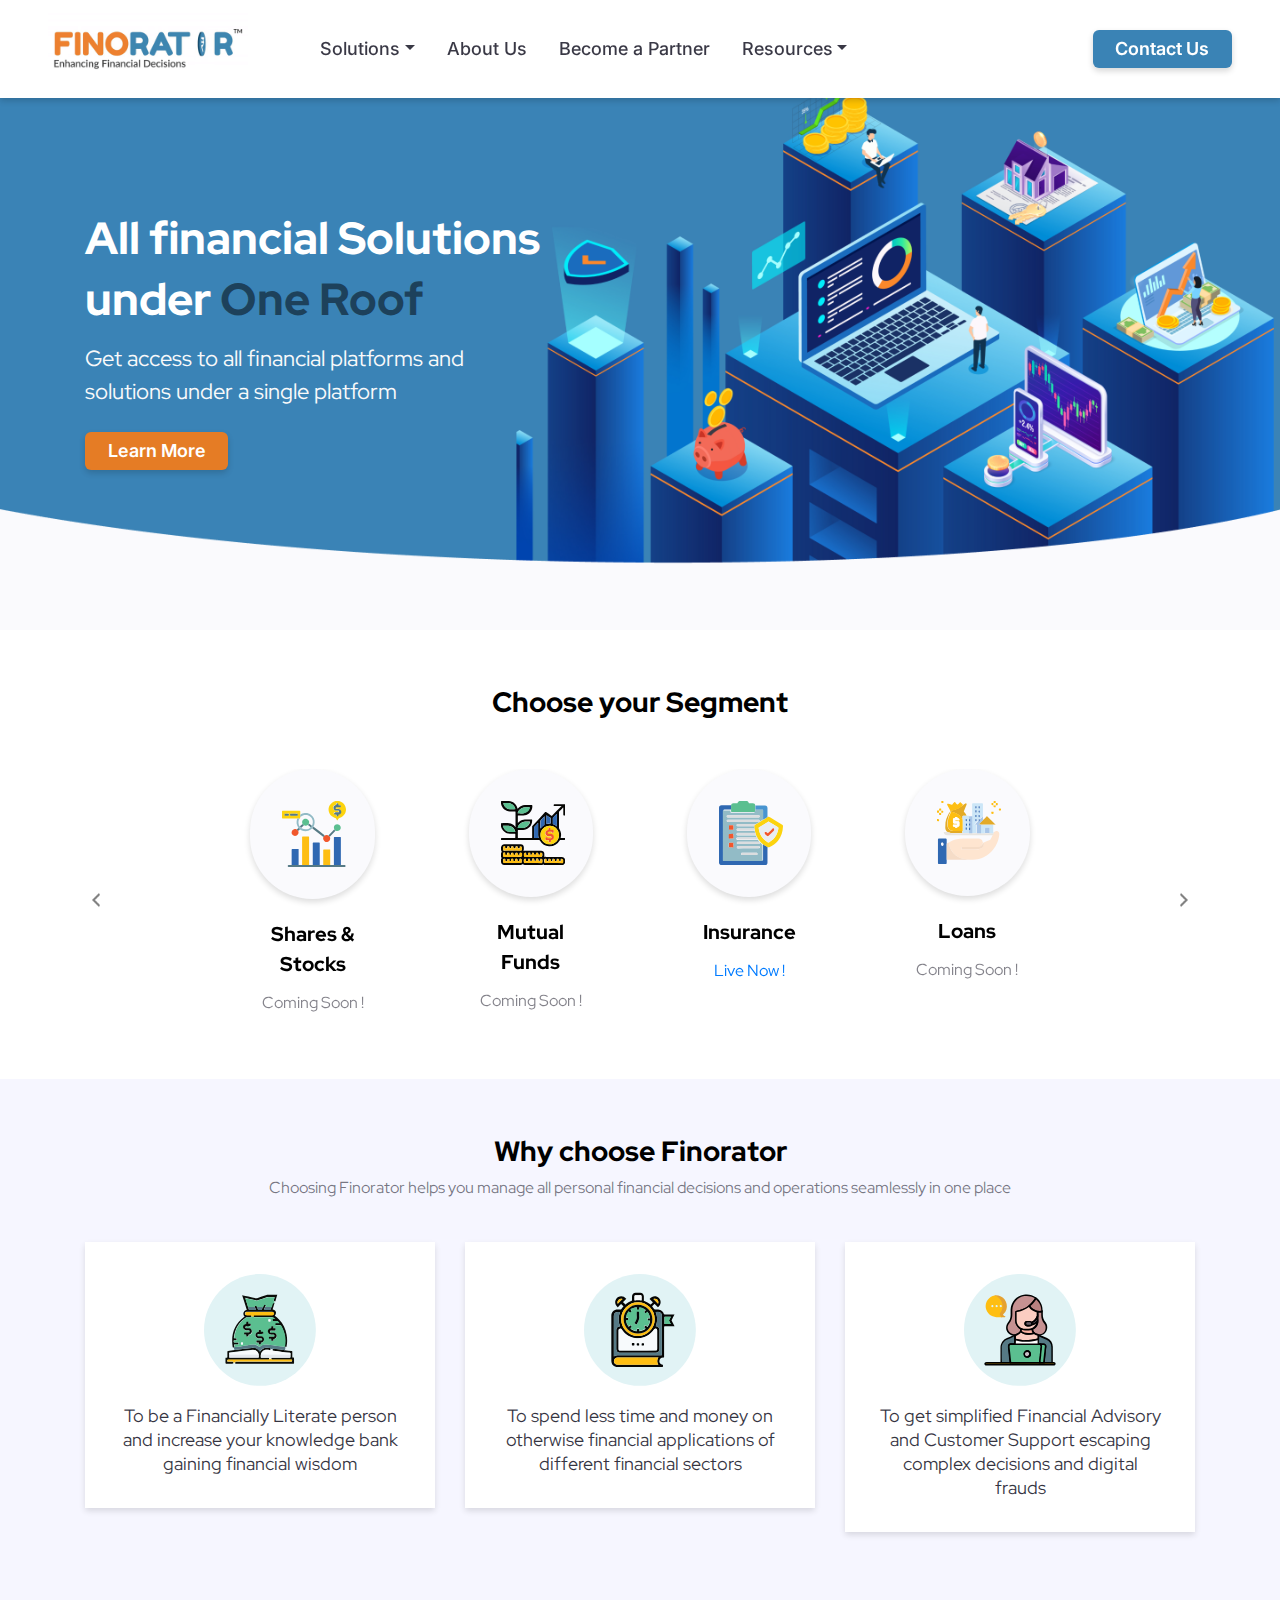
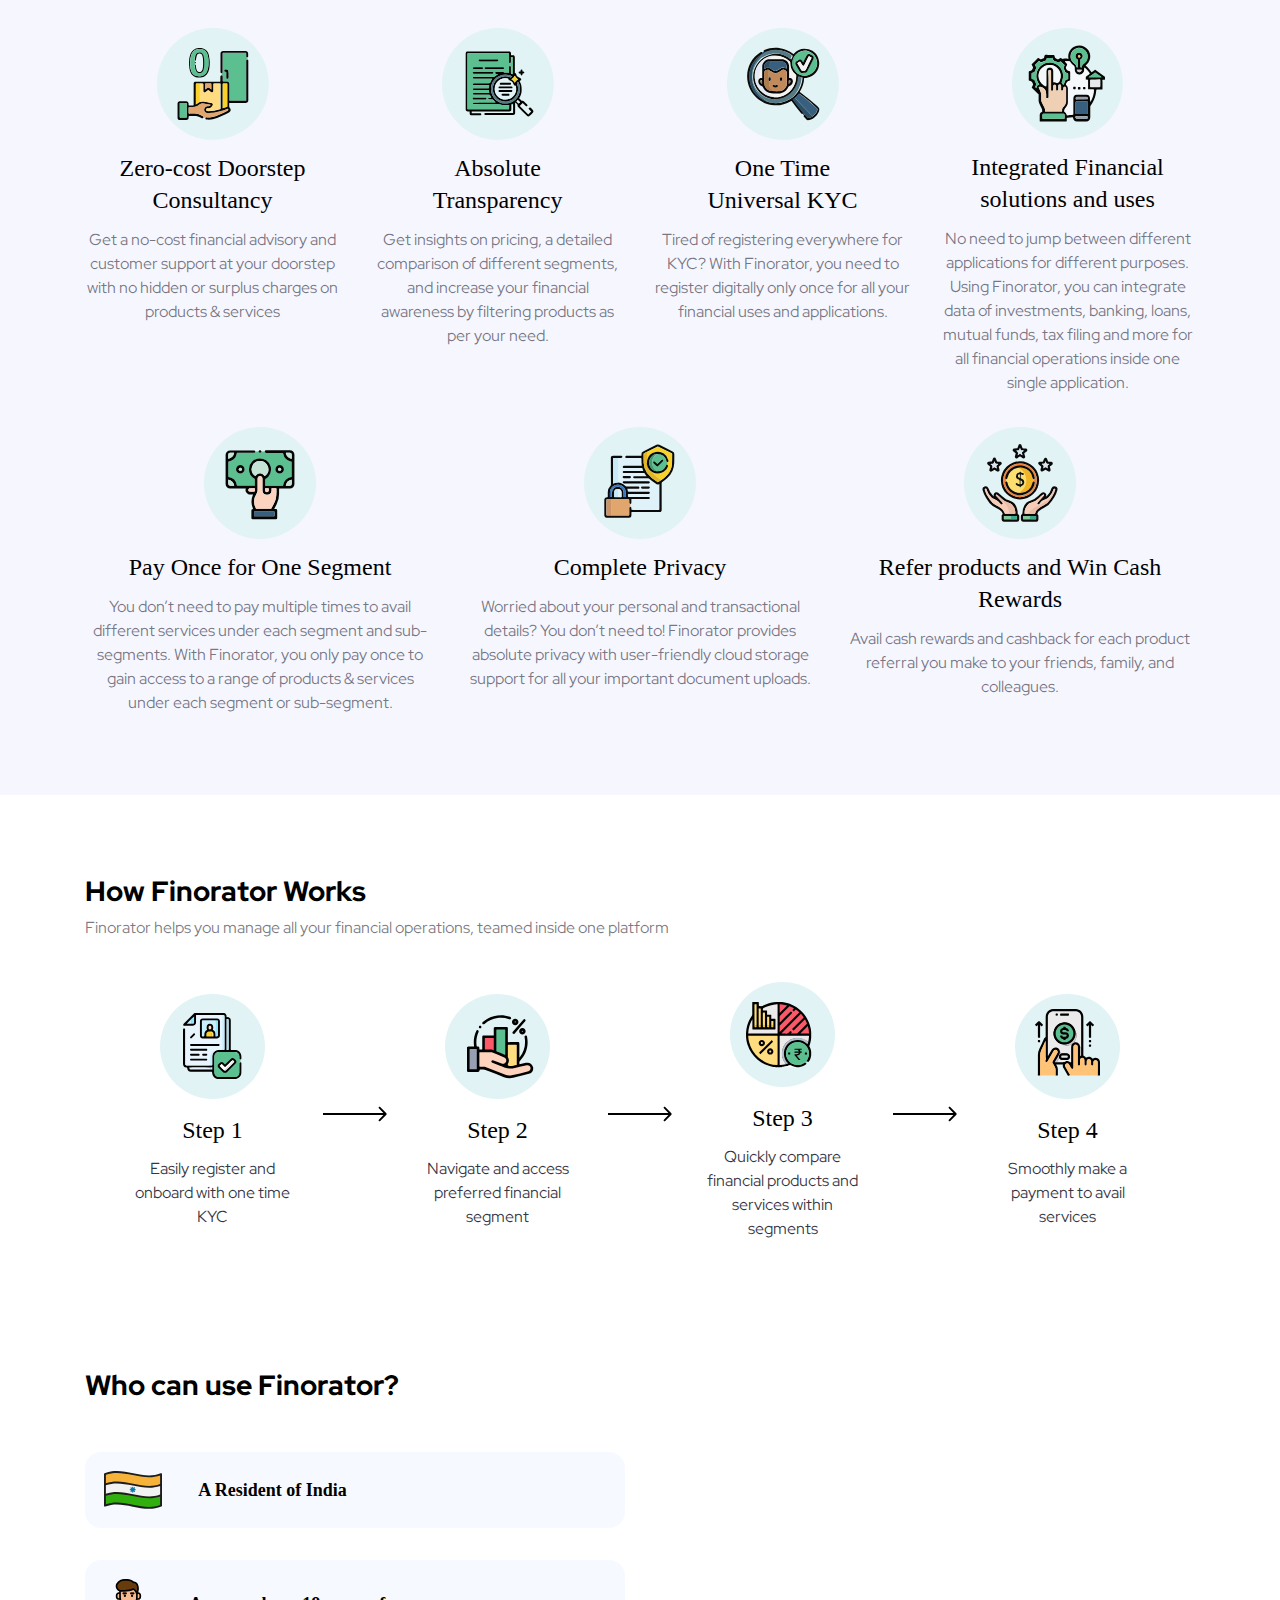
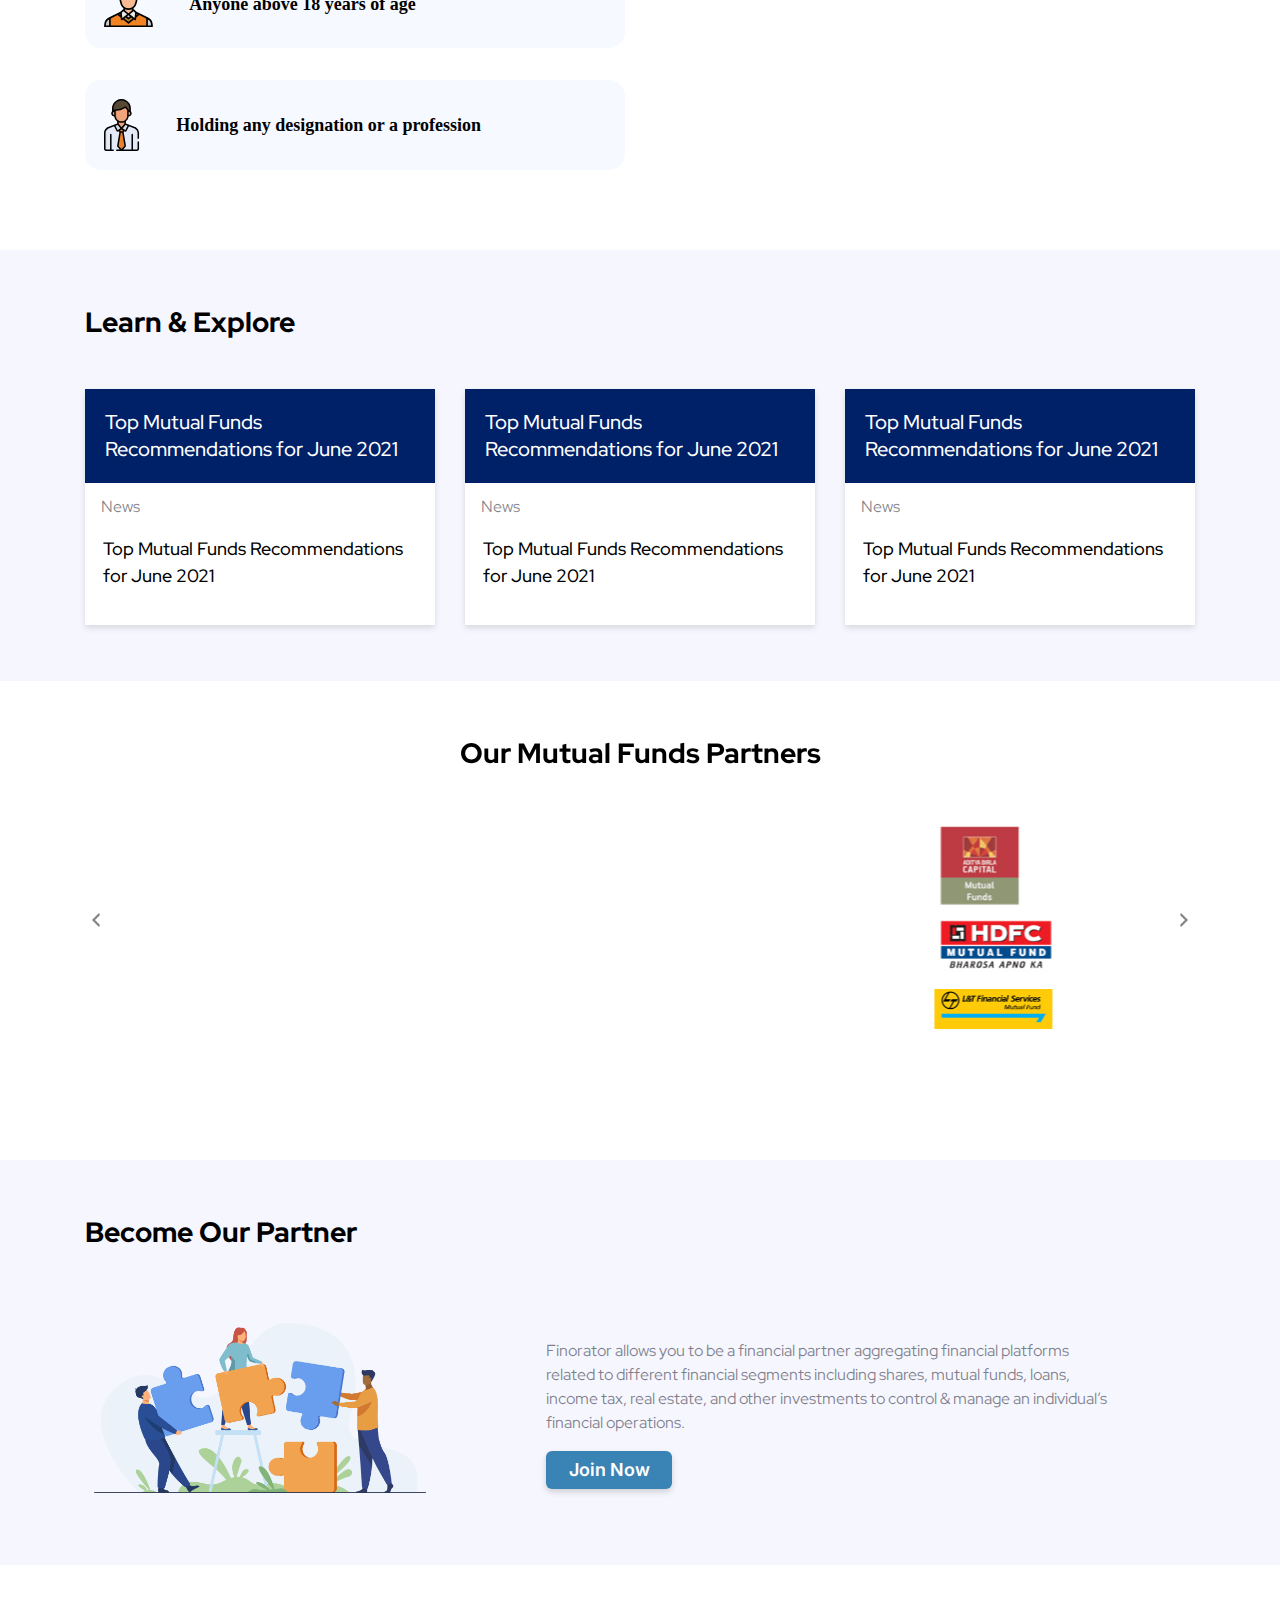
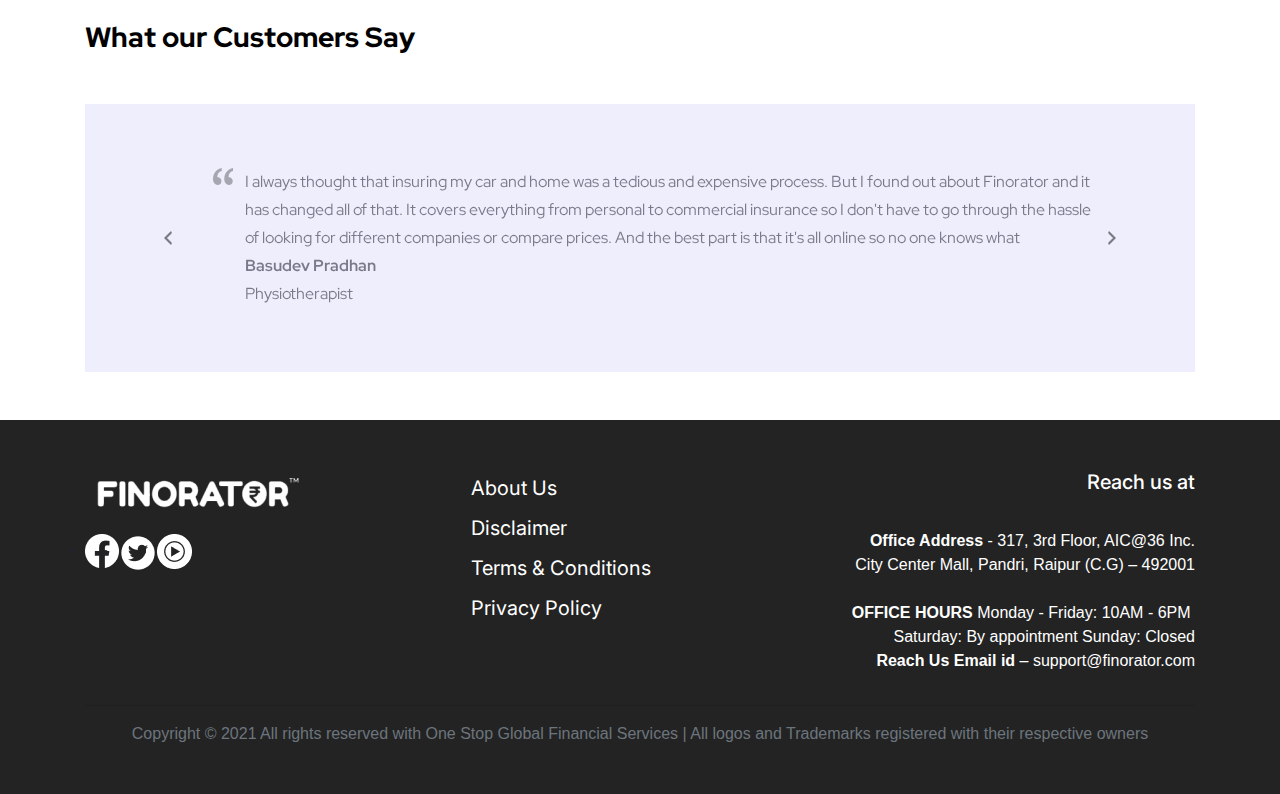
==== index.html @ 469cc18b "logos" ====
<!DOCTYPE html>
<html lang="en">
    <head>
        <meta charset="utf-8">
        <meta http-equiv="X-UA-Compatible" content="IE=edge">
        <meta name="viewport" content="width=device-width, initial-scale=1, shrink-to-fit=no">
        <meta name="description" content="">
        <meta name="author" content="">
        <title>Finorator</title>
        <!-- Bootstrap core CSS -->
        <link href="bootstrap/css/bootstrap.css" rel="stylesheet">
        <!-- Custom styles for this template -->
        <link href="main.css" rel="stylesheet" type="text/css">
        <link href="starter-template.css" rel="stylesheet" type="text/css">
        <link rel="preconnect" href="https://fonts.googleapis.com">
        <link rel="preconnect" href="https://fonts.gstatic.com" crossorigin>
        <link href="https://fonts.googleapis.com/css2?family=Inter:wght@300;400;500;600;700&display=swap" rel="stylesheet">
        <link href="https://fonts.googleapis.com/css2?family=Inter:wght@300;400;500;600;700&family=Red+Hat+Display:wght@300;400;500;600;700&display=swap" rel="stylesheet">
    </head>
    <body>
        <nav class="navbar navbar-expand-md fixed-top pl-5 pr-5">
            <a href="index.html" class="navbar-brand"><img src="assets/fino2.gif"></a>
            <button class="navbar-toggler" type="button" data-toggle="collapse" data-target="#navbarsExampleDefault" aria-controls="navbarsExampleDefault" aria-expanded="false" aria-label="Toggle navigation" style="background-color: #3a83b5;">
                <span class="navbar-toggler-icon"></span>
            </button>
            <div class="collapse navbar-collapse" id="navbarsExampleDefault">
                <ul class="navbar-nav mr-auto ml-5">
                    <li class="nav-item dropdown">
                        <a class="nav-link dropdown-toggle" href="#" id="dropdown01" data-toggle="dropdown" aria-haspopup="true" aria-expanded="false">Solutions</a>
                        <div class="dropdown-menu" aria-labelledby="dropdown01">
                            <a class="dropdown-item test">Product List<span class="caret"></span></a>
                            <ul class="dropdown-menu dropdown-submenu">
                                <li>
                                    <a tabindex="-1" href="#segment" class="dropdown-item">Shares & Stocks</a>
                                </li>
                                <li>
                                    <a tabindex="-1" href="#segment" class="dropdown-item">Mutual Fund</a>
                                </li>
                                <li>
                                    <a tabindex="-1" href="#segment" class="dropdown-item">Insurance</a>
                                </li>
                                <li>
                                    <a tabindex="-1" href="#segment" class="dropdown-item">Loans</a>
                                </li>
                                <li>
                                    <a tabindex="-1" href="#segment" class="dropdown-item">Income Tax</a>
                                </li>
                                <li>
                                    <a tabindex="-1" href="#segment" class="dropdown-item">Real Estate</a>
                                </li>
                            </ul>                             
                            <a class="dropdown-item test" href="#">Other Services <span class="caret"></span></a>
                            <ul class="dropdown-menu dropdown-submenu" style="top: 36px;">
                                <li>
                                    <a tabindex="-1" href="contact-us.html" class="dropdown-item">WEALTH PLANNING</a>
                                </li>
                                <li>
                                    <a tabindex="-1" href="contact-us.html" class="dropdown-item">INVESTMENT PLANNING</a>
                                </li>
                                <li>
                                    <a tabindex="-1" href="contact-us.html" class="dropdown-item">INTERMEDIARY SERVICES</a>
                                </li>
                                <li>
                                    <a tabindex="-1" href="contact-us.html" class="dropdown-item">TAX PLANNING & CONSULTANCY</a>
                                </li>
                                <li>
                                    <a tabindex="-1" href="contact-us.html" class="dropdown-item">ACCOUNTING</a>
                                </li>
                                <li>
                                    <a tabindex="-1" href="contact-us.html" class="dropdown-item">DIGITAL SIGNATURE</a>
                                </li>
                            </ul>
                        </div>
                    </li>
                    <li class="nav-item dropdown">
                        <a class="nav-link" href="about-us.html" id="dropdown01" aria-haspopup="true" aria-expanded="false">About Us</a>
                    </li>
                    <li class="nav-item dropdown">
                        <a class="nav-link" href="partner.html" id="dropdown01" aria-haspopup="true" aria-expanded="false">Become a Partner</a>
                    </li>
                    <li class="nav-item dropdown">
                        <a class="nav-link dropdown-toggle" href="#" id="dropdown01" data-toggle="dropdown" aria-haspopup="true" aria-expanded="false">Resources</a>
                        <div class="dropdown-menu" aria-labelledby="dropdown01">
                            <a class="dropdown-item" href="#">FAQs</a>
                            <a class="dropdown-item" href="#">Blogs</a>
                            <a class="dropdown-item" href="#">Our tie Up Partners</a>
                        </div>
                    </li>
                </ul>
                <form class="form-inline my-2 my-lg-0">
                    <a class="theme-btn btn my-2 my-sm-0" href="contact-us.html">Contact Us</a>
                </form>
            </div>
        </nav>
        <div class="hero">
            <div class="container">
                <div class="row" style="align-items: center;">
                    <div class="col-lg-7 col-md-6 col-xl-6">
                        <div>
                            <h1 class="theme-h1 text-white">All financial Solutions
under <span class="text-black-50">One Roof</span></h1>
                            <p class="theme-p mb-4 text-light">Get access to all financial platforms and solutions under a single platform</p>
                            <button class="theme-btn btn my-2 my-sm-0 theme-bg2">Learn More</button>
                        </div>
                    </div>
                </div>
            </div>
        </div>
        <div class="segments section-body" id="segment">
            <div class="theme-head text-center">Choose your Segment</div>
            <div>
                <div id="carouselExampleControls" class="carousel slide" data-ride="carousel" data-interval="false">
                    <div class="carousel-inner">
                        <div class="carousel-item active">
                            <div class="row car-row">
                                <div class="col-lg-2 col-12 col-sm-6 col-xl-2">
                                    <div class="segment-card">
                                        <div class="card-holder">
                                            <img src="assets/stocks.svg">
                                        </div>
                                        <div class="card-title">Shares & Stocks
                                            <p class="theme-p">
    Coming Soon ! </p>
                                        </div>
                                    </div>
                                </div>
                                <div class="col-lg-2 col-12 col-sm-6 col-xl-2">
                                    <div class="segment-card">
                                        <div class="card-holder">
                                            <img src="assets/mutual-fund.svg">
                                        </div>
                                        <div class="card-title">Mutual Funds</div>
                                        <p class="theme-p">
    Coming Soon ! </p>
                                    </div>
                                </div>
                                <div class="col-lg-2 col-12 col-sm-6 col-xl-2">
                                    <a href="https://www.gibl.in/?source=1000051793"><div class="segment-card">
                                            <div class="card-holder">
                                                <img src="assets/insurance.svg">
                                            </div>
                                            <div class="card-title">Insurance</div>
                                            <p class="theme-p theme-color"><a href="https://www.gibl.in/?source=1000051793">Live Now !</a></p>
                                        </div></a>
                                </div>
                                <div class="col-xl-2 col-lg-2 col-12 col-sm-6">
                                    <div class="segment-card">
                                        <div class="card-holder">
                                            <img src="assets/Loans.svg">
                                        </div>
                                        <div class="card-title">Loans</div>
                                        <p class="theme-p">
    Coming Soon ! </p>
                                    </div>
                                </div>
                            </div>
                        </div>
                        <div class="carousel-item">
                            <div class="row car-row">
                                <div class="col-xl-2 col-lg-2 col-12 col-sm-6">
                                    <div class="segment-card">
                                        <div class="card-holder">
                                            <img src="assets/income-tax.svg">
                                        </div>
                                        <div class="card-title">Income tax</div>
                                        <p class="theme-p">
    Coming Soon ! </p>
                                    </div>
                                </div>
                                <div class="col-xl-2 col-lg-2 col-12 col-sm-6">
                                    <div class="segment-card">
                                        <div class="card-holder">
                                            <img src="assets/real-estate.svg">
                                        </div>
                                        <div class="card-title">Real Estate</div>
                                        <p class="theme-p">
    Coming Soon ! </p>
                                    </div>
                                </div>
                                <div class="col-xl-2"></div>
                            </div>
                        </div>
                    </div>
                    <a class="carousel-control-prev" href="#carouselExampleControls" role="button" data-slide="prev"> <span class="carousel-control-prev-icon" aria-hidden="true" style="background-image: url('assets/dashicons_arrow-left-alt2.png');"></span> <span class="sr-only">Previous</span> </a>
                    <a class="carousel-control-next" href="#carouselExampleControls" role="button" data-slide="next"> <span class="carousel-control-next-icon" aria-hidden="true" style="background-image: url('assets/dashicons_arrow-left-alt1.png');"></span> <span class="sr-only">Next</span> </a>
                </div>
            </div>
        </div>
        <div class="section-body features">
            <div class="container">
                <div class="theme-head text-center">
                    Why choose Finorator

                    <div class="description">Choosing Finorator helps you manage all personal financial decisions and operations seamlessly in one place
</div>                     
                </div>
                <div class="row mb-5">
                    <div class="col-xl-4 col-lg-4 col-sm-6">
                        <div class="feature-bigcard">
                            <img src="assets/main-feature1.svg">
                            <div class="description">To be a Financially Literate person and increase your knowledge bank gaining financial wisdom</div>
                        </div>
                    </div>
                    <div class="col-xl-4 col-lg-4 col-sm-6">
                        <div class="feature-bigcard">
                            <img src="assets/main-feature2.svg">
                            <div class="description">To spend less time and money on otherwise financial applications of different financial sectors</div>
                        </div>
                    </div>
                    <div class="col-xl-4 col-lg-4 col-sm-12">
                        <div class="feature-bigcard">
                            <img src="assets/main-feature3.svg">
                            <div class="description">To get simplified Financial Advisory and Customer Support escaping complex decisions and digital frauds</div>
                        </div>
                    </div>
                </div>
                <div class="row mt-5 pt-5">
                    <div class="col-xl-3 col-lg-3 col-sm-6">
                        <div class="text-center feature-smallcard">
                            <img src="assets/side-feature1.svg">
                            <div class="title">Zero-cost Doorstep Consultancy</div>
                            <div class="description">Get a no-cost financial advisory and customer support at your doorstep with no hidden or surplus charges on products & services
</div>
                        </div>
                    </div>
                    <div class="col-xl-3 col-lg-3 col-sm-6">
                        <div class="text-center feature-smallcard">
                            <img src="assets/side-feature2.svg">
                            <div class="title">Absolute 
                                <br>Transparency
                            </div>
                            <div class="description">Get insights on pricing, a detailed comparison of different segments, and increase your financial awareness by filtering products as per your need.
</div>
                        </div>
                    </div>
                    <div class="col-xl-3 col-lg-3 col-sm-6">
                        <div class="text-center feature-smallcard">
                            <img src="assets/side-feature3.svg">
                            <div class="title">One Time
                                <br> Universal KYC
                            </div>
                            <div class="description">Tired of registering everywhere for KYC? With Finorator, you need to register digitally only once for all your financial uses and applications.
</div>
                        </div>
                    </div>
                    <div class="col-xl-3 col-lg-3 col-sm-6">
                        <div class="text-center feature-smallcard">
                            <img src="assets/side-feature4.svg">
                            <div class="title">Integrated Financial solutions and uses</div>
                            <div class="description">No need to jump between different applications for different purposes. Using Finorator, you can integrate data of investments, banking, loans, mutual funds, tax filing and more for all financial operations inside one single application.</div>
                        </div>
                    </div>
                    <div class="col-xl-4 col-lg-4 col-sm-6"> 
                        <div class="text-center feature-smallcard">
                            <img src="assets/feature-5.svg">
                            <div class="title">Pay Once for One Segment</div>
                            <div class="description">You don’t need to pay multiple times to avail different services under each segment and sub-segments. With Finorator, you only pay once to gain access to a range of products & services under each segment or sub-segment.</div>
                        </div>
                    </div>
                    <div class="col-xl-4 col-lg-4 col-sm-6">
                        <div class="text-center feature-smallcard">
                            <img src="assets/feature-6.svg">
                            <div class="title">Complete Privacy</div>
                            <div class="description">Worried about your personal and transactional details? You don’t need
                                to! Finorator provides absolute privacy with user-friendly cloud storage support for all your important document uploads.
</div>
                        </div>
                    </div>
                    <div class="col-xl-4 col-lg-4 col-sm-12">
                        <div class="text-center feature-smallcard">
                            <img src="assets/feature-7.svg">
                            <div class="title">Refer products and Win Cash Rewards</div>
                            <div class="description">Avail cash rewards and cashback for each product referral you make to your friends, family, and colleagues.
</div>
                        </div>
                    </div>
                </div>
            </div>
        </div>
        <div class="section-body steps">
            <div class="container">
                <div class="theme-head">How Finorator Works
                    <div class="description text-left">Finorator helps you manage all your financial operations, teamed inside one platform
</div>
                </div>
                <div class="row" style="align-items: center; justify-content: center;">
                    <div class="col-xl-2 col-lg-2 col-12 col-sm-6">
                        <div class="step-card">
                            <img src="assets/step1.svg">
                            <div class="title">Step 1</div>
                            <div class="description">Easily register and onboard with one time KYC</div>
                        </div>
                    </div>
                    <div class="col-xl-1 col-lg-1 arr">
                        <img src="assets/Arrow%201.svg">
                    </div>
                    <div class="col-xl-2 col-lg-2 col-12 col-sm-6">
                        <div class="step-card">
                            <img src="assets/step2.svg">
                            <div class="title">Step 2</div>
                            <div class="description">Navigate and access preferred financial segment</div>
                        </div>
                    </div>
                    <div class="col-xl-1 col-lg-1 arr">
                        <img src="assets/Arrow%201.svg">
                    </div>
                    <div class="col-xl-2 col-lg-2 col-12 col-sm-6">
                        <div class="step-card">
                            <img src="assets/step3.svg">
                            <div class="title">Step 3</div>
                            <div class="description">Quickly compare financial products and services within segments</div>
                        </div>
                    </div>
                    <div class="col-xl-1 col-lg-1 arr">
                        <img src="assets/Arrow%201.svg">
                    </div>
                    <div class="col-xl-2 col-lg-2 col-12 col-sm-6">
                        <div class="step-card">
                            <img src="assets/step4.svg">
                            <div class="title">Step 4</div>
                            <div class="description">Smoothly make a payment to avail services
</div>
                        </div>
                    </div>
                </div>
            </div>
        </div>
        <div class="section-body">
            <div class="container">
                <div class="theme-head">Who can use Finorator?</div>
                <div class="row">
                    <div class="col-lg-6 col-md-12 col-xl-6">
                        <ul class="list-group eligible-list">
                            <li class="list-group-item">
                                <img src="assets/eligible-1.svg">
                                <p>A Resident of India</p>
                            </li>
                            <li class="list-group-item">
                                <img src="assets/eligible-2.svg">
                                <p>Anyone above 18 years of age&nbsp;</p>
                            </li>
                            <li class="list-group-item">
                                <img src="assets/eligible-3.svg">
                                <p>Holding any designation or a profession</p>
                            </li>
                        </ul>
                    </div>
                </div>
            </div>
        </div>
        <div class="section-body blogs">
            <div class="container">
                <div class="theme-head">Learn & Explore</div>
                <div class="row">
                    <div class="col-xl-4 col-lg-4 col-12">
                        <div class="blog-card">
                            <div class="theme-bg">
                                <h3>
Top Mutual Funds Recommendations for June 2021</h3>
                            </div>
                            <div>
                                <p class="theme-p ml-3">News</p>
                                <h4>
Top Mutual Funds Recommendations for June 2021</h4>
                            </div>
                        </div>
                    </div>
                    <div class="col-xl-4 col-lg-4 col-12">
                        <div class="blog-card">
                            <div class="theme-bg">
                                <h3>
Top Mutual Funds Recommendations for June 2021</h3>
                            </div>
                            <div>
                                <p class="theme-p ml-3">News</p>
                                <h4>
Top Mutual Funds Recommendations for June 2021</h4>
                            </div>
                        </div>
                    </div>
                    <div class="col-xl-4 col-lg-4 col-12">
                        <div class="blog-card">
                            <div class="theme-bg">
                                <h3>
Top Mutual Funds Recommendations for June 2021</h3>
                            </div>
                            <div>
                                <p class="theme-p ml-3">News</p>
                                <h4>
Top Mutual Funds Recommendations for June 2021</h4>
                            </div>
                        </div>
                    </div>
                </div>
            </div>
        </div>
        <div class="section-body">
            <div id="carouselExampleControls2" class="carousel slide" data-ride="carousel" data-interval="false">
                <div class="carousel-inner">
                    <div class="carousel-item active">
                        <div class="container">
                            <div class="theme-head text-center">Our Mutual Funds Partners</div>
                            <div class="segment-main">
                                <marquee width="80%" direction="left" scrollamount="12">
                                    <div class="row" style="justify-content: center; align-items: center;">
                                        <div class="col-xl-2 col-lg-2">
                                            <div>
                                                <img src="assets/Companies%20Logo%20PNG/Mutual%20Fund/ABSL.png">
                                            </div>
                                        </div>
                                        <div class="col-xl-2 col-lg-2">
                                            <div>
                                                <img src="assets/Companies%20Logo%20PNG/Mutual%20Fund/Birla.png">
                                            </div>
                                        </div>
                                        <div class="col-xl-2 col-lg-2">
                                            <div>
                                                <img src="assets/Companies%20Logo%20PNG/Mutual%20Fund/BNP%20PARIBAS.png">
                                            </div>
                                        </div>
                                        <div class="col-xl-2 col-lg-2">
                                            <div>
                                                <img src="assets/Companies%20Logo%20PNG/Mutual%20Fund/Canara%20Robeco.png">
                                            </div>
                                        </div>
                                        <div class="col-xl-2 col-lg-2">
                                            <div>
                                                <img src="assets/Companies%20Logo%20PNG/Mutual%20Fund/DSP.png">
                                            </div>
                                        </div>
                                        <div class="col-xl-2 col-lg-2">
                                            <div>
                                                <img src="assets/Companies%20Logo%20PNG/Mutual%20Fund/Edelweiss.png">
                                            </div>
                                        </div>
                                        <div class="col-xl-2 col-lg-2">
                                            <div>
                                                <img src="assets/Companies%20Logo%20PNG/Mutual%20Fund/HDFC.png">
                                            </div>
                                        </div>
                                        <div class="col-xl-2 col-lg-2">
                                            <div>
                                                <img src="assets/Companies%20Logo%20PNG/Mutual%20Fund/ICICI.png">
                                            </div>
                                        </div>
                                        <div class="col-xl-2 col-lg-2">
                                            <div>
                                                <img src="assets/Companies%20Logo%20PNG/Mutual%20Fund/IDFC.png">
                                            </div>
                                        </div>
                                        <div class="col-xl-2 col-lg-2">
                                            <div>
                                                <img src="assets/Companies%20Logo%20PNG/Mutual%20Fund/IIFL.png">
                                            </div>
                                        </div>
                                        <div class="col-xl-2 col-lg-2">
                                            <div>
                                                <img src="assets/Companies%20Logo%20PNG/Mutual%20Fund/Invesco.png">
                                            </div>
                                        </div>
                                        <div class="col-xl-2 col-lg-2">
                                            <div>
                                                <img src="assets/Companies%20Logo%20PNG/Mutual%20Fund/Kotak.png">
                                            </div>
                                        </div>
                                        <div class="col-xl-2 col-lg-2">
                                            <div>
                                                <img src="assets/Companies%20Logo%20PNG/Mutual%20Fund/L&T.png">
                                            </div>
                                        </div>
                                        <div class="col-xl-2 col-lg-2">
                                            <div>
                                                <img src="assets/Companies%20Logo%20PNG/Mutual%20Fund/Mirae.png">
                                            </div>
                                        </div>
                                        <div class="col-xl-2 col-lg-2">
                                            <div>
                                                <img src="assets/Companies%20Logo%20PNG/Mutual%20Fund/Motilal.png">
                                            </div>
                                        </div>
                                        <div class="col-xl-2 col-lg-2">
                                            <div>
                                                <img src="assets/Companies%20Logo%20PNG/Mutual%20Fund/Nippon.png">
                                            </div>
                                        </div>
                                        <div class="col-xl-2 col-lg-2">
                                            <div>
                                                <img src="assets/Companies%20Logo%20PNG/Mutual%20Fund/PPFAS.png">
                                            </div>
                                        </div>
                                        <div class="col-xl-2 col-lg-2">
                                            <div>
                                                <img src="assets/Companies%20Logo%20PNG/Mutual%20Fund/SBi.png">
                                            </div>
                                        </div>
                                        <div class="col-xl-2 col-lg-2">
                                            <div>
                                                <img src="assets/Companies%20Logo%20PNG/Mutual%20Fund/TATA.png">
                                            </div>
                                        </div>
                                        <div class="col-xl-2 col-lg-2">
                                            <div>
                                                <img src="assets/Companies%20Logo%20PNG/Mutual%20Fund/UTI.png">
                                            </div>
                                        </div>
                                    </div>
                                </marquee>
                            </div>
                        </div>
                    </div>
                    <div class="carousel-item">
                        <div class="container">
                            <div class="theme-head text-center">Our Loan Partners</div>
                            <div class="segment-main">
                                <marquee width="80%" direction="left" scrollamount="12">
                                    <div class="row" style="justify-content: center; align-items: center;">
                                        <div class="col-xl-2 col-lg-2">
                                            <div>
                                                <img src="assets/Companies%20Logo%20PNG/Loan/ABSL.png">
                                            </div>
                                        </div>
                                        <div class="col-xl-2 col-lg-2">
                                            <div>
                                                <img src="assets/Companies%20Logo%20PNG/Loan/AXIS%20Bank.jpg">
                                            </div>
                                        </div>
                                        <div class="col-xl-2 col-lg-2">
                                            <div>
                                                <img src="assets/Companies%20Logo%20PNG/Loan/BOB.png">
                                            </div>
                                        </div>
                                        <div class="col-xl-2 col-lg-2">
                                            <div>
                                                <img src="assets/Companies%20Logo%20PNG/Loan/Chola.png">
                                            </div>
                                        </div>
                                        <div class="col-xl-2 col-lg-2">
                                            <div>
                                                <img src="assets/Companies%20Logo%20PNG/Loan/DCB%20BAnk.jpg">
                                            </div>
                                        </div>
                                        <div class="col-xl-2 col-lg-2">
                                            <div>
                                                <img src="assets/Companies%20Logo%20PNG/Loan/Deutsche%20Bank.jpg">
                                            </div>
                                        </div>
                                        <div class="col-xl-2 col-lg-2">
                                            <div>
                                                <img src="assets/Companies%20Logo%20PNG/Loan/Equitas%20Fin..png">
                                            </div>
                                        </div>
                                        <div class="col-xl-2 col-lg-2">
                                            <div>
                                                <img src="assets/Companies%20Logo%20PNG/Loan/Fedral%20Bank.jpg">
                                            </div>
                                        </div>
                                        <div class="col-xl-2 col-lg-2">
                                            <div>
                                                <img src="assets/Companies%20Logo%20PNG/Loan/Fullerton.png">
                                            </div>
                                        </div>
                                        <div class="col-xl-2 col-lg-2">
                                            <div>
                                                <img src="assets/Companies%20Logo%20PNG/Loan/HDFC%20Bank3.jpg">
                                            </div>
                                        </div>
                                        <div class="col-xl-2 col-lg-2">
                                            <div>
                                                <img src="assets/Companies%20Logo%20PNG/Loan/ICICI%20Bank.jpg">
                                            </div>
                                        </div>
                                        <div class="col-xl-2 col-lg-2">
                                            <div>
                                                <img src="assets/Companies%20Logo%20PNG/Loan/IDBI%20Bank.png">
                                            </div>
                                        </div>
                                        <div class="col-xl-2 col-lg-2">
                                            <div>
                                                <img src="assets/Companies%20Logo%20PNG/Loan/IDFC%20First%20Bank.jpg">
                                            </div>
                                        </div>
                                        <div class="col-xl-2 col-lg-2">
                                            <div>
                                                <img src="assets/Companies%20Logo%20PNG/Loan/Kotak%20Mahindra%20Bank.jpg">
                                            </div>
                                        </div>
                                        <div class="col-xl-2 col-lg-2">
                                            <div>
                                                <img src="assets/Companies%20Logo%20PNG/Loan/Lending%20kart.png">
                                            </div>
                                        </div>
                                        <div class="col-xl-2 col-lg-2">
                                            <div>
                                                <img src="assets/Companies%20Logo%20PNG/Loan/MAGMA%20Fin..jpg">
                                            </div>
                                        </div>
                                        <div class="col-xl-2 col-lg-2">
                                            <div>
                                                <img src="assets/Companies%20Logo%20PNG/Loan/PNB%20Housing.jpg">
                                            </div>
                                        </div>
                                        <div class="col-xl-2 col-lg-2">
                                            <div>
                                                <img src="assets/Companies%20Logo%20PNG/Loan/RBL%20Bank.jpg">
                                            </div>
                                        </div>
                                        <div class="col-xl-2 col-lg-2">
                                            <div>
                                                <img src="assets/Companies%20Logo%20PNG/Loan/SBI%20bank.jpg">
                                            </div>
                                        </div>
                                        <div class="col-xl-2 col-lg-2">
                                            <div>
                                                <img src="assets/Companies%20Logo%20PNG/Loan/TATA%20Capital.png">
                                            </div>
                                        </div>
                                        <div class="col-xl-2 col-lg-2">
                                            <div>
                                                <img src="assets/Companies%20Logo%20PNG/Loan/Yes%20bank.jpg">
                                            </div>
                                        </div>
                                    </div>
                                </marquee>
                            </div>
                        </div>
                    </div>
                    <div class="carousel-item">
                        <div class="container">
                            <div class="theme-head text-center">Our Insurance Partners</div>
                            <div class="segment-main">
                                <marquee width="80%" direction="left" scrollamount="12">
                                    <div class="row" style="justify-content: center; align-items: center;">
                                        <div class="col-xl-2 col-lg-2">
                                            <div>
                                                <img src="assets/Companies%20Logo%20PNG/Insurance/Bajaj%20Allianz.png">
                                            </div>
                                        </div>
                                        <div class="col-xl-2 col-lg-2">
                                            <div>
                                                <img src="assets/Companies%20Logo%20PNG/Insurance/BHARTI%20AXA.jpg">
                                            </div>
                                        </div>
                                        <div class="col-xl-2 col-lg-2">
                                            <div>
                                                <img src="assets/Companies%20Logo%20PNG/Insurance/DIGIT.png">
                                            </div>
                                        </div>
                                        <div class="col-xl-2 col-lg-2">
                                            <div>
                                                <img src="assets/Companies%20Logo%20PNG/Insurance/Future%20Generali.png">
                                            </div>
                                        </div>
                                        <div class="col-xl-2 col-lg-2">
                                            <div>
                                                <img src="assets/Companies%20Logo%20PNG/Insurance/HDFC%20ERGO%20Insurance.png">
                                            </div>
                                        </div>
                                        <div class="col-xl-2 col-lg-2">
                                            <div>
                                                <img src="assets/Companies%20Logo%20PNG/Insurance/HDFC%20Life%20Insurance.png">
                                            </div>
                                        </div>
                                        <div class="col-xl-2 col-lg-2">
                                            <div>
                                                <img src="assets/Companies%20Logo%20PNG/Insurance/ICICI%20Lombard.jpg">
                                            </div>
                                        </div>
                                        <div class="col-xl-2 col-lg-2">
                                            <div>
                                                <img src="assets/Companies%20Logo%20PNG/Insurance/MAX%20BHUPA%20Insurance.jpg">
                                            </div>
                                        </div>
                                        <div class="col-xl-2 col-lg-2">
                                            <div>
                                                <img src="assets/Companies%20Logo%20PNG/Insurance/National%20Insurance.png">
                                            </div>
                                        </div>
                                        <div class="col-xl-2 col-lg-2">
                                            <div>
                                                <img src="assets/Companies%20Logo%20PNG/Insurance/New%20India%20Assurance.png">
                                            </div>
                                        </div>
                                        <div class="col-xl-2 col-lg-2">
                                            <div>
                                                <img src="assets/Companies%20Logo%20PNG/Insurance/Oriental%20Insurance.png">
                                            </div>
                                        </div>
                                        <div class="col-xl-2 col-lg-2">
                                            <div>
                                                <img src="assets/Companies%20Logo%20PNG/Insurance/Reliance%20General%20Insurance.png">
                                            </div>
                                        </div>
                                        <div class="col-xl-2 col-lg-2">
                                            <div>
                                                <img src="assets/Companies%20Logo%20PNG/Insurance/SBI%20General%20Insurance.jpg">
                                            </div>
                                        </div>
                                        <div class="col-xl-2 col-lg-2">
                                            <div>
                                                <img src="assets/Companies%20Logo%20PNG/Insurance/Star%20Health%20Insurance.png">
                                            </div>
                                        </div>
                                        <div class="col-xl-2 col-lg-2">
                                            <div>
                                                <img src="assets/Companies%20Logo%20PNG/Insurance/United%20India.jpg">
                                            </div>
                                        </div>
                                        <div class="col-xl-2 col-lg-2">
                                            <div>
                                                <img src="assets/Companies%20Logo%20PNG/Insurance/Universal%20Sompo.jpg">
                                            </div>
                                        </div>
                                    </div>
                                </marquee>
                            </div>
                        </div>
                    </div>
                </div>
                <a class="carousel-control-prev" href="#carouselExampleControls2" role="button" data-slide="prev"> <span class="carousel-control-prev-icon" aria-hidden="true" style="background-image: url('assets/dashicons_arrow-left-alt2.png');"></span> <span class="sr-only">Previous</span> </a>
                <a class="carousel-control-next" href="#carouselExampleControls2" role="button" data-slide="next"> <span class="carousel-control-next-icon" aria-hidden="true" style="background-image: url('assets/dashicons_arrow-left-alt1.png');"></span> <span class="sr-only">Next</span> </a>
            </div>
        </div>
        <div class="section-body partner">
            <div class="container">
                <div class="theme-head">Become Our Partner</div>
                <div class="row" style="align-items: center;">
                    <div class="p-4 col-xl-4 col-lg-4 col-12">
                        <img src="assets/partner.png">
                    </div>
                    <div class="pl-5 pr-5 ml-5 col-xl-7 col-lg-7 col-10">
                        <p class="theme-p">Finorator allows you to be a financial partner aggregating financial platforms related to different financial segments including shares, mutual funds, loans, income tax, real estate, and other investments to control & manage an individual’s financial operations.</p>
                        <a class="theme-btn btn my-2 my-sm-0" href="partner.html">Join Now</a>
                    </div>
                </div>
            </div>
        </div>
        <div class="section-body">
            <div class="container">
                <div class="theme-head">What our Customers Say</div>
                <div>
                    <div id="carouselExampleControls3" class="carousel slide" data-ride="carousel" data-interval="false">
                        <div class="carousel-inner">
                            <div class="carousel-item active">
                                <div class="testimony-card">
                                    <div class="testimony-body">
                                        <img src="assets/testimony-icon.svg"/>
                                        <div class="cont">I always thought that insuring my car and home was a tedious and expensive process. But I found out about Finorator and it has changed all of that. It covers everything from personal to commercial insurance so I don't have to go through the hassle of looking for different companies or compare prices. And the best part is that it's all online so no one knows what
                                            <br>
                                            <b>Basudev Pradhan</b>
                                            <br>
                                            Physiotherapist
                                        </div>
                                    </div>
                                </div>
                            </div>
                            <div class="carousel-item">
                                <div class="testimony-card">
                                    <div class="testimony-body">
                                        <img src="assets/testimony-icon.svg"/>
                                        <div class="cont">I love the convenience of Finorator. It's so easy to compare, select, and purchase an insurance plan. I find myself checking it every day. I'm so grateful for this online platform!
                                            <br>
                                            <b>Vipin Patel</b>
                                            <br>
                                            Businessman
                                        </div>
                                    </div>
                                </div>
                            </div>
                            <div class="carousel-item">
                                <div class="testimony-card">
                                    <div class="testimony-body">
                                        <img src="assets/testimony-icon.svg"/>
                                        <div class="cont">Finorator is a simple and effective solution to the time-consuming task of getting insurance. It's very easy to use and I was able to find a policy for my new Audi A8 with just a few clicks. The app gave me all the options, from basic insurance for low-cost coverage to comprehensive insurance with high premiums. I found it extremely easy to narrow
                                            <br>
                                            <b>B. Shreyash</b>
                                            <br>
                                            Entrepreneur
                                        </div>
                                    </div>
                                </div>
                            </div>
                            <div class="carousel-item">
                                <div class="testimony-card">
                                    <div class="testimony-body">
                                        <img src="assets/testimony-icon.svg"/>
                                        <div class="cont">I can't believe how affordable Finorator is. I was looking for a cheaper insurance policy and found out that they offer a whole range of plans that can fit any budget. This has been one of the most useful and best products I've ever used.
                                            <br>
                                            <b>Venkat Vyas</b>
                                            <br>
                                            Designer
                                        </div>
                                    </div>
                                </div>
                            </div>
                            <div class="carousel-item">
                                <div class="testimony-card">
                                    <div class="testimony-body">
                                        <img src="assets/testimony-icon.svg"/>
                                        <div class="cont">Finorator is a great online insurance company. They have a very user-friendly interface and they offer their clients really competitive prices. I am so glad I switched to them, the only thing I regret is not doing it sooner
                                            <br>
                                            <b>Navin Shukla</b>
                                            <br>
                                            Student
                                        </div>
                                    </div>
                                </div>
                            </div>
                            <div class="carousel-item">
                                <div class="testimony-card">
                                    <div class="testimony-body">
                                        <img src="assets/testimony-icon.svg"/>
                                        <div class="cont">I am about to purchase my first car and I was really looking forward to getting coverage. I did not know much about insurance in general, let alone online insurance. Thankfully, Finorator came in when I needed it the most. The app made all the process hassle-free and helped me understand the basics of insurance policies. It's good that there is an app like
                                            <br>
                                            <b>Abhishek Ram</b>
                                            <br>
                                            Chartered Accountant
                                        </div>
                                    </div>
                                </div>
                            </div>
                            <div class="carousel-item">
                                <div class="testimony-card">
                                    <div class="testimony-body">
                                        <img src="assets/testimony-icon.svg"/>
                                        <div class="cont">I've been using Finorator for a while now and I love it. It's so much cheaper than the other policies I found in the market. I also love how simple it is to use. The best thing about Finorator is that I can get a quote in just a few minutes, instead of having to spend hours on paperwork and waiting for approval
                                            <br>
                                            <b>Akhilesh Kumar</b>
                                            <br>
                                            Data Analyst
                                        </div>
                                    </div>
                                </div>
                            </div>
                            <div class="carousel-item">
                                <div class="testimony-card">
                                    <div class="testimony-body">
                                        <img src="assets/testimony-icon.svg"/>
                                        <div class="cont">I never leave reviews but I was so pleased with my experience. I buy things online all the time and have been too lazy to get insurance. My purchase was stolen in transit and these guys were able to refund me. It was really quick, easy, and hassle-free. I am so happy!
                                            <br>
                                            <b>pooja Agrawal</b>
                                            <br>
                                            MBBS Doctor
                                        </div>
                                    </div>
                                </div>
                            </div>
                            <div class="carousel-item">
                                <div class="testimony-card">
                                    <div class="testimony-body">
                                        <img src="assets/testimony-icon.svg"/>
                                        <div class="cont">I had purchased an online  insurance policy from finorator that covers online purchases in case of any damage to the product during shipping. I've never had to make a claim, but I know that it's great for peace of mind.
                                            <br>
                                            <b>Rishi Sharma</b>
                                            <br>
                                            Business Owner
                                        </div>
                                    </div>
                                </div>
                            </div>
                        </div>
                        <a class="carousel-control-prev" href="#carouselExampleControls3" role="button" data-slide="prev"> <span class="carousel-control-prev-icon" aria-hidden="true" style="background-image: url('assets/dashicons_arrow-left-alt2.png');"></span> <span class="sr-only">Previous</span> </a>
                        <a class="carousel-control-next" href="#carouselExampleControls3" role="button" data-slide="next"> <span class="carousel-control-next-icon" aria-hidden="true" style="background-image: url('assets/dashicons_arrow-left-alt1.png');"></span> <span class="sr-only">Next</span> </a>
                    </div>
                </div>
            </div>
        </div>
        <div class="section-body footer">
            <div class="container">
                <div class="row">
                    <div class="col-xl-3 col-lg-3 col-12">
                        <img src="assets/logo-white.png" class="mb-4">
                        <ul class="sm-icons">
                            <li>
                                <img src="assets/fb.png">
                            </li>
                            <li>
                                <img src="assets/twitter.png">
                            </li>
                            <li>
                                <img src="assets/yt.png">
                            </li>
                        </ul>
                    </div>
                    <div class="col-xl-4 offset-xl-1 col-lg-4">
                        <ul class="list-group footer-nav"> 
                            <li class="list-group-item">
                                <a href="about-us.html">About Us</a>
                            </li>                             
                            <li class="list-group-item">
                                <a href="disclaimer.html">Disclaimer</a>
                            </li>                             
                            <li class="list-group-item">
                                <a href="terms-and-condition.html">Terms &amp; Conditions</a>
                            </li>                             
                            <li class="list-group-item">
                                <a href="privacy-policy.html">Privacy Policy</a>
                            </li>                             
                        </ul>
                    </div>
                    <div class="col-xl-4 col-lg-5 col-9">
                        <div class="title">Reach us at</div>
                        <p class="text-right text-white"><b>Office Address</b> -  317, 3rd Floor, AIC@36 Inc.
City Center Mall, Pandri, Raipur (C.G) – 492001<br><br><b>OFFICE HOURS</b>
Monday - Friday: 10AM - 6PM Saturday: By appointment Sunday: Closed<b>
Reach Us Email id</b> – support@finorator.com</p>
                    </div>
                </div>
                <hr>
                <div class="row text-muted text-center" style="justify-content: center;">
                    Copyright © 2021 All rights reserved with One Stop Global Financial Services | All logos and Trademarks registered with their respective owners
</div>
            </div>
        </div>
        <!-- /.container -->
        <!-- Bootstrap core JavaScript
    ================================================== -->
        <!-- Placed at the end of the document so the pages load faster -->
        <script src="assets/js/jquery.min.js"></script>
        <script src="assets/js/popper.js"></script>
        <script src="bootstrap/js/bootstrap.min.js"></script>
        <script>
$(document).ready(function(){
  $('a.test').on("click", function(e){
    $(this).next('ul').toggle();
    e.stopPropagation();
    e.preventDefault();
  });
});
</script>
    </body>
</html>
---- main.css ----
body {
    padding-top: 5rem;
}

.starter-template {
    padding: 3rem 1.5rem;
    text-align: center;
}

.navbar-brand img {
    max-width: 10em;
}

.navbar .nav-item .nav-link {
    font-family: Inter;
    font-style: normal;
    font-weight: 500;
    font-size: 18px;
    line-height: 24px;
    color: rgba(7, 6, 22, 0.8);
}

.navbar .nav-item {
    margin-right: 1em;
}

.theme-btn {
    /* Rectangle 1 */
    background: #3A83B5;
    box-shadow: 0px 3px 6px rgba(0, 0, 0, 0.16);
    border-radius: 6px;

    /* color: #fff */
    padding-left: 1.2em;
    padding-right: 1.2em;

    /* Contact Us */
    font-family: Inter;
    font-style: normal;
    font-weight: 600;
    font-size: 18px;
    line-height: 24px;
    color: #FFFFFF;
}

.theme-btn:hover {
    color: #fff;
}

.navbar {
    box-shadow: 0px 3px 6px rgba(0, 0, 0, 0.16);
    background-color: #fff;
}

.hero {
    background: #FAFAFD;
    padding-top: 8em;
    padding-bottom: 10em;
    background-image: url('assets/Group%20510.png');
    background-repeat: no-repeat;
    background-position: center center;
    background-size: cover;
}

.hero img {
    max-width: 100%;
}

.theme-h1 {
    /* All financial Solutions under One Roof */
    font-family: Red Hat Display;
    font-style: normal;
    font-weight: 800;
    font-size: 45px;
    line-height: 61px;
    color: #000000;
}

.theme-color {
    color: #3A83B5 !important;
}

.theme-p {
    font-family: Red Hat Display;
    font-style: normal;
    font-weight: normal;
    font-size: 16px;
    color: rgba(7, 6, 22, 0.5);
    margin-top: 12px;
}

.theme-bg2 {
    background: #E57C25;
}

.segments {
}

.theme-head {
    /* Choose your Segment */
    font-family: Red Hat Display;
    font-style: normal;
    font-weight: 800;
    font-size: 28px;
    line-height: 49px;
    color: #000000;
    padding-top: 0em;
    padding-bottom: 1.5em;
}

.segment-card {
    padding-right: 2em;
    padding-left: 2em;
    text-align: center;
}

.card-holder {
    /* Ellipse 2 */
    background: #FAFAFD;
    box-shadow: 0px 3px 6px rgba(0, 0, 0, 0.14);
    border-radius: 170px;
    padding: 2em;
}

.card-holder img {
    max-width: 90px;
}

.card-title {
    /* Shares & Stocks */
    font-family: Red Hat Display;
    font-style: normal;
    font-weight: 800;
    font-size: 20px;
    text-align: center;
    color: #000000;
    margin-top: 1em;
}

.hero .theme-p {
    font-size: 22px;
    padding-right: 4em;
}

.segement-row {
    flex-direction: row;
    align-items: center;
    display: run-in;
    text-align: center;
    width: 135%;
}

.segment-main {
    overflow: scroll;
    max-width: 100%;
    text-align: center;
}

.section-body {
    padding-top: 3em;
    padding-bottom: 3em;
}

.features {
    background: #F6F6FF;
}

.feature-bigcard {
    background: #FFFFFF;
    box-shadow: 0px 3px 6px rgba(0, 0, 0, 0.12);
    padding: 2em;
    text-align: center;
}

.description {
    font-family: Red Hat Display;
    font-style: normal;
    font-weight: normal;
    font-size: 16px;
    line-height: 24px;
    text-align: center;
    color: rgba(7, 6, 22, 0.54);
}

.feature-bigcard .description {
    font-family: Red Hat Display;
    font-style: normal;
    font-weight: normal;
    font-size: 18px;
    line-height: 24px;
    text-align: center;
    color: rgba(7, 6, 22, 0.81);
    padding-top: 1em;
}

.title {
}

.feature-smallcard .title {
    font-family: Avenir;
    font-style: normal;
    font-weight: normal;
    font-size: 24px;
    line-height: 32px;
    text-align: center;
    color: #000000;
    padding-top: 12px;
    padding-bottom: 12px;
}

.steps {
}

.step-card {
    text-align: center;
}

.step-card .title {
    /* Step 1 */
    font-family: Avenir;
    font-style: normal;
    font-weight: normal;
    font-size: 24px;
    line-height: 38px;
    text-align: center;
    color: #000000;
    padding-bottom: 8px;
}

.step-card img {
    max-width: 100px;
    padding-bottom: 12px;
}

.step-card .description {
    font-family: Red Hat Display;
    font-style: normal;
    font-weight: normal;
    font-size: 16px;
    line-height: 24px;
    text-align: center;
    color: rgba(7, 6, 22, 0.81);
}

.steps img {
    max-width: 100%;
}

.blogs {
    background-color: #F6F6FF;
}

.blog-card {
    background: #FFFFFF;
    box-shadow: 0px 3px 6px rgba(0, 0, 0, 0.12);
}

.theme-bg {
    background-color: #002068;
}

.blog-card h3 {
    color: #fff;
    font-family: Red Hat Display;
    font-style: normal;
    font-weight: 500;
    font-size: 20px;
    line-height: 27px;
    padding: 1em;
}

.blog-card h4 {
    font-family: Red Hat Display;
    font-style: normal;
    font-weight: 500;
    font-size: 18px;
    line-height: 27px;
    color: #000000;
    padding-left: 1em;
    padding-right: 1em;
    padding-bottom: 2em;
}

.segment-card img {
    max-width: 4em;
}

.partner {
    background: #F6F6FF;
}

.partner img {
    max-width: 100%;
}

.footer {
    background-color: #232323;
}

.sm-icons {
    display: flex;
    flex-direction: row;
    padding-left: 0;
    margin-right: 70px;
}

.sm-icons li {
}

.footer-nav {
}

.footer-nav li {
    background: transparent;
    border: 0 solid;
    font-family: Inter;
    font-style: normal;
    font-weight: normal;
    font-size: 20px;
    line-height: 29px;

    /* identical to box height */
    color: #FFFFFF;
    padding: 6px;
}

.footer .title {
    font-family: Inter;
    font-style: normal;
    font-weight: 500;
    font-size: 20px;
    line-height: 29px;

    /* identical to box height */
    text-align: right;
    color: #FFFFFF;
    padding-bottom: 32px;
}

.feature-smallcard {
    margin-bottom: 2em;
}

.sub-hero {
    padding-top: 5em;
    padding-bottom: 5em;
    background-color: #3A83B5;
}

.sub-hero .theme-h1 {
    text-align: center;
    color: #fff;
}

.about-u {
    background-image: url('assets/business-strategy-success-target-goals.jpg');
    background-repeat: no-repeat;
    background-position: center center;
    background-size: cover;
    margin-bottom: 6em;
}

.about-u .row {
}

.vision-card {
    background: #FFFFFF;
    box-shadow: 0px 3px 6px rgba(0, 0, 0, 0.12);
    padding: 2em;
    text-align: center;
    margin-left: 2em;
    margin-right: 2em;
    margin-bottom: -6.5em;
}

.about-u .vision-card .theme-head {
    padding-bottom: 12px;
}

.team-card {
    background: #FFFFFF;
    box-shadow: 0px 0px 60px rgba(89, 84, 233, 0.1);
    text-align: center;
    margin-left: 1em;
    margin-right: 4em;
    margin-bottom: 2em;
    padding: 2em;
}

.team-card img {
    padding: 0em;
    max-width: 90%;
    margin-bottom: 1em;
}

.team-card h3 {
    font-family: Inter;
    font-style: normal;
    font-weight: 600;
    font-size: 22px;
    line-height: 34px;

    /* identical to box height */
    color: #000000;
}

.team-card p {
    font-family: Red Hat Display;
    font-style: normal;
    font-weight: normal;
    font-size: 16px;
    line-height: 28px;

    /* identical to box height, or 140% */
    text-align: center;
    color: rgba(7, 6, 22, 0.5);
}

.feature-smallcard img {
    max-width: 7em;
}

.partner-section {
    font-family: Red Hat Display;
    font-style: normal;
    font-weight: normal;
    font-size: 20px;
    line-height: 32px;
    color: rgba(7, 6, 22, 0.81);
}

.active {
    font-weight: 600 !important;
    color: #3A83B5 !important;
}

.steps {
    font-family: Avenir;
    font-style: normal;
    font-weight: 800;
    font-size: 24px;
    line-height: 48px;

    /* or 171% */
    color: #000000;
}

.steps-info {
    font-family: Avenir;
    font-style: normal;
    font-weight: normal;
    font-size: 18px;
    color: #000000;
}

.partner-form .form-group {
    display: flex;
    align-items: center;
}

.partner-form .form-group input,
textarea {
    max-width: 70%;
    background: #FFFFFF !important;
    border-radius: 8px !important;
    font-family: Avenir;
    font-style: normal;
    font-weight: 500 !important;
    font-size: 18px !important;
    color: rgba(0, 0, 0, 0.4) !important;
    border: 0px solid !important;
    padding-top: 8px;
    padding-bottom: 8px;
    min-height: 45px;
}

.partner-form .form-group label {
    padding-right: 2em;
    font-family: Avenir;
    font-style: normal;
    font-weight: 500;
    font-size: 18px;
    color: #000000;
    width: 50%;
    text-align: left;
}

.partner-form-section {
    background-color: #F6F6FF;
}

.form-group select {
    max-width: 70%;
    background: #FFFFFF !important;
    border-radius: 8px;
    font-family: Avenir;
    font-style: normal;
    font-weight: 500;
    font-size: 18px;
    color: rgba(0, 0, 0, 0.4);
    border: 0px solid;
    padding-top: 8px;
    padding-bottom: 8px;
    min-height: 45px;
    width: 100%;
    height: 45px;
}

.navbar-toggler-icon {
    background-image: url('assets/ic_baseline-menu.svg');
}

@media only screen and (max-width:767px) {
    .navbar-brand img {
        max-width: 8em;
    }

    .hero {
        padding-top: 2em;
        padding-bottom: 2em;
    }

    .theme-h1 {
        font-size: 28px;
        line-height: 46px;
    }

    .hero .theme-p {
        font-size: 18px;
    }

    .theme-head {
        font-size: 22px;
    }
}

@media only screen and (max-width:575px) {
    .segement-row {
        display: flex;
        overflow: hidden;
        width: 100%;
        justify-content: center;
    }
}

@media only screen and (max-width:767px) {
    .section-body {
        padding-top: 2em;
        padding-bottom: 2em;
    }
}

.arr {
}

@media only screen and (max-width:575px) {
    .arr {
        display: none;
    }

    .step-card {
        margin-bottom: 1em;
    }
}

@media only screen and (max-width:767px) {
    .segement-row {
        width: 100%;
    }

    .arr {
        display: none;
    }

    .step-card {
        margin-bottom: 1em;
    }
}

.partner-hero {
    background-repeat: no-repeat;
    background-size: cover;
    background-image: url('none');
}

.car-row {
    display: flex;
    justify-content: center;
}

.dropdown-submenu {
    position: relative;
    top: 0;
    left: 100%;
    margin-top: -1px;
}

.dropdown-submenu .dropdown-menu {
    top: 0;
    left: 100%;
    margin-top: -1px;
}

.caret::after {
    display: inline-block;
    margin-left: 0.255em;
    vertical-align: 0.255em;
    content: "";
    border-top: 0.3em solid;
    border-right: 0.3em solid transparent;
    border-bottom: 0;
    border-left: 0.3em solid transparent;
}

.eligible-list .list-group-item {
    padding: 1.2em;
    margin-bottom: 2em;
    background-color: #F6F9FF;
    border: 0 solid;
    border-radius: 16px;
    display: flex;
}

.eligible-list .list-group-item p {
    margin-left: 2em;
    font-family: Avenir;
    font-style: normal;
    font-weight: 600;
    font-size: 18px;
    line-height: 26px;
    color: #000000;
    margin-top: auto;
    margin-bottom: auto;
    display: block;
}

.testimony-card {
    background: rgba(89, 84, 233, 0.1);
    padding: 4em;
    min-height: 260px;
}

.testimony-body {
    margin-left: 4em;
}

.testimony-body img {
    max-width: 20px;
    float: left;
}

.cont {
}

.testimony-card .testimony-body .cont {
    font-family: Red Hat Display;
    font-style: normal;
    font-weight: normal;
    font-size: 16px;
    line-height: 28px;

    /* or 156% */
    color: rgba(7, 6, 22, 0.5);
    padding-left: 2em;
    padding-right: 2em;
}

.person {
}

.footer-nav li a {
    color: #fff;
}

.segment-main marquee .row div img {
    max-width: 120px;
    max-height: 90px;
}
---- starter-template.css ----
body {
    padding-top: 5rem;
}

.starter-template {
    padding: 3rem 1.5rem;
    text-align: center;
}

.navbar-brand img {
}

.navbar-brand img {
}
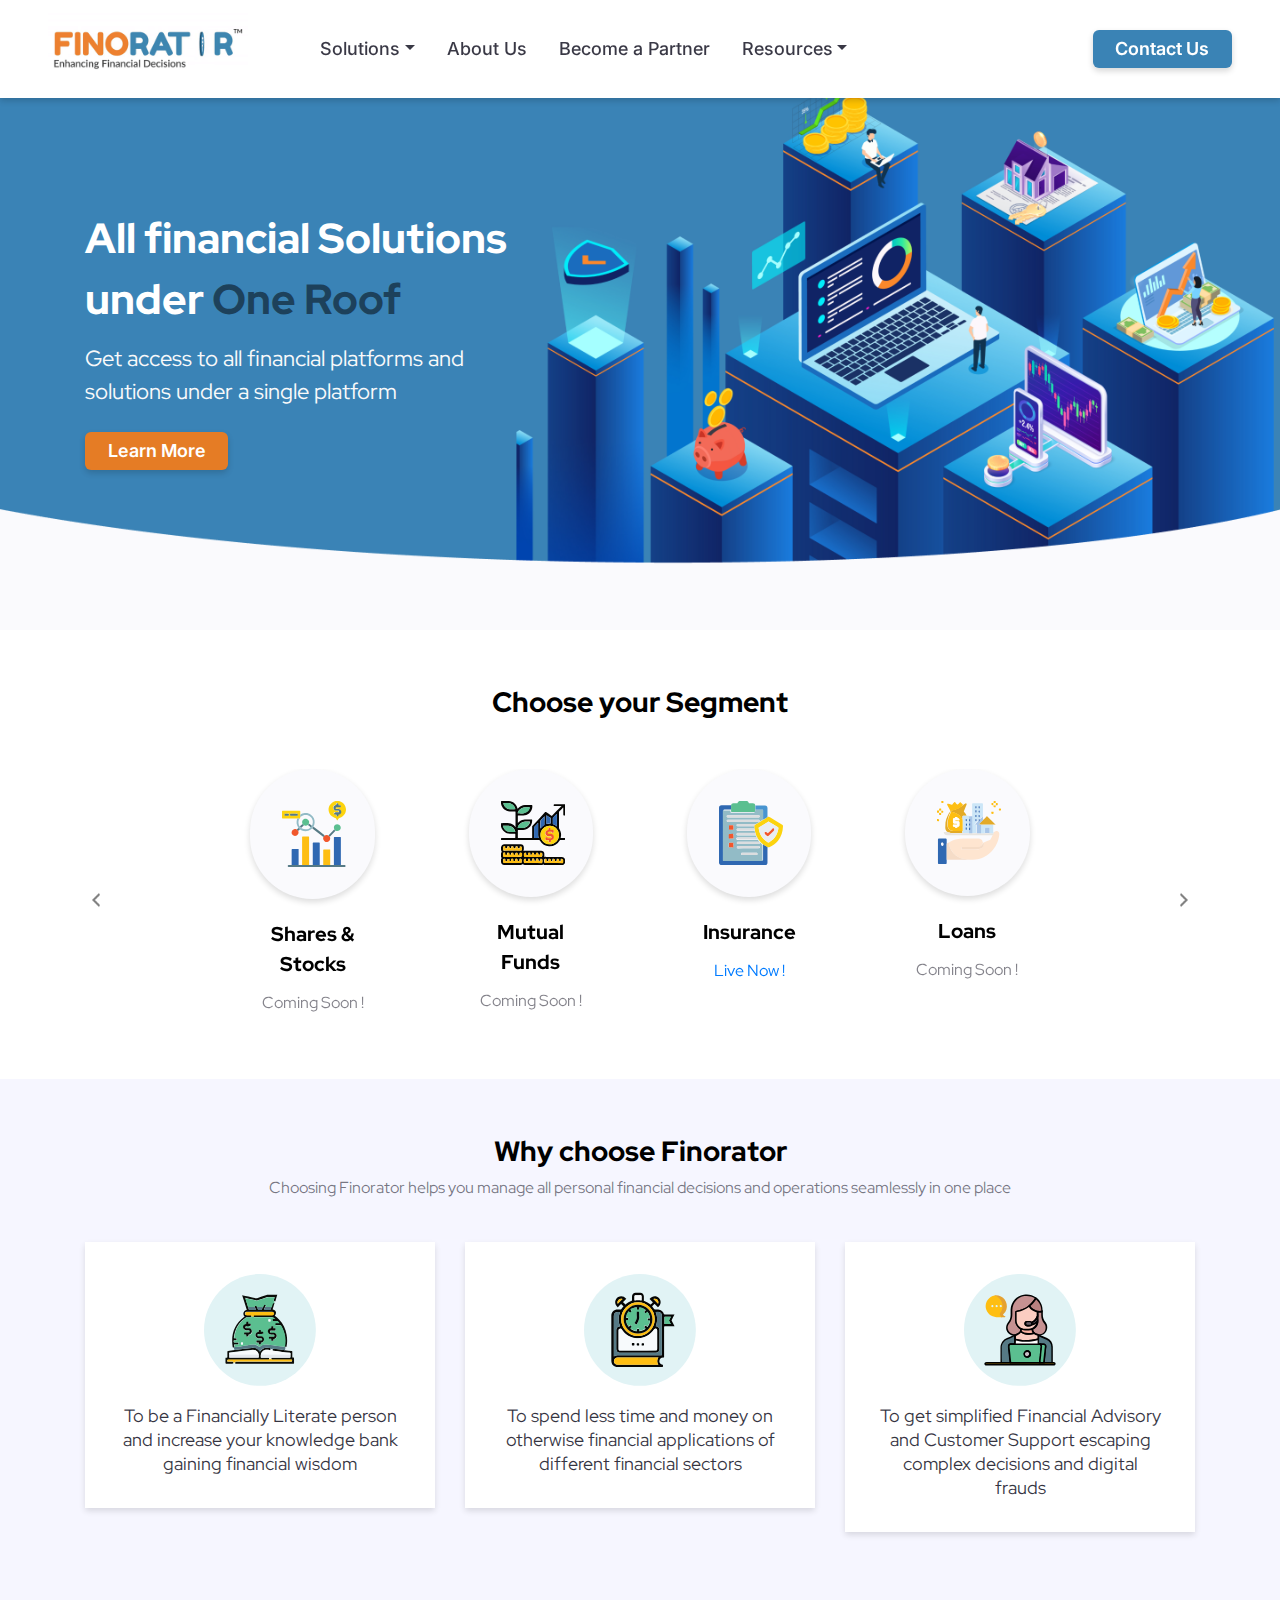
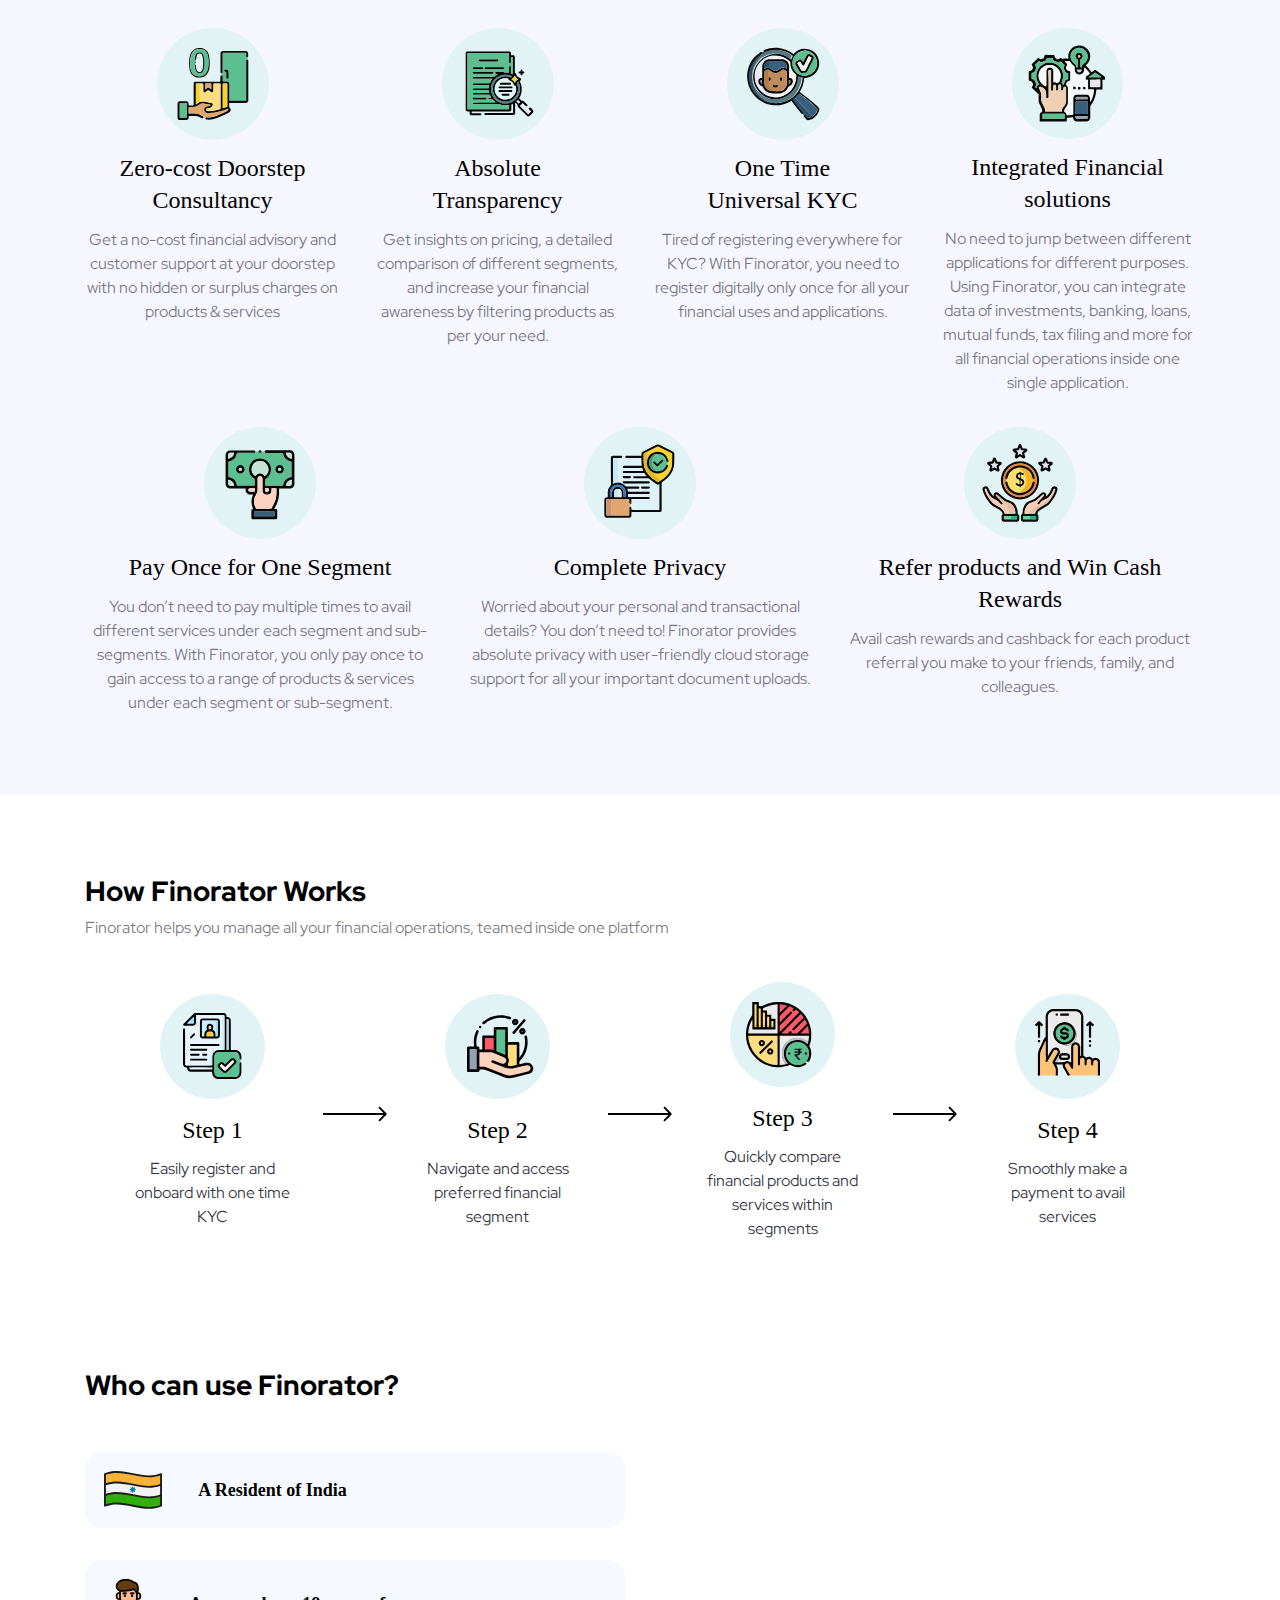
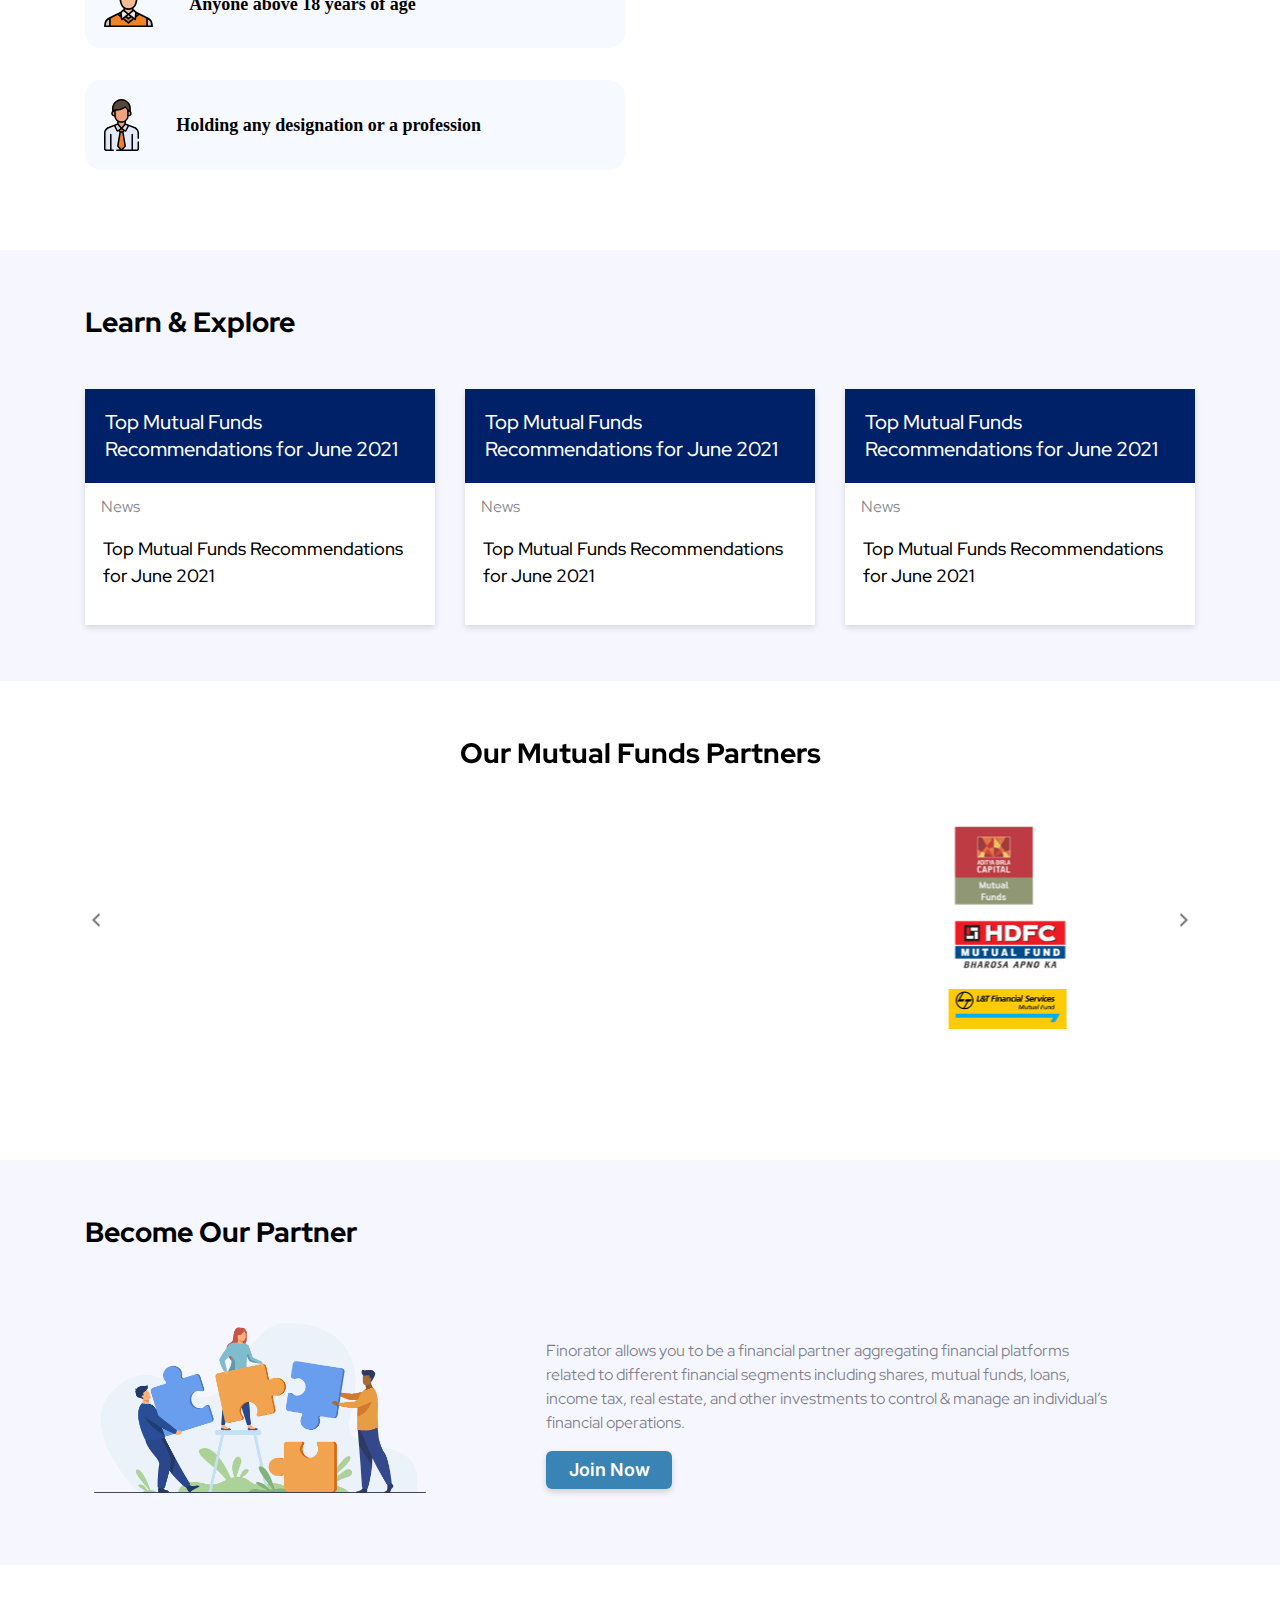
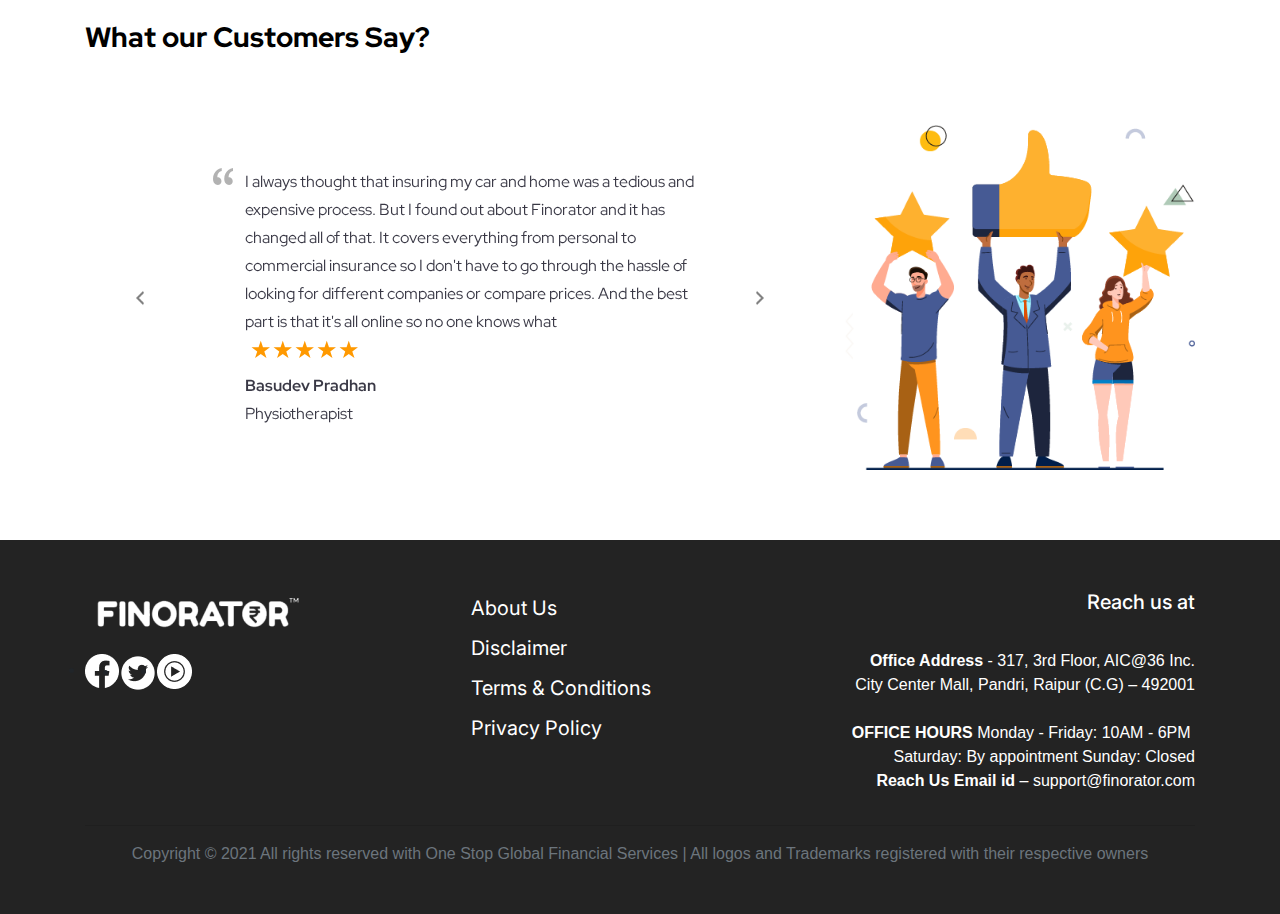
==== commit f6dcbd54: "chngs" ====
--- a/index.html
+++ b/index.html
@@ -190,7 +190,6 @@
             <div class="container">
                 <div class="theme-head text-center">
                     Why choose Finorator
-
                     <div class="description">Choosing Finorator helps you manage all personal financial decisions and operations seamlessly in one place
 </div>                     
                 </div>
@@ -246,7 +245,7 @@
                     <div class="col-xl-3 col-lg-3 col-sm-6">
                         <div class="text-center feature-smallcard">
                             <img src="assets/side-feature4.svg">
-                            <div class="title">Integrated Financial solutions and uses</div>
+                            <div class="title">Integrated Financial solutions</div>
                             <div class="description">No need to jump between different applications for different purposes. Using Finorator, you can integrate data of investments, banking, loans, mutual funds, tax filing and more for all financial operations inside one single application.</div>
                         </div>
                     </div>
@@ -402,7 +401,7 @@
                             <div class="theme-head text-center">Our Mutual Funds Partners</div>
                             <div class="segment-main">
                                 <marquee width="80%" direction="left" scrollamount="12">
-                                    <div class="row" style="justify-content: center; align-items: center;">
+                                    <div class="row" style="justify-content: center; align-items: center; display: flex;">
                                         <div class="col-xl-2 col-lg-2">
                                             <div>
                                                 <img src="assets/Companies%20Logo%20PNG/Mutual%20Fund/ABSL.png">
@@ -736,130 +735,190 @@
         </div>
         <div class="section-body">
             <div class="container">
-                <div class="theme-head">What our Customers Say</div>
-                <div>
-                    <div id="carouselExampleControls3" class="carousel slide" data-ride="carousel" data-interval="false">
-                        <div class="carousel-inner">
-                            <div class="carousel-item active">
-                                <div class="testimony-card">
-                                    <div class="testimony-body">
-                                        <img src="assets/testimony-icon.svg"/>
-                                        <div class="cont">I always thought that insuring my car and home was a tedious and expensive process. But I found out about Finorator and it has changed all of that. It covers everything from personal to commercial insurance so I don't have to go through the hassle of looking for different companies or compare prices. And the best part is that it's all online so no one knows what
-                                            <br>
-                                            <b>Basudev Pradhan</b>
-                                            <br>
-                                            Physiotherapist
-                                        </div>
-                                    </div>
-                                </div>
-                            </div>
-                            <div class="carousel-item">
-                                <div class="testimony-card">
-                                    <div class="testimony-body">
-                                        <img src="assets/testimony-icon.svg"/>
-                                        <div class="cont">I love the convenience of Finorator. It's so easy to compare, select, and purchase an insurance plan. I find myself checking it every day. I'm so grateful for this online platform!
-                                            <br>
-                                            <b>Vipin Patel</b>
-                                            <br>
-                                            Businessman
-                                        </div>
-                                    </div>
-                                </div>
-                            </div>
-                            <div class="carousel-item">
-                                <div class="testimony-card">
-                                    <div class="testimony-body">
-                                        <img src="assets/testimony-icon.svg"/>
-                                        <div class="cont">Finorator is a simple and effective solution to the time-consuming task of getting insurance. It's very easy to use and I was able to find a policy for my new Audi A8 with just a few clicks. The app gave me all the options, from basic insurance for low-cost coverage to comprehensive insurance with high premiums. I found it extremely easy to narrow
-                                            <br>
-                                            <b>B. Shreyash</b>
-                                            <br>
-                                            Entrepreneur
-                                        </div>
-                                    </div>
-                                </div>
-                            </div>
-                            <div class="carousel-item">
-                                <div class="testimony-card">
-                                    <div class="testimony-body">
-                                        <img src="assets/testimony-icon.svg"/>
-                                        <div class="cont">I can't believe how affordable Finorator is. I was looking for a cheaper insurance policy and found out that they offer a whole range of plans that can fit any budget. This has been one of the most useful and best products I've ever used.
-                                            <br>
-                                            <b>Venkat Vyas</b>
-                                            <br>
-                                            Designer
-                                        </div>
-                                    </div>
-                                </div>
-                            </div>
-                            <div class="carousel-item">
-                                <div class="testimony-card">
-                                    <div class="testimony-body">
-                                        <img src="assets/testimony-icon.svg"/>
-                                        <div class="cont">Finorator is a great online insurance company. They have a very user-friendly interface and they offer their clients really competitive prices. I am so glad I switched to them, the only thing I regret is not doing it sooner
-                                            <br>
-                                            <b>Navin Shukla</b>
-                                            <br>
-                                            Student
-                                        </div>
-                                    </div>
-                                </div>
-                            </div>
-                            <div class="carousel-item">
-                                <div class="testimony-card">
-                                    <div class="testimony-body">
-                                        <img src="assets/testimony-icon.svg"/>
-                                        <div class="cont">I am about to purchase my first car and I was really looking forward to getting coverage. I did not know much about insurance in general, let alone online insurance. Thankfully, Finorator came in when I needed it the most. The app made all the process hassle-free and helped me understand the basics of insurance policies. It's good that there is an app like
-                                            <br>
-                                            <b>Abhishek Ram</b>
-                                            <br>
-                                            Chartered Accountant
-                                        </div>
-                                    </div>
-                                </div>
-                            </div>
-                            <div class="carousel-item">
-                                <div class="testimony-card">
-                                    <div class="testimony-body">
-                                        <img src="assets/testimony-icon.svg"/>
-                                        <div class="cont">I've been using Finorator for a while now and I love it. It's so much cheaper than the other policies I found in the market. I also love how simple it is to use. The best thing about Finorator is that I can get a quote in just a few minutes, instead of having to spend hours on paperwork and waiting for approval
-                                            <br>
-                                            <b>Akhilesh Kumar</b>
-                                            <br>
-                                            Data Analyst
-                                        </div>
-                                    </div>
-                                </div>
-                            </div>
-                            <div class="carousel-item">
-                                <div class="testimony-card">
-                                    <div class="testimony-body">
-                                        <img src="assets/testimony-icon.svg"/>
-                                        <div class="cont">I never leave reviews but I was so pleased with my experience. I buy things online all the time and have been too lazy to get insurance. My purchase was stolen in transit and these guys were able to refund me. It was really quick, easy, and hassle-free. I am so happy!
-                                            <br>
-                                            <b>pooja Agrawal</b>
-                                            <br>
-                                            MBBS Doctor
-                                        </div>
-                                    </div>
-                                </div>
-                            </div>
-                            <div class="carousel-item">
-                                <div class="testimony-card">
-                                    <div class="testimony-body">
-                                        <img src="assets/testimony-icon.svg"/>
-                                        <div class="cont">I had purchased an online  insurance policy from finorator that covers online purchases in case of any damage to the product during shipping. I've never had to make a claim, but I know that it's great for peace of mind.
-                                            <br>
-                                            <b>Rishi Sharma</b>
-                                            <br>
-                                            Business Owner
-                                        </div>
-                                    </div>
-                                </div>
-                            </div>
-                        </div>
-                        <a class="carousel-control-prev" href="#carouselExampleControls3" role="button" data-slide="prev"> <span class="carousel-control-prev-icon" aria-hidden="true" style="background-image: url('assets/dashicons_arrow-left-alt2.png');"></span> <span class="sr-only">Previous</span> </a>
-                        <a class="carousel-control-next" href="#carouselExampleControls3" role="button" data-slide="next"> <span class="carousel-control-next-icon" aria-hidden="true" style="background-image: url('assets/dashicons_arrow-left-alt1.png');"></span> <span class="sr-only">Next</span> </a>
+                <div class="theme-head">What our Customers Say?</div>
+                <div class="row" style="align-items: center;">
+                    <div class="col-xl-8">
+                        <div id="carouselExampleControls3" class="carousel slide" data-ride="carousel" data-interval="false">
+                            <div class="carousel-inner">
+                                <div class="carousel-item active">
+                                    <div class="testimony-card">
+                                        <div class="testimony-body">
+                                            <img src="assets/testimony-icon.svg"/>
+                                            <div class="cont">I always thought that insuring my car and home was a tedious and expensive process. But I found out about Finorator and it has changed all of that. It covers everything from personal to commercial insurance so I don't have to go through the hassle of looking for different companies or compare prices. And the best part is that it's all online so no one knows what
+                                                <br>
+                                                <div class="star-rating">
+                                                    <label for="5-stars" class="star">&#9733;</label>
+                                                    <label for="4-stars" class="star">&#9733;</label>
+                                                    <label for="3-stars" class="star">&#9733;</label>
+                                                    <label for="2-stars" class="star">&#9733;</label>
+                                                    <label for="1-star" class="star">&#9733;</label>
+                                                </div>
+                                                <b>Basudev Pradhan</b>
+                                                <br>
+                                                Physiotherapist
+                                            </div>
+                                        </div>
+                                    </div>
+                                </div>
+                                <div class="carousel-item">
+                                    <div class="testimony-card">
+                                        <div class="testimony-body">
+                                            <img src="assets/testimony-icon.svg"/>
+                                            <div class="cont">I love the convenience of Finorator. It's so easy to compare, select, and purchase an insurance plan. I find myself checking it every day. I'm so grateful for this online platform!
+                                                <br>
+                                                <div class="star-rating">
+                                                    <label for="5-stars" class="star">&#9733;</label>
+                                                    <label for="4-stars" class="star">&#9733;</label>
+                                                    <label for="3-stars" class="star">&#9733;</label>
+                                                    <label for="1-star" class="star">&#9733;</label>
+                                                </div>
+                                                <b>Vipin Patel</b>
+                                                <br>
+                                                Businessman
+                                            </div>
+                                        </div>
+                                    </div>
+                                </div>
+                                <div class="carousel-item">
+                                    <div class="testimony-card">
+                                        <div class="testimony-body">
+                                            <img src="assets/testimony-icon.svg"/>
+                                            <div class="cont">Finorator is a simple and effective solution to the time-consuming task of getting insurance. It's very easy to use and I was able to find a policy for my new Audi A8 with just a few clicks. The app gave me all the options, from basic insurance for low-cost coverage to comprehensive insurance with high premiums. I found it extremely easy to narrow
+                                                <br>
+                                                <div class="star-rating">
+                                                    <label for="5-stars" class="star">&#9733;</label>
+                                                    <label for="4-stars" class="star">&#9733;</label>
+                                                    <label for="3-stars" class="star">&#9733;</label>
+                                                    <label for="2-stars" class="star">&#9733;</label>
+                                                    <label for="1-star" class="star">&#9733;</label>
+                                                </div>
+                                                <b>B. Shreyash</b>
+                                                <br>
+                                                Entrepreneur
+                                            </div>
+                                        </div>
+                                    </div>
+                                </div>
+                                <div class="carousel-item">
+                                    <div class="testimony-card">
+                                        <div class="testimony-body">
+                                            <img src="assets/testimony-icon.svg"/>
+                                            <div class="cont">I can't believe how affordable Finorator is. I was looking for a cheaper insurance policy and found out that they offer a whole range of plans that can fit any budget. This has been one of the most useful and best products I've ever used.
+                                                <br>
+                                                <div class="star-rating">
+                                                    <label for="5-stars" class="star">&#9733;</label>
+                                                    <label for="4-stars" class="star">&#9733;</label>
+                                                    <label for="1-star" class="star">&#9733;</label>
+                                                </div>
+                                                <b>Venkat Vyas</b>
+                                                <br>
+                                                Designer
+                                            </div>
+                                        </div>
+                                    </div>
+                                </div>
+                                <div class="carousel-item">
+                                    <div class="testimony-card">
+                                        <div class="testimony-body">
+                                            <img src="assets/testimony-icon.svg"/>
+                                            <div class="cont">Finorator is a great online insurance company. They have a very user-friendly interface and they offer their clients really competitive prices. I am so glad I switched to them, the only thing I regret is not doing it sooner
+                                                <br>
+                                                <div class="star-rating">
+                                                    <label for="5-stars" class="star">&#9733;</label>
+                                                    <label for="4-stars" class="star">&#9733;</label>
+                                                    <label for="3-stars" class="star">&#9733;</label>
+                                                    <label for="2-stars" class="star">&#9733;</label>
+                                                </div>
+                                                <b>Navin Shukla</b>
+                                                <br>
+                                                Student
+                                            </div>
+                                        </div>
+                                    </div>
+                                </div>
+                                <div class="carousel-item">
+                                    <div class="testimony-card">
+                                        <div class="testimony-body">
+                                            <img src="assets/testimony-icon.svg"/>
+                                            <div class="cont">I am about to purchase my first car and I was really looking forward to getting coverage. I did not know much about insurance in general, let alone online insurance. Thankfully, Finorator came in when I needed it the most. The app made all the process hassle-free and helped me understand the basics of insurance policies. It's good that there is an app like
+                                                <br>
+                                                <div class="star-rating">
+                                                    <label for="5-stars" class="star">&#9733;</label>
+                                                    <label for="4-stars" class="star">&#9733;</label>
+                                                    <label for="3-stars" class="star">&#9733;</label>
+                                                    <label for="2-stars" class="star">&#9733;</label>
+                                                    <label for="1-star" class="star">&#9733;</label>
+                                                </div>
+                                                <b>Abhishek Ram</b>
+                                                <br>
+                                                Chartered Accountant
+                                            </div>
+                                        </div>
+                                    </div>
+                                </div>
+                                <div class="carousel-item">
+                                    <div class="testimony-card">
+                                        <div class="testimony-body">
+                                            <img src="assets/testimony-icon.svg"/>
+                                            <div class="cont">I've been using Finorator for a while now and I love it. It's so much cheaper than the other policies I found in the market. I also love how simple it is to use. The best thing about Finorator is that I can get a quote in just a few minutes, instead of having to spend hours on paperwork and waiting for approval
+                                                <br>
+                                                <div class="star-rating">
+                                                    <label for="5-stars" class="star">&#9733;</label>
+                                                    <label for="4-stars" class="star">&#9733;</label>
+                                                    <label for="3-stars" class="star">&#9733;</label>
+                                                    <label for="1-star" class="star">&#9733;</label>
+                                                </div>
+                                                <b>Akhilesh Kumar</b>
+                                                <br>
+                                                Data Analyst
+                                            </div>
+                                        </div>
+                                    </div>
+                                </div>
+                                <div class="carousel-item">
+                                    <div class="testimony-card">
+                                        <div class="testimony-body">
+                                            <img src="assets/testimony-icon.svg"/>
+                                            <div class="cont">I never leave reviews but I was so pleased with my experience. I buy things online all the time and have been too lazy to get insurance. My purchase was stolen in transit and these guys were able to refund me. It was really quick, easy, and hassle-free. I am so happy!
+                                                <br>
+                                                <div class="star-rating">
+                                                    <label for="5-stars" class="star">&#9733;</label>
+                                                    <label for="4-stars" class="star">&#9733;</label>
+                                                    <label for="3-stars" class="star">&#9733;</label>
+                                                </div>
+                                                <b>pooja Agrawal</b>
+                                                <br>
+                                                MBBS Doctor
+                                            </div>
+                                        </div>
+                                    </div>
+                                </div>
+                                <div class="carousel-item">
+                                    <div class="testimony-card">
+                                        <div class="testimony-body">
+                                            <img src="assets/testimony-icon.svg"/>
+                                            <div class="cont">I had purchased an online  insurance policy from finorator that covers online purchases in case of any damage to the product during shipping. I've never had to make a claim, but I know that it's great for peace of mind.
+                                                <br>
+                                                <div class="star-rating">
+                                                    <label for="5-stars" class="star">&#9733;</label>
+                                                    <label for="4-stars" class="star">&#9733;</label>
+                                                    <label for="3-stars" class="star">&#9733;</label>
+                                                    <label for="1-star" class="star">&#9733;</label>
+                                                </div>
+                                                <b>Rishi Sharma</b>
+                                                <br>
+                                                Business Owner
+                                            </div>
+                                        </div>
+                                    </div>
+                                </div>
+                            </div>
+                            <a class="carousel-control-prev" href="#carouselExampleControls3" role="button" data-slide="prev"> <span class="carousel-control-prev-icon" aria-hidden="true" style="background-image: url('assets/dashicons_arrow-left-alt2.png');"></span> <span class="sr-only">Previous</span> </a>
+                            <a class="carousel-control-next" href="#carouselExampleControls3" role="button" data-slide="next"> <span class="carousel-control-next-icon" aria-hidden="true" style="background-image: url('assets/dashicons_arrow-left-alt1.png');"></span> <span class="sr-only">Next</span> </a>
+                        </div>
+                    </div>
+                    <div class="col-xl-4">
+                        <img src="assets/testimony0.png" class="w-100"/>
                     </div>
                 </div>
             </div>
--- a/main.css
+++ b/main.css
@@ -71,7 +71,7 @@
     font-family: Red Hat Display;
     font-style: normal;
     font-weight: 800;
-    font-size: 45px;
+    font-size: 42px;
     line-height: 61px;
     color: #000000;
 }
@@ -353,11 +353,13 @@
 }
 
 .about-u {
-    background-image: url('assets/business-strategy-success-target-goals.jpg');
+    /* background-image: url('assets/about.png') */
     background-repeat: no-repeat;
+    background-size: cover;
+    margin-bottom: 3em;
     background-position: center center;
-    background-size: cover;
-    margin-bottom: 6em;
+    padding-top: 7em;
+    background-color: #f6f6ff;
 }
 
 .about-u .row {
@@ -378,13 +380,12 @@
 }
 
 .team-card {
-    background: #FFFFFF;
-    box-shadow: 0px 0px 60px rgba(89, 84, 233, 0.1);
-    text-align: center;
-    margin-left: 1em;
-    margin-right: 4em;
+    background: #f2f2ff;
+    text-align: center;
     margin-bottom: 2em;
     padding: 2em;
+    margin-right: 1em;
+    border-radius: 1em;
 }
 
 .team-card img {
@@ -397,7 +398,7 @@
     font-family: Inter;
     font-style: normal;
     font-weight: 600;
-    font-size: 22px;
+    font-size: 18px;
     line-height: 34px;
 
     /* identical to box height */
@@ -408,7 +409,7 @@
     font-family: Red Hat Display;
     font-style: normal;
     font-weight: normal;
-    font-size: 16px;
+    font-size: 14px;
     line-height: 28px;
 
     /* identical to box height, or 140% */
@@ -635,9 +636,12 @@
 }
 
 .testimony-card {
-    background: rgba(89, 84, 233, 0.1);
+    /* background: rgba(89, 84, 233, 0.1) */
     padding: 4em;
     min-height: 260px;
+    background-repeat: no-repeat;
+    background-position: center center;
+    background-size: cover;
 }
 
 .testimony-body {
@@ -660,7 +664,7 @@
     line-height: 28px;
 
     /* or 156% */
-    color: rgba(7, 6, 22, 0.5);
+    color: rgba(7, 6, 22, 0.8);
     padding-left: 2em;
     padding-right: 2em;
 }
@@ -675,4 +679,31 @@
 .segment-main marquee .row div img {
     max-width: 120px;
     max-height: 90px;
+}
+
+.star-rating {
+    display: flex;
+    flex-direction: row-reverse;
+    font-size: 1.5em;
+    justify-content: space-around;
+    padding: 0 .2em;
+    text-align: center;
+    width: 5em;
+}
+
+.star-rating input {
+    display: none;
+}
+
+.star-rating label {
+    color: #f90;
+    cursor: pointer;
+}
+
+.star-rating :checked ~ label {
+    color: #f90;
+}
+
+.vision-card img {
+    max-width: 180px;
 }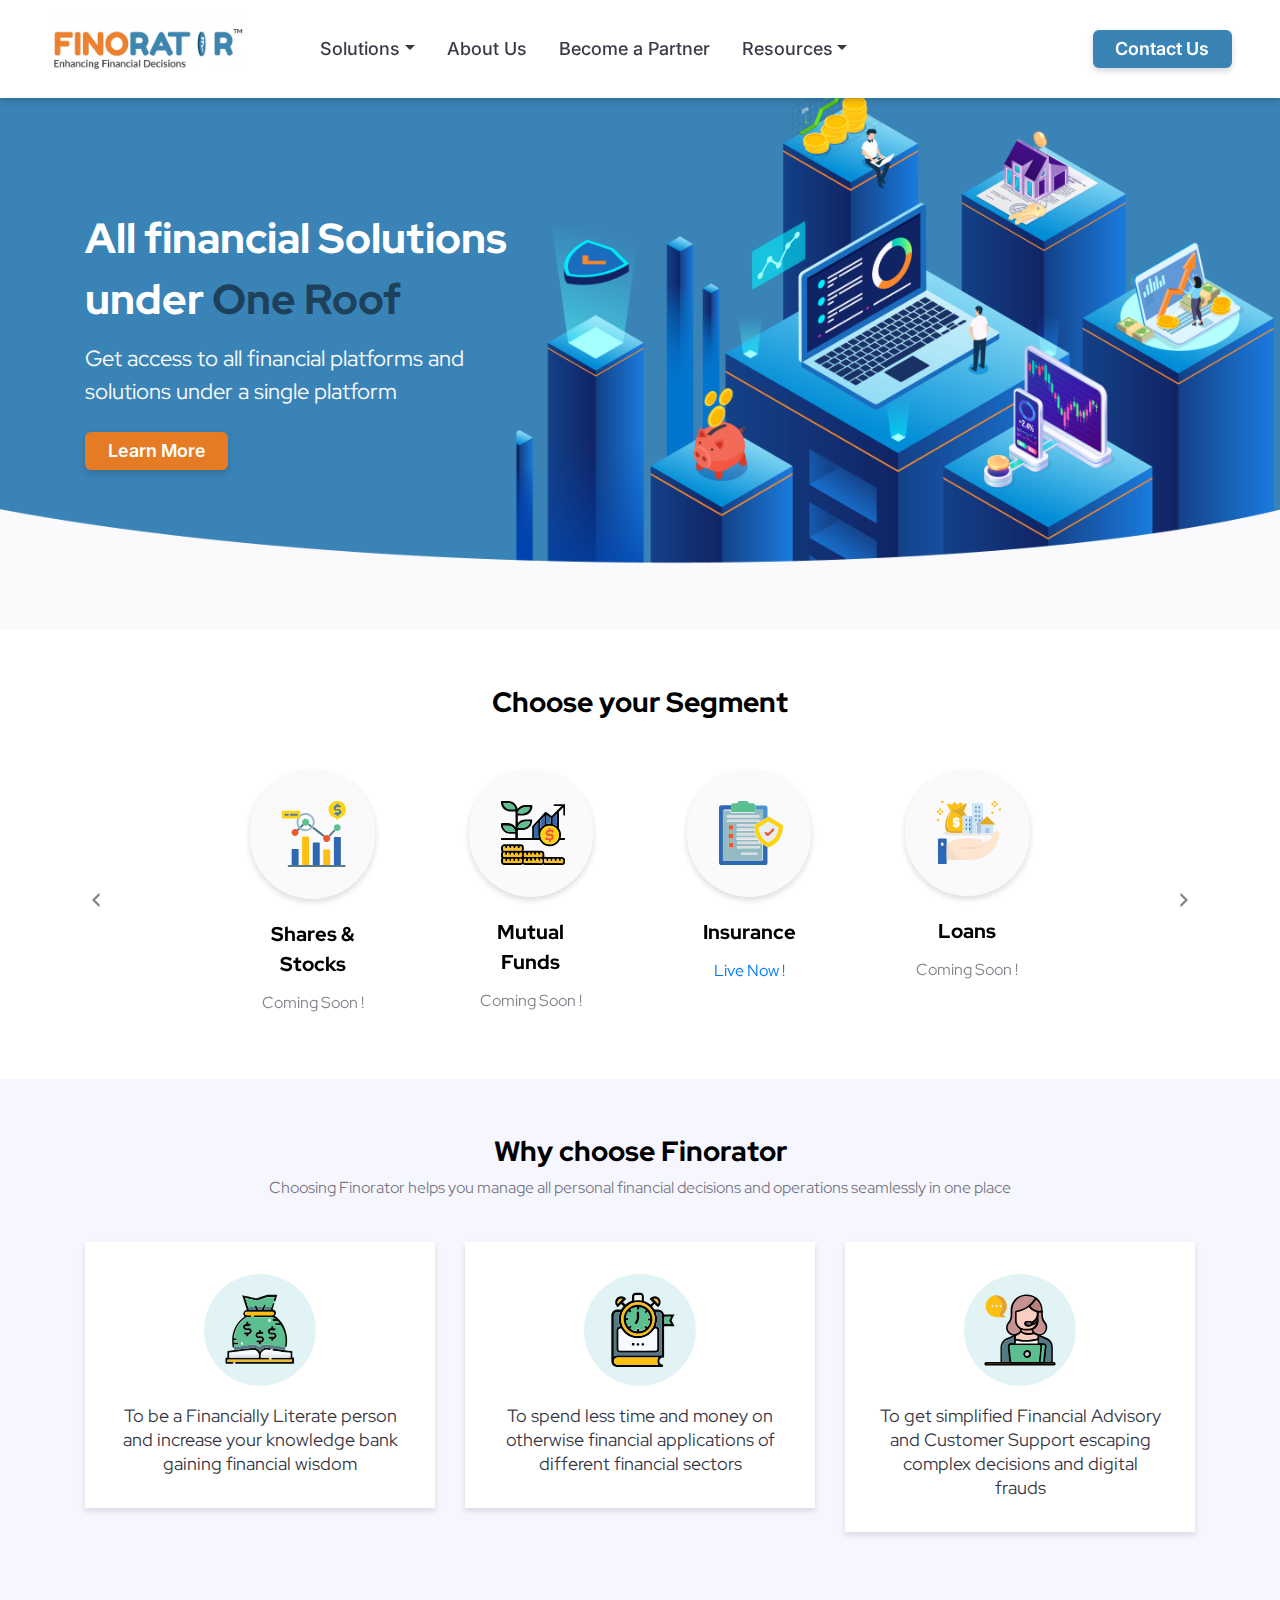
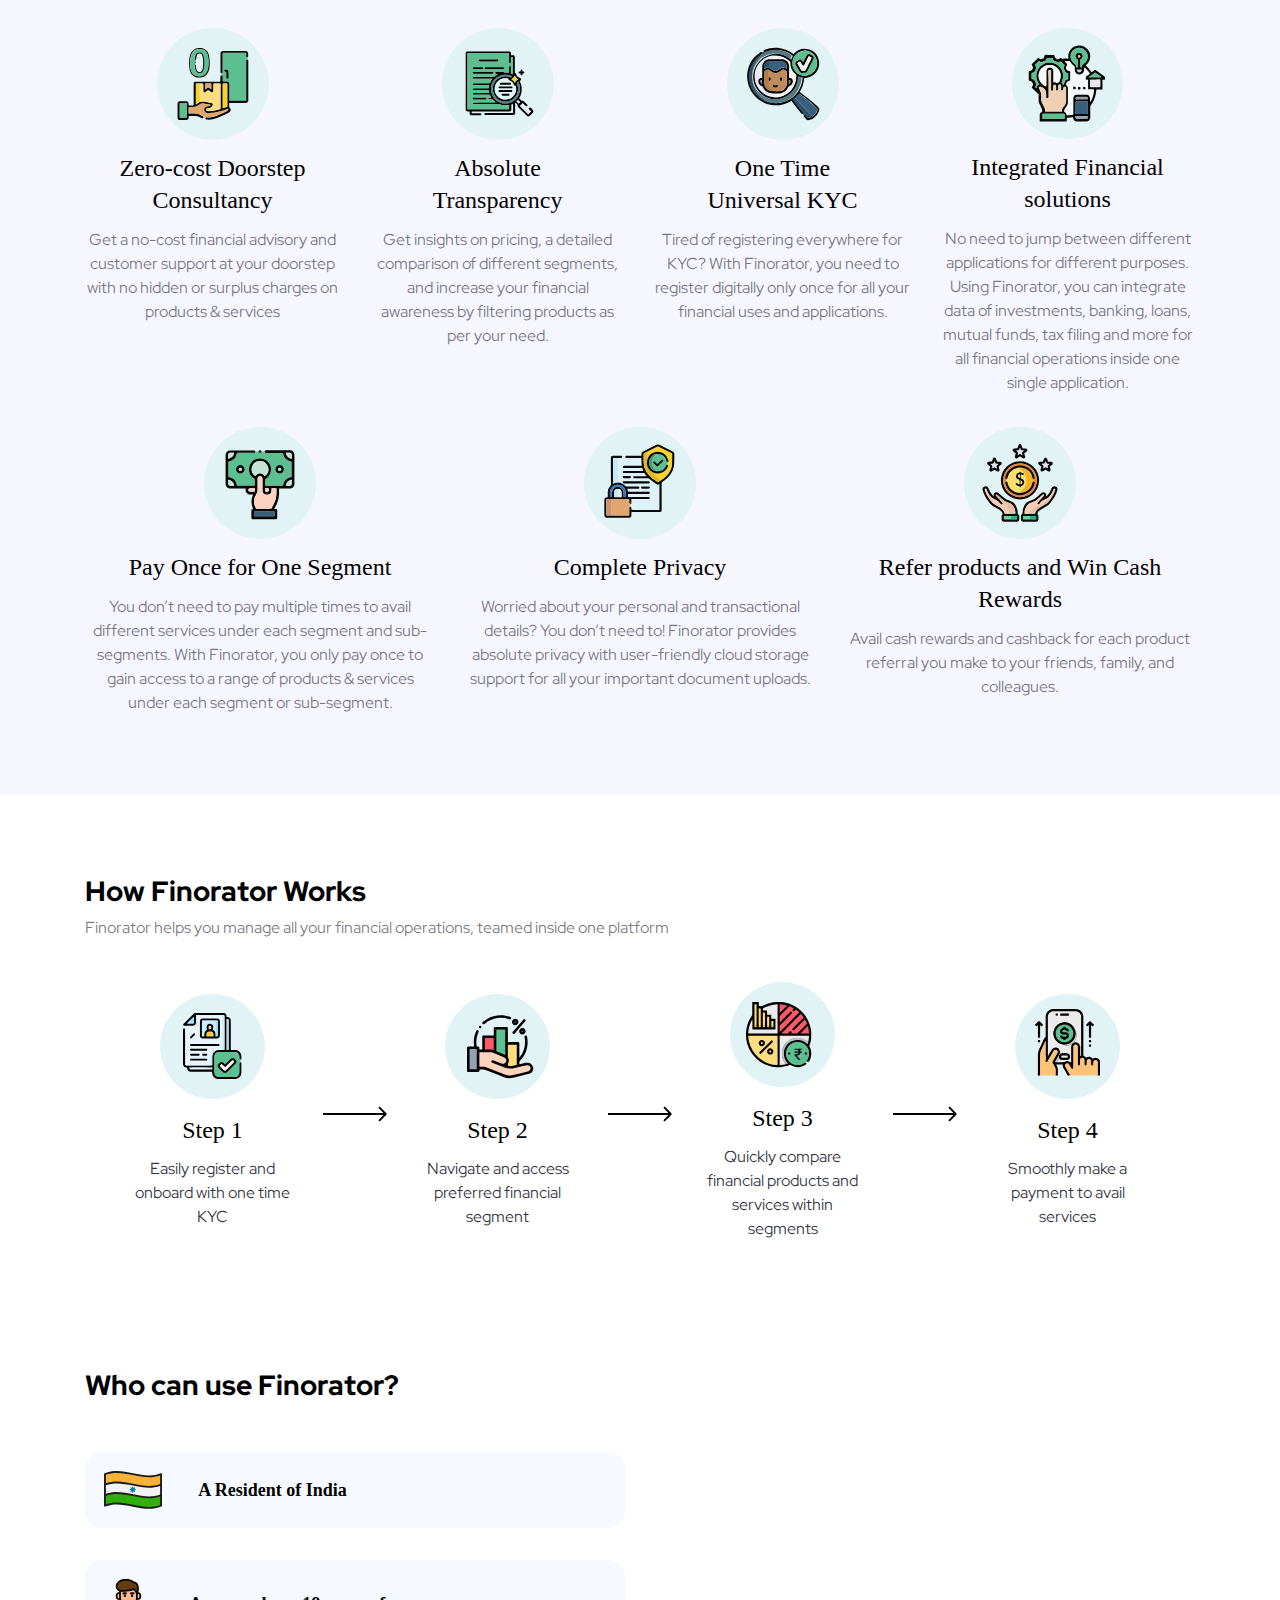
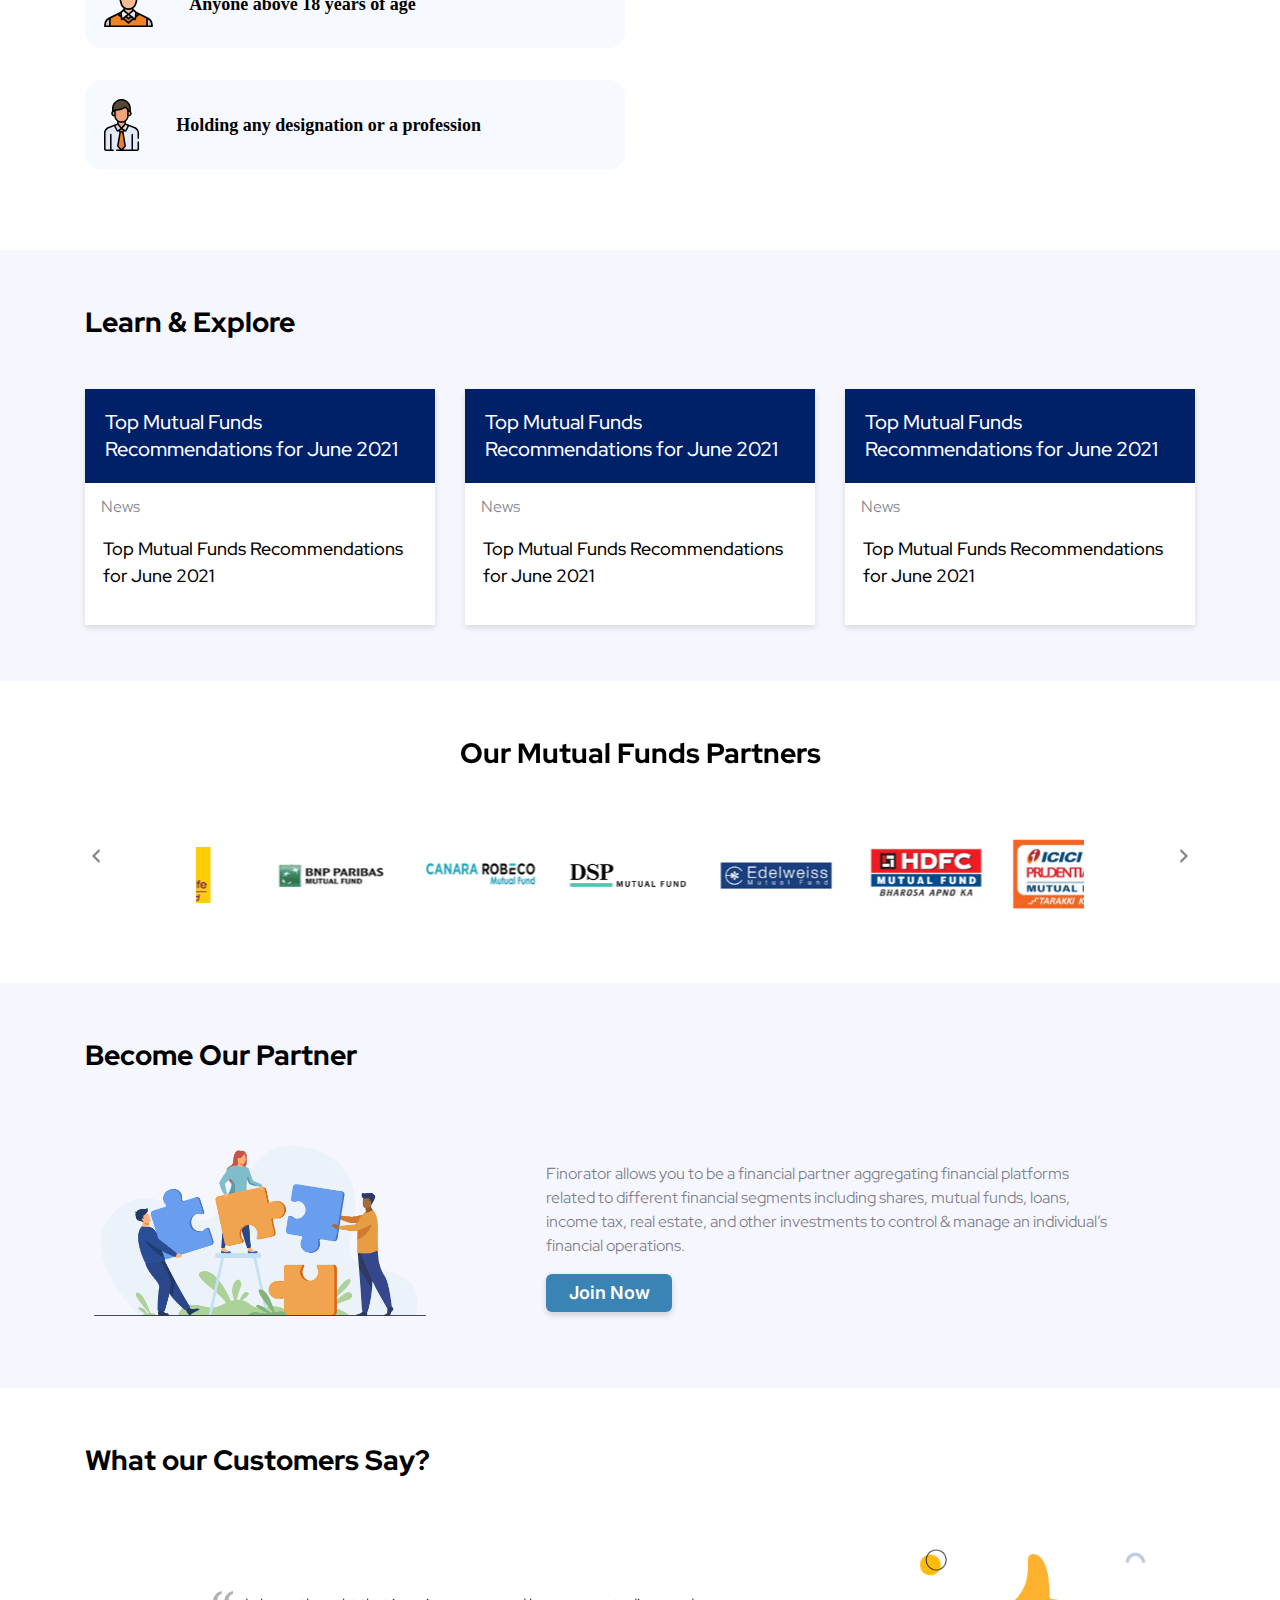
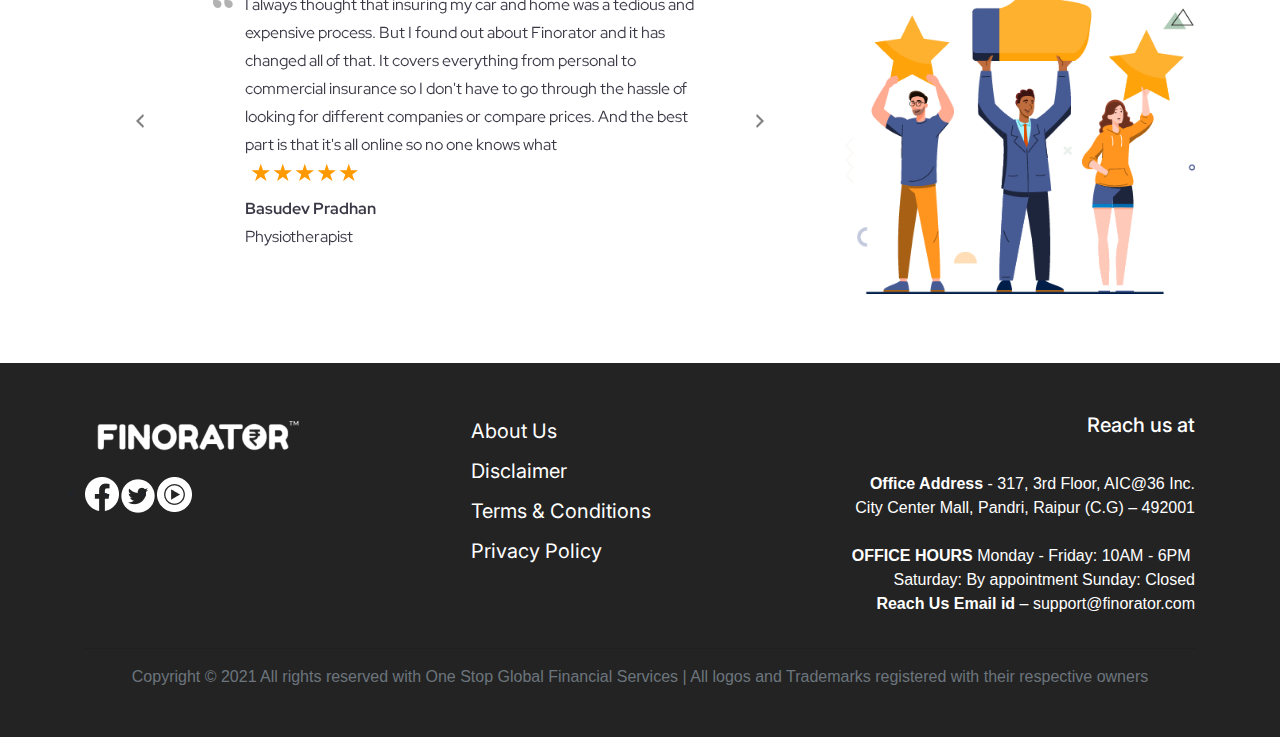
==== commit fd47c38b: "logos" ====
--- a/index.html
+++ b/index.html
@@ -394,14 +394,14 @@
             </div>
         </div>
         <div class="section-body">
-            <div id="carouselExampleControls2" class="carousel slide" data-ride="carousel" data-interval="false">
+            <div id="carouselExampleControls2" class="carousel slide logos" data-ride="carousel" data-interval="false">
                 <div class="carousel-inner">
                     <div class="carousel-item active">
                         <div class="container">
                             <div class="theme-head text-center">Our Mutual Funds Partners</div>
                             <div class="segment-main">
                                 <marquee width="80%" direction="left" scrollamount="12">
-                                    <div class="row" style="justify-content: center; align-items: center; display: flex;">
+                                    <div style="justify-content: center; align-items: center; display: flex;">
                                         <div class="col-xl-2 col-lg-2">
                                             <div>
                                                 <img src="assets/Companies%20Logo%20PNG/Mutual%20Fund/ABSL.png">
@@ -512,7 +512,7 @@
                             <div class="theme-head text-center">Our Loan Partners</div>
                             <div class="segment-main">
                                 <marquee width="80%" direction="left" scrollamount="12">
-                                    <div class="row" style="justify-content: center; align-items: center;">
+                                    <div style="justify-content: center; align-items: center; display: flex;">
                                         <div class="col-xl-2 col-lg-2">
                                             <div>
                                                 <img src="assets/Companies%20Logo%20PNG/Loan/ABSL.png">
@@ -628,7 +628,7 @@
                             <div class="theme-head text-center">Our Insurance Partners</div>
                             <div class="segment-main">
                                 <marquee width="80%" direction="left" scrollamount="12">
-                                    <div class="row" style="justify-content: center; align-items: center;">
+                                    <div style="justify-content: center; align-items: center; display: flex;">
                                         <div class="col-xl-2 col-lg-2">
                                             <div>
                                                 <img src="assets/Companies%20Logo%20PNG/Insurance/Bajaj%20Allianz.png">
@@ -715,8 +715,8 @@
                         </div>
                     </div>
                 </div>
-                <a class="carousel-control-prev" href="#carouselExampleControls2" role="button" data-slide="prev"> <span class="carousel-control-prev-icon" aria-hidden="true" style="background-image: url('assets/dashicons_arrow-left-alt2.png');"></span> <span class="sr-only">Previous</span> </a>
-                <a class="carousel-control-next" href="#carouselExampleControls2" role="button" data-slide="next"> <span class="carousel-control-next-icon" aria-hidden="true" style="background-image: url('assets/dashicons_arrow-left-alt1.png');"></span> <span class="sr-only">Next</span> </a>
+                <a class="carousel-control-prev" href="#carouselExampleControls2" role="button" data-slide="prev" style="padding-top: 3em;"> <span class="carousel-control-prev-icon" aria-hidden="true" style="background-image: url('assets/dashicons_arrow-left-alt2.png');"></span> <span class="sr-only">Previous</span> </a>
+                <a class="carousel-control-next" href="#carouselExampleControls2" role="button" data-slide="next" style="padding-top: 3em;"> <span class="carousel-control-next-icon" aria-hidden="true" style="background-image: url('assets/dashicons_arrow-left-alt1.png');"></span> <span class="sr-only">Next</span> </a>
             </div>
         </div>
         <div class="section-body partner">
--- a/main.css
+++ b/main.css
@@ -706,4 +706,13 @@
 
 .vision-card img {
     max-width: 180px;
+}
+
+.logos marquee img {
+    max-width: 120px;
+}
+
+.logos marquee div div {
+    padding-right: 2em;
+    padding-left: 2em;
 }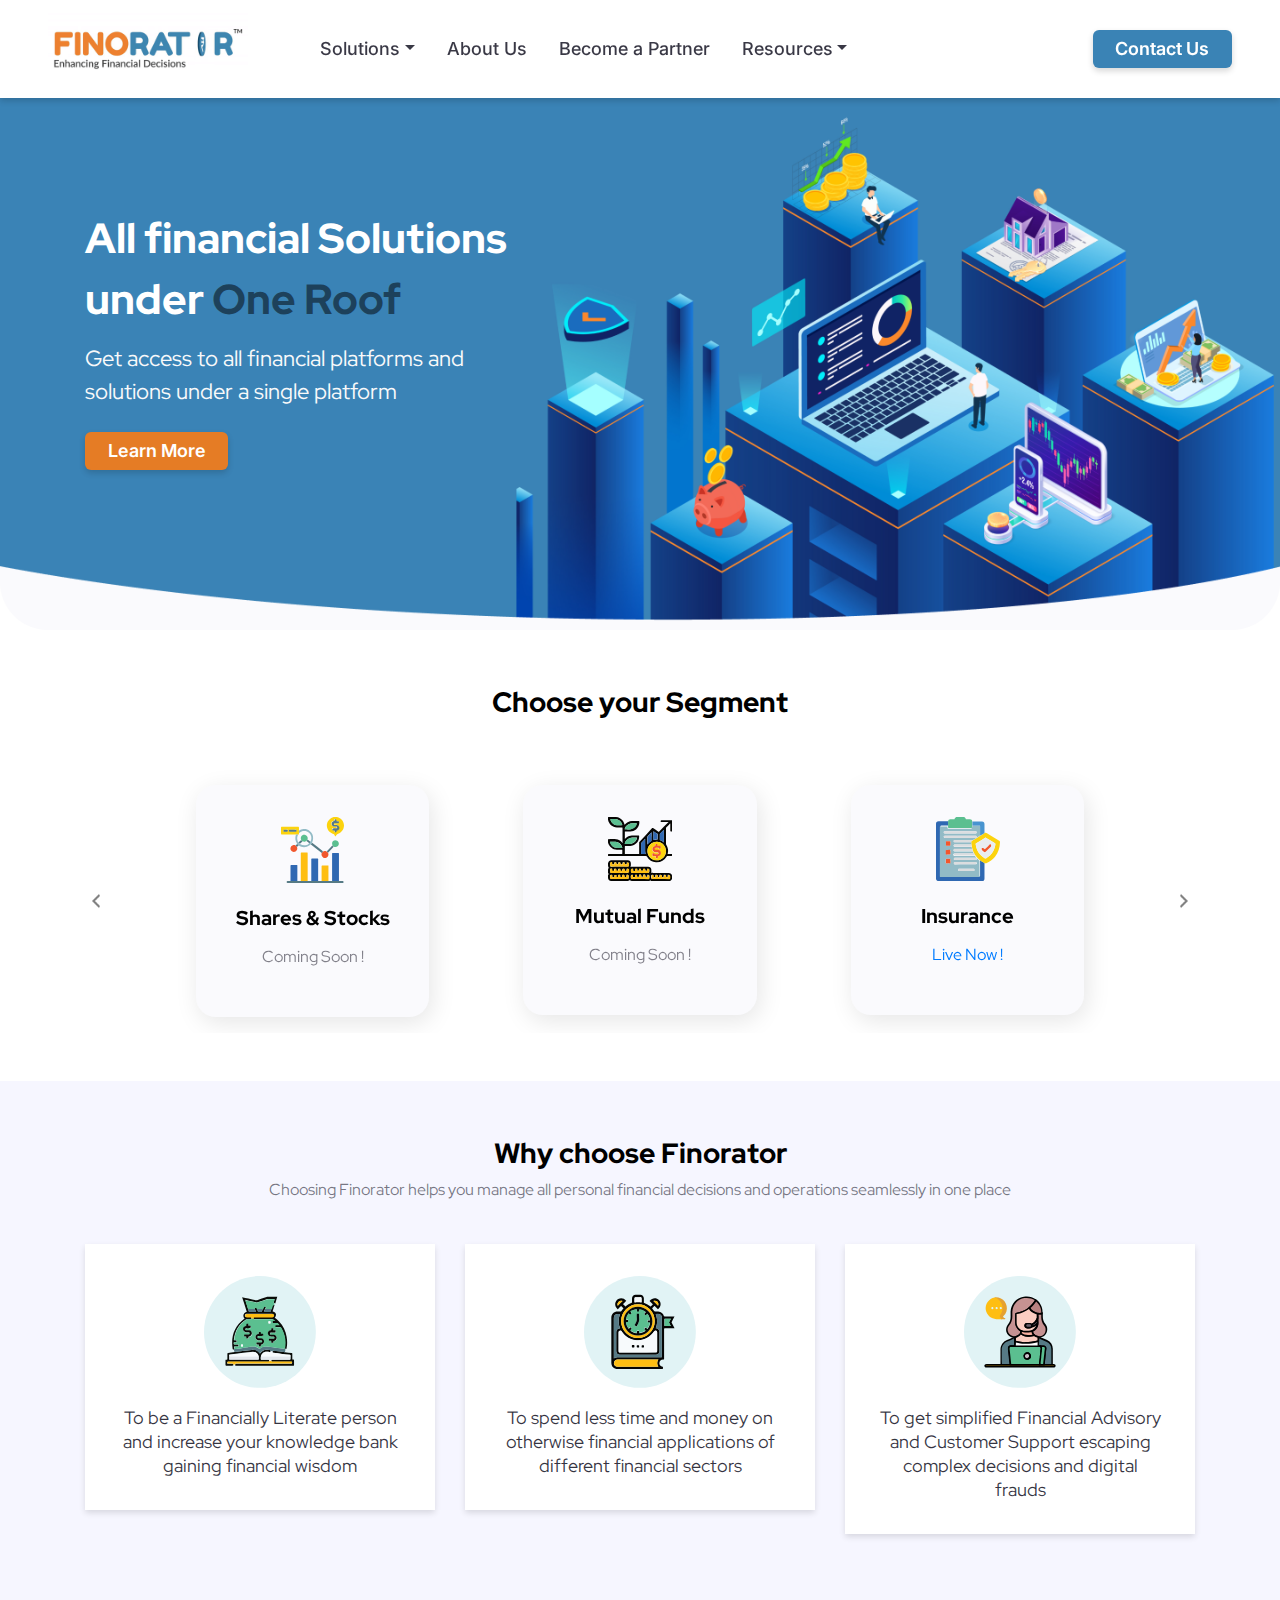
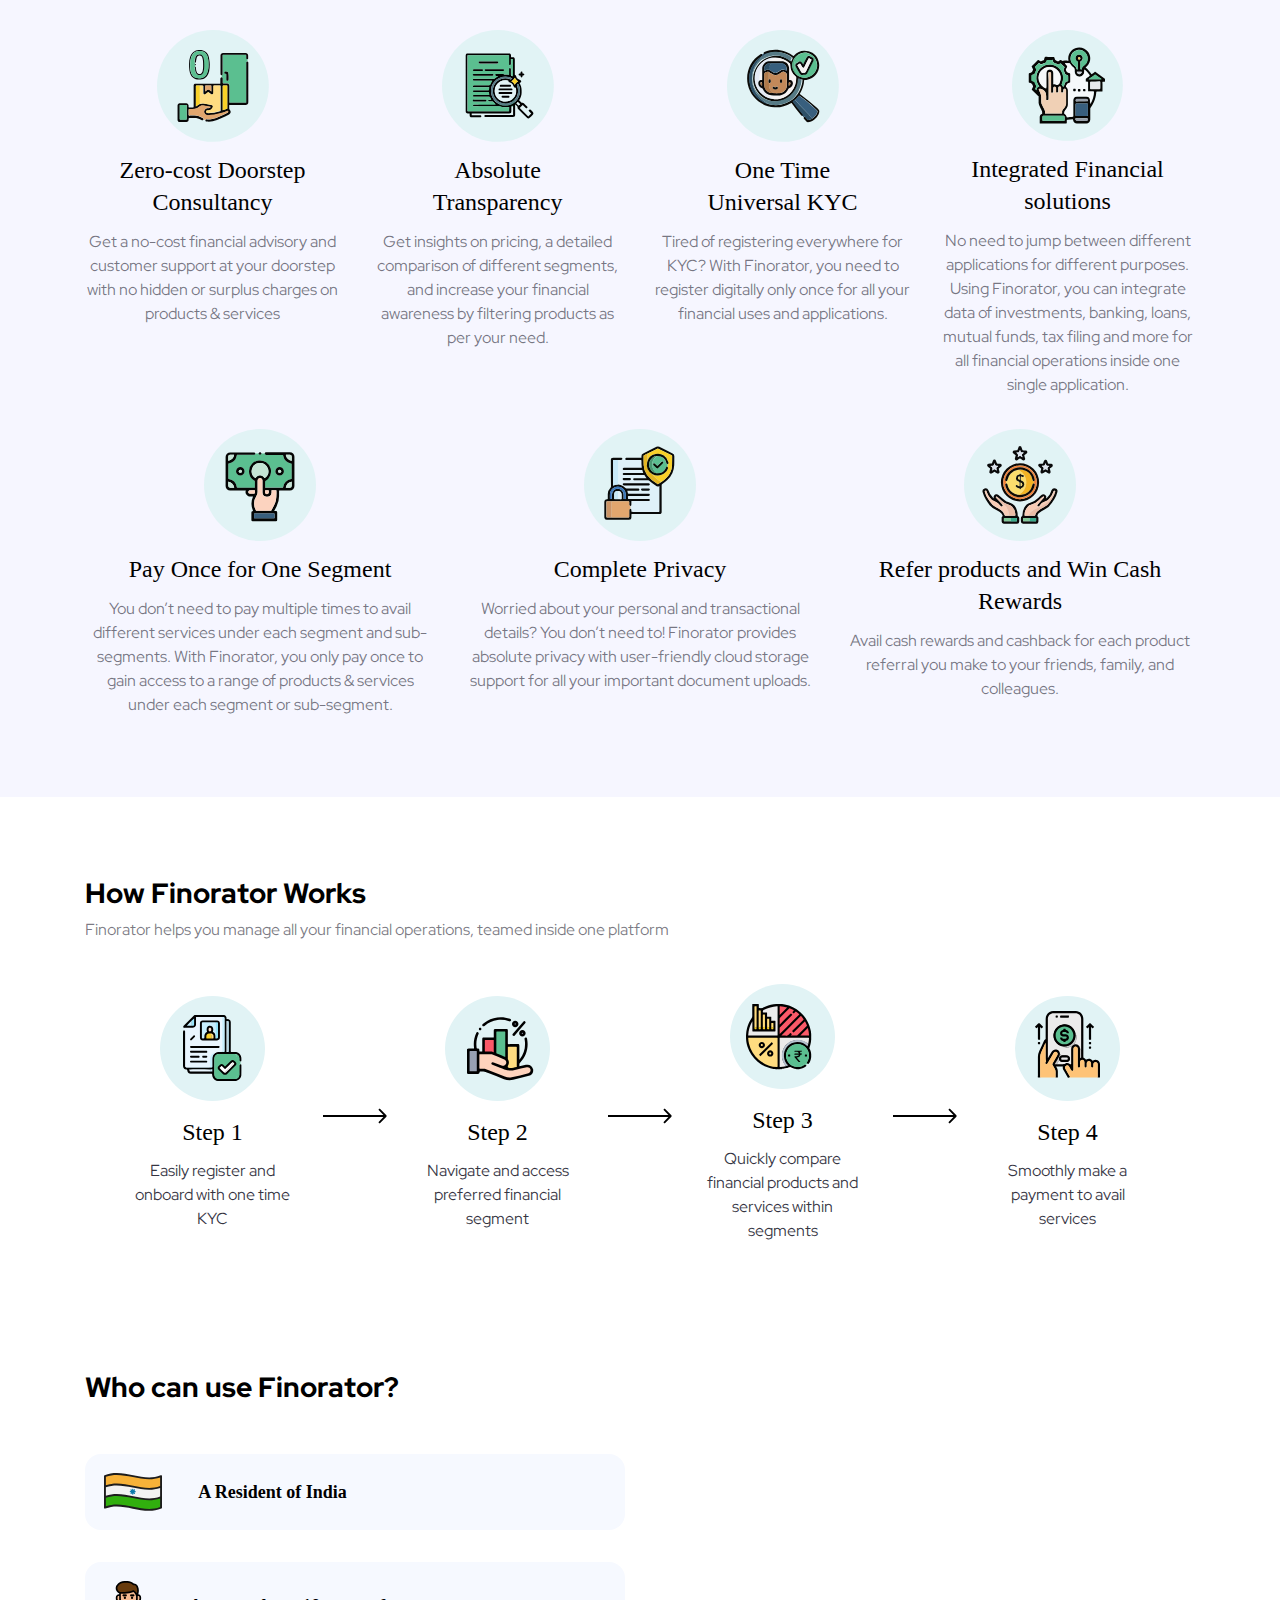
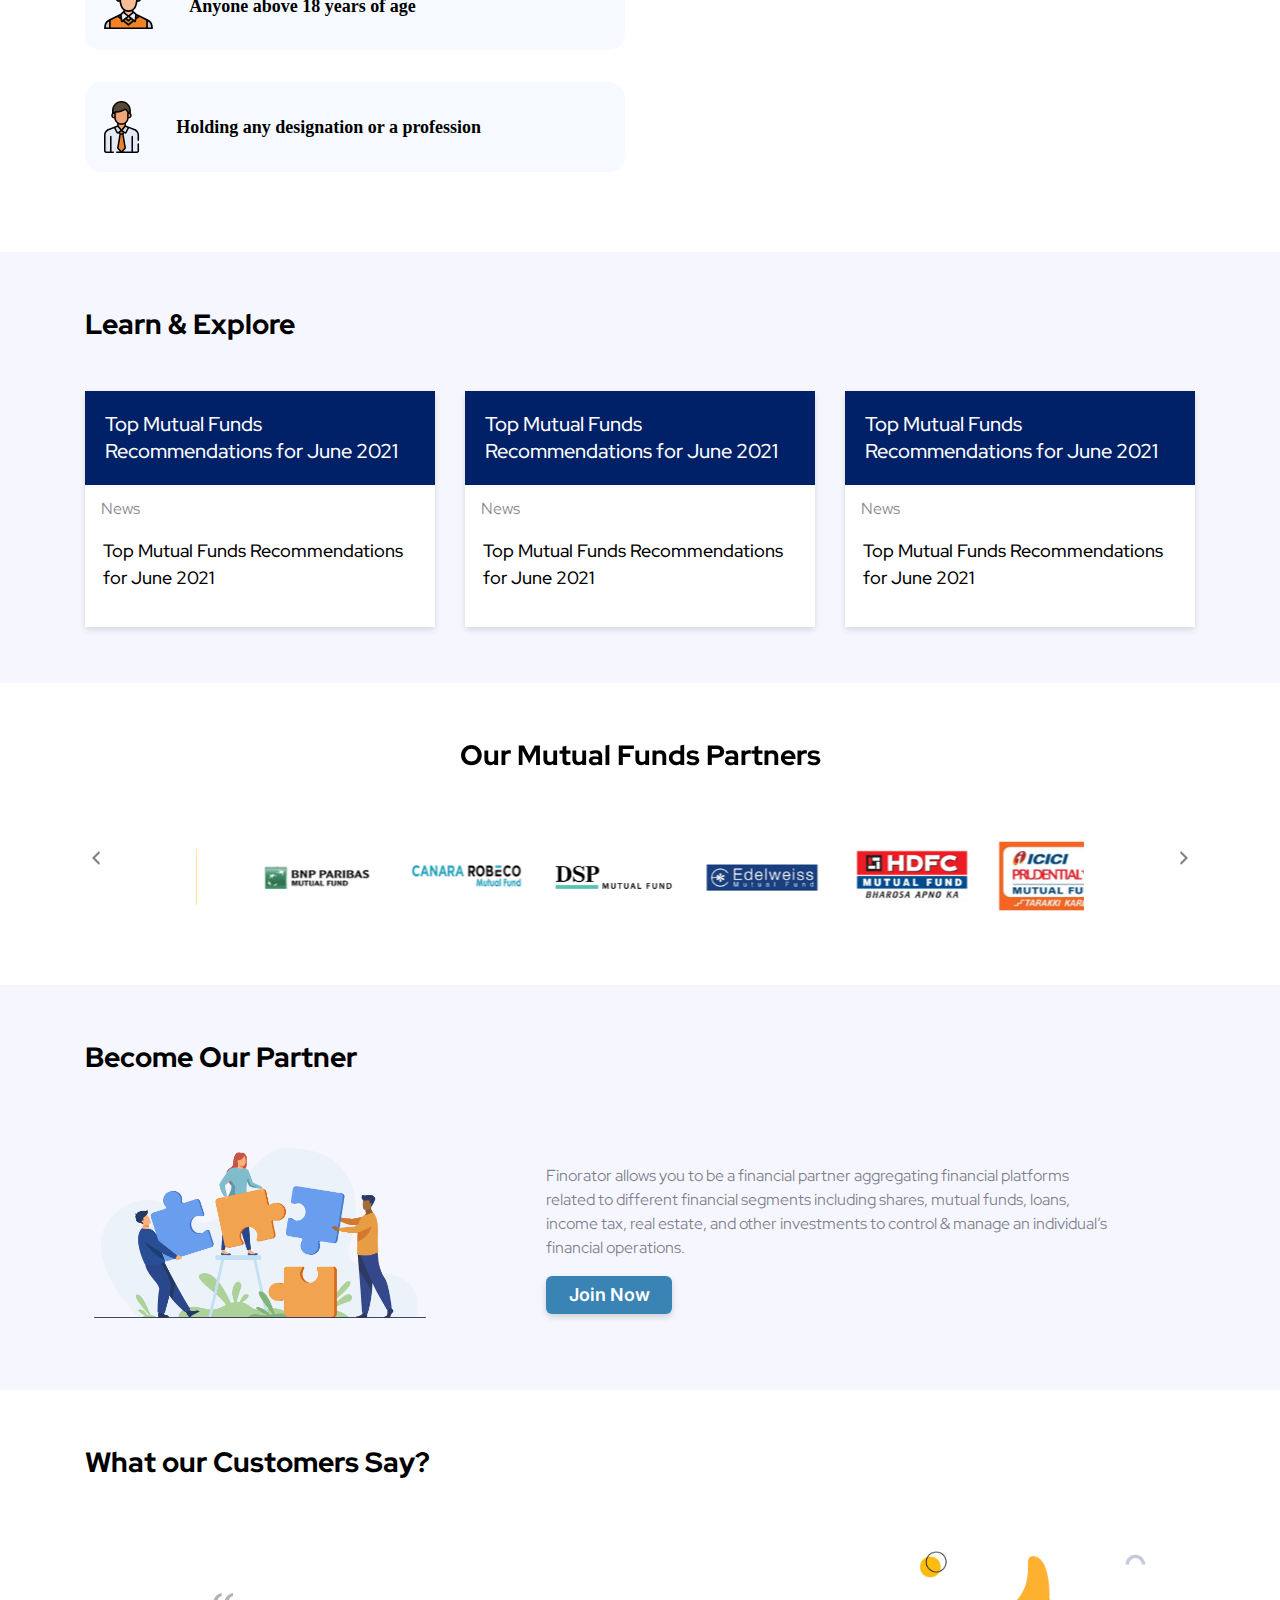
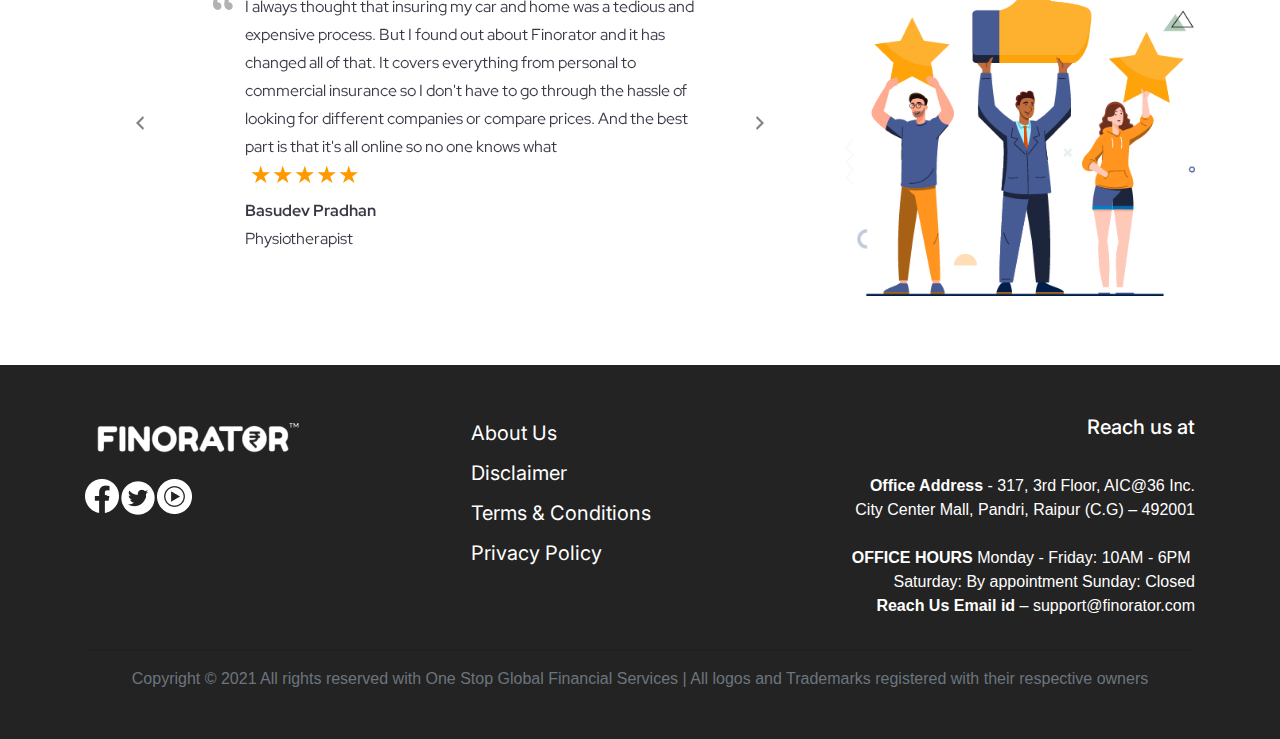
==== commit 3004cfe5: "links" ====
--- a/index.html
+++ b/index.html
@@ -28,25 +28,25 @@
                     <li class="nav-item dropdown">
                         <a class="nav-link dropdown-toggle" href="#" id="dropdown01" data-toggle="dropdown" aria-haspopup="true" aria-expanded="false">Solutions</a>
                         <div class="dropdown-menu" aria-labelledby="dropdown01">
-                            <a class="dropdown-item test">Product List<span class="caret"></span></a>
+                            <a class="dropdown-item test">Product<span class="caret"></span></a>
                             <ul class="dropdown-menu dropdown-submenu">
                                 <li>
-                                    <a tabindex="-1" href="#segment" class="dropdown-item">Shares & Stocks</a>
-                                </li>
-                                <li>
-                                    <a tabindex="-1" href="#segment" class="dropdown-item">Mutual Fund</a>
-                                </li>
-                                <li>
-                                    <a tabindex="-1" href="#segment" class="dropdown-item">Insurance</a>
+                                    <a tabindex="-1" href="index.html#segment" class="dropdown-item">Shares & Stocks</a>
+                                </li>
+                                <li>
+                                    <a tabindex="-1" href="index.html#segment" class="dropdown-item">Mutual Fund</a>
+                                </li>
+                                <li>
+                                    <a tabindex="-1" href="index.html#segment" class="dropdown-item">Insurance</a>
                                 </li>
                                 <li>
                                     <a tabindex="-1" href="#segment" class="dropdown-item">Loans</a>
                                 </li>
                                 <li>
-                                    <a tabindex="-1" href="#segment" class="dropdown-item">Income Tax</a>
-                                </li>
-                                <li>
-                                    <a tabindex="-1" href="#segment" class="dropdown-item">Real Estate</a>
+                                    <a tabindex="-1" href="index.html#segment" class="dropdown-item">Income Tax</a>
+                                </li>
+                                <li>
+                                    <a tabindex="-1" href="index.html#segment" class="dropdown-item">Real Estate</a>
                                 </li>
                             </ul>                             
                             <a class="dropdown-item test" href="#">Other Services <span class="caret"></span></a>
@@ -106,78 +106,77 @@
                 </div>
             </div>
         </div>
-        <div class="segments section-body" id="segment">
+        <div class="segments section-body" id="segment" style="padding-bottom: 3em;">
             <div class="theme-head text-center">Choose your Segment</div>
             <div>
                 <div id="carouselExampleControls" class="carousel slide" data-ride="carousel" data-interval="false">
                     <div class="carousel-inner">
                         <div class="carousel-item active">
                             <div class="row car-row">
-                                <div class="col-lg-2 col-12 col-sm-6 col-xl-2">
+                                <div class="col-lg-2 col-12 col-sm-6 col-xl-3">
                                     <div class="segment-card">
                                         <div class="card-holder">
                                             <img src="assets/stocks.svg">
-                                        </div>
-                                        <div class="card-title">Shares & Stocks
-                                            <p class="theme-p">
+                                            <div class="card-title">Shares & Stocks
+                                                <p class="theme-p">
     Coming Soon ! </p>
-                                        </div>
-                                    </div>
-                                </div>
-                                <div class="col-lg-2 col-12 col-sm-6 col-xl-2">
+                                            </div>
+                                        </div>
+                                    </div>
+                                </div>
+                                <div class="col-lg-2 col-12 col-sm-6 col-xl-3">
                                     <div class="segment-card">
                                         <div class="card-holder">
                                             <img src="assets/mutual-fund.svg">
-                                        </div>
-                                        <div class="card-title">Mutual Funds</div>
-                                        <p class="theme-p">
+                                            <div class="card-title">Mutual Funds</div>
+                                            <p class="theme-p">
     Coming Soon ! </p>
-                                    </div>
-                                </div>
-                                <div class="col-lg-2 col-12 col-sm-6 col-xl-2">
+                                        </div>
+                                    </div>
+                                </div>
+                                <div class="col-lg-2 col-12 col-sm-6 col-xl-3">
                                     <a href="https://www.gibl.in/?source=1000051793"><div class="segment-card">
                                             <div class="card-holder">
                                                 <img src="assets/insurance.svg">
-                                            </div>
-                                            <div class="card-title">Insurance</div>
-                                            <p class="theme-p theme-color"><a href="https://www.gibl.in/?source=1000051793">Live Now !</a></p>
+                                                <div class="card-title">Insurance</div>
+                                                <p class="theme-p theme-color"><a href="https://www.gibl.in/?source=1000051793">Live Now !</a></p>
+                                            </div>
                                         </div></a>
                                 </div>
-                                <div class="col-xl-2 col-lg-2 col-12 col-sm-6">
+                            </div>
+                        </div>
+                        <div class="carousel-item">
+                            <div class="row car-row">
+                                <div class="col-lg-2 col-12 col-sm-6 col-xl-3">
                                     <div class="segment-card">
                                         <div class="card-holder">
                                             <img src="assets/Loans.svg">
-                                        </div>
-                                        <div class="card-title">Loans</div>
-                                        <p class="theme-p">
+                                            <div class="card-title">Loans</div>
+                                            <p class="theme-p">
     Coming Soon ! </p>
-                                    </div>
-                                </div>
-                            </div>
-                        </div>
-                        <div class="carousel-item">
-                            <div class="row car-row">
-                                <div class="col-xl-2 col-lg-2 col-12 col-sm-6">
+                                        </div>
+                                    </div>
+                                </div>
+                                <div class="col-lg-2 col-12 col-sm-6 col-xl-3">
                                     <div class="segment-card">
                                         <div class="card-holder">
                                             <img src="assets/income-tax.svg">
-                                        </div>
-                                        <div class="card-title">Income tax</div>
-                                        <p class="theme-p">
+                                            <div class="card-title">Income tax</div>
+                                            <p class="theme-p">
     Coming Soon ! </p>
-                                    </div>
-                                </div>
-                                <div class="col-xl-2 col-lg-2 col-12 col-sm-6">
+                                        </div>
+                                    </div>
+                                </div>
+                                <div class="col-lg-2 col-12 col-sm-6 col-xl-3">
                                     <div class="segment-card">
                                         <div class="card-holder">
                                             <img src="assets/real-estate.svg">
-                                        </div>
-                                        <div class="card-title">Real Estate</div>
-                                        <p class="theme-p">
+                                            <div class="card-title">Real Estate</div>
+                                            <p class="theme-p">
     Coming Soon ! </p>
-                                    </div>
-                                </div>
-                                <div class="col-xl-2"></div>
+                                        </div>
+                                    </div>
+                                </div>
                             </div>
                         </div>
                     </div>
--- a/main.css
+++ b/main.css
@@ -58,8 +58,10 @@
     padding-bottom: 10em;
     background-image: url('assets/Group%20510.png');
     background-repeat: no-repeat;
-    background-position: center center;
+    background-position: center top;
     background-size: cover;
+    border-bottom-left-radius: 3em;
+    border-bottom-right-radius: 3em;
 }
 
 .hero img {
@@ -112,13 +114,15 @@
     padding-right: 2em;
     padding-left: 2em;
     text-align: center;
+    margin-bottom: 1em;
+    margin-top: 1em;
 }
 
 .card-holder {
     /* Ellipse 2 */
     background: #FAFAFD;
-    box-shadow: 0px 3px 6px rgba(0, 0, 0, 0.14);
-    border-radius: 170px;
+    box-shadow: 3px 6px 24px rgba(0, 0, 0, 0.1);
+    border-radius: 20px;
     padding: 2em;
 }
 
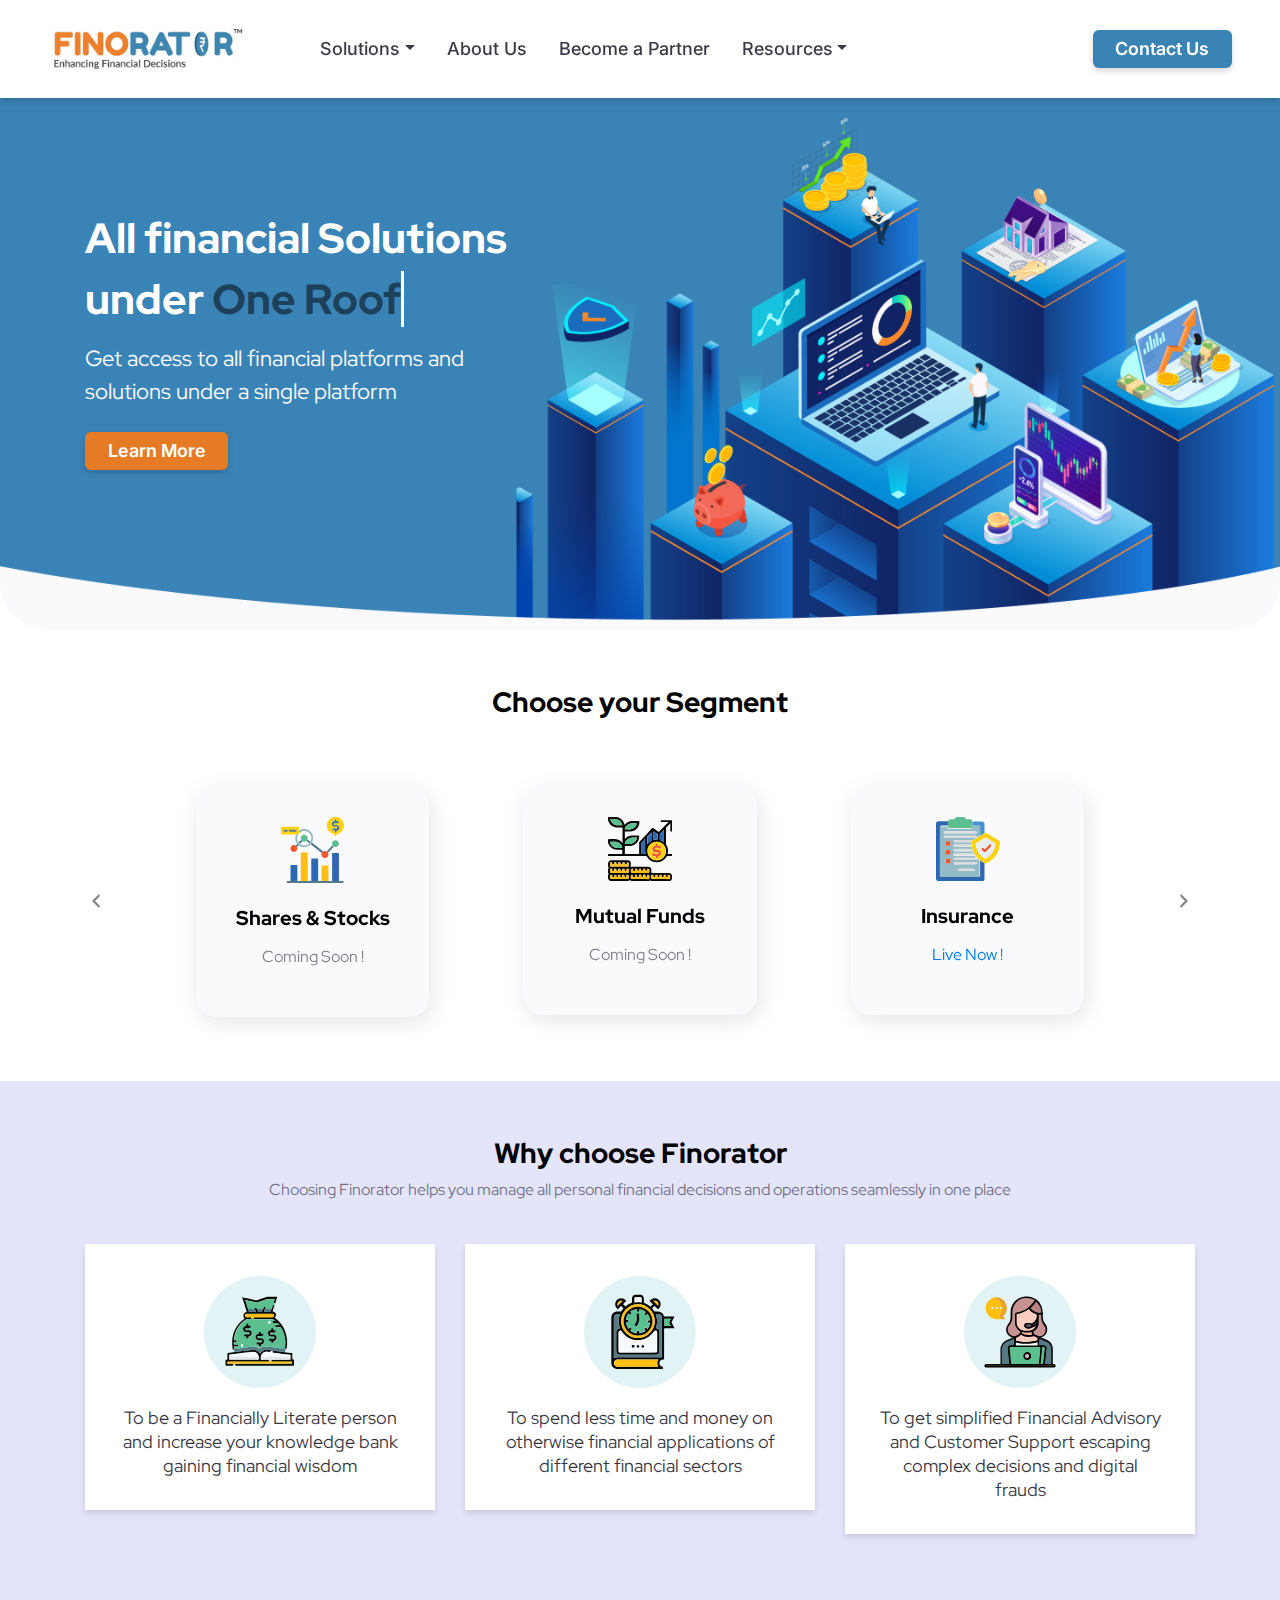
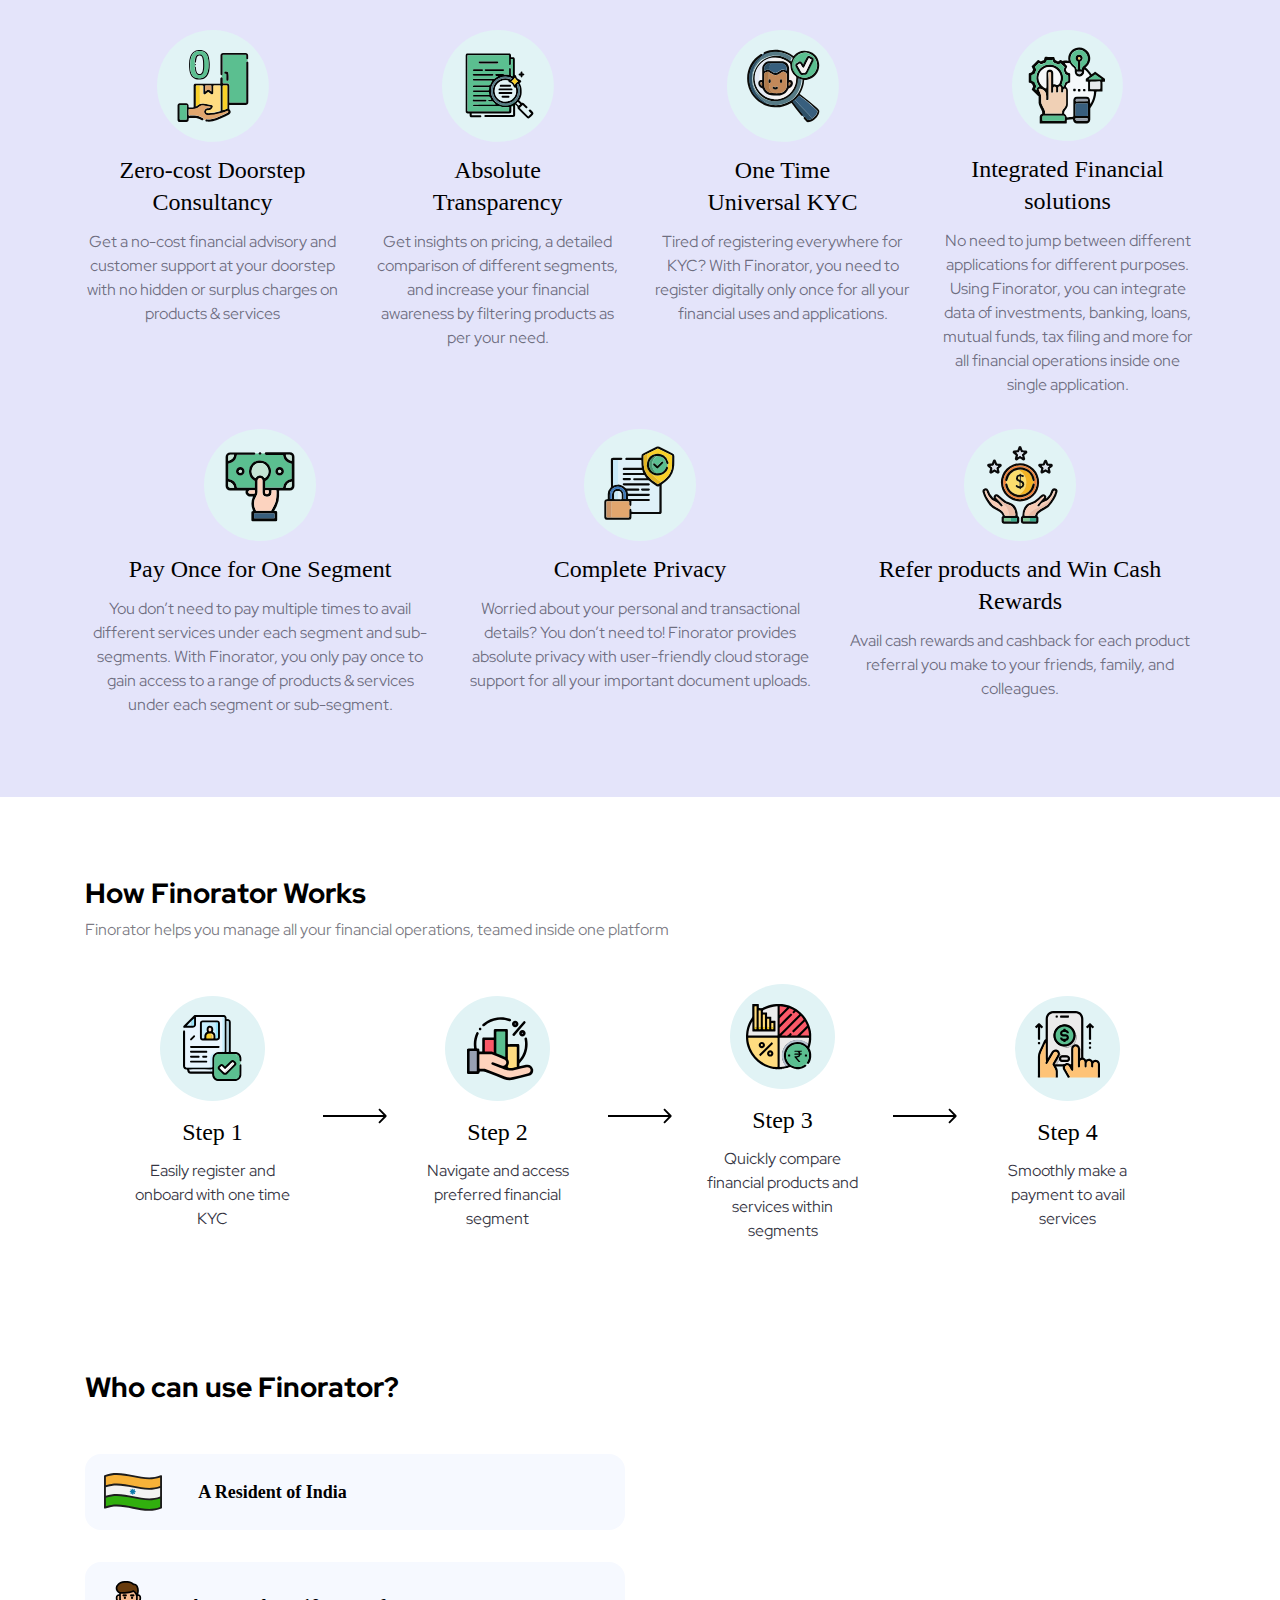
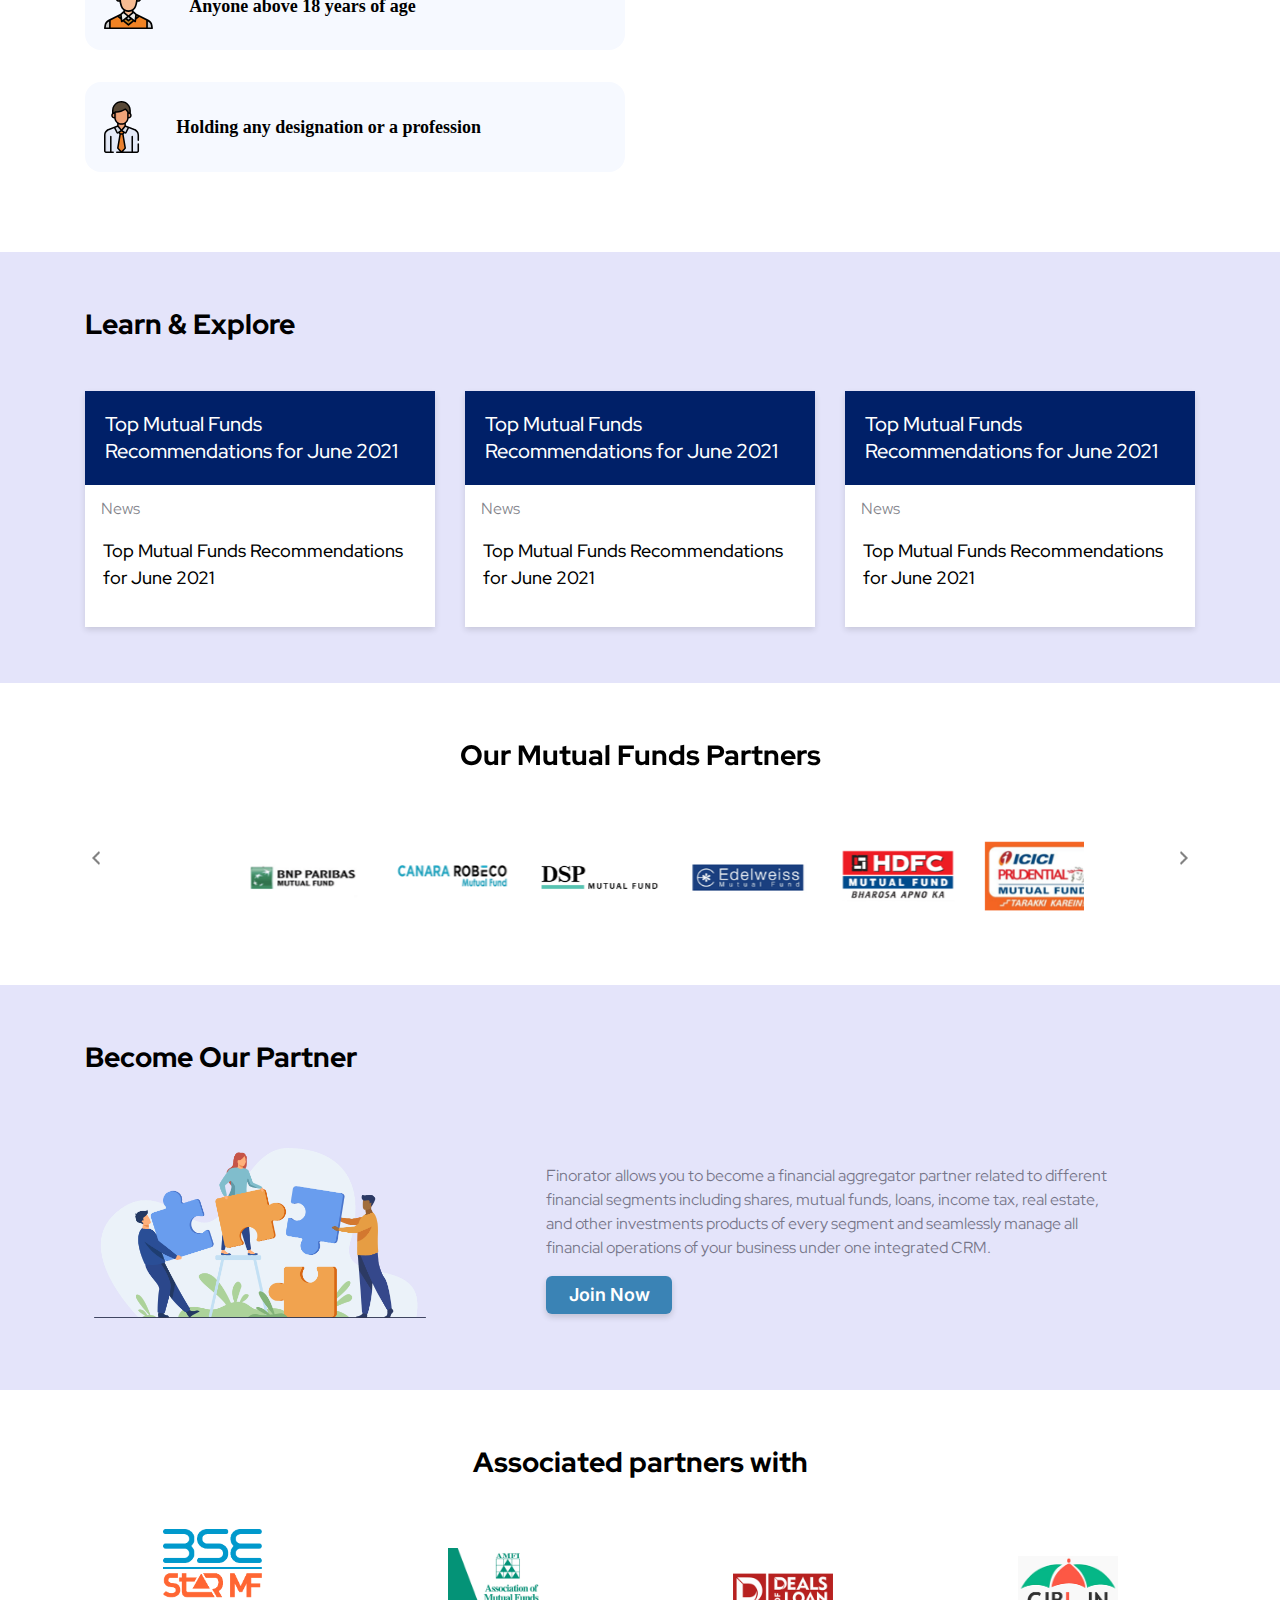
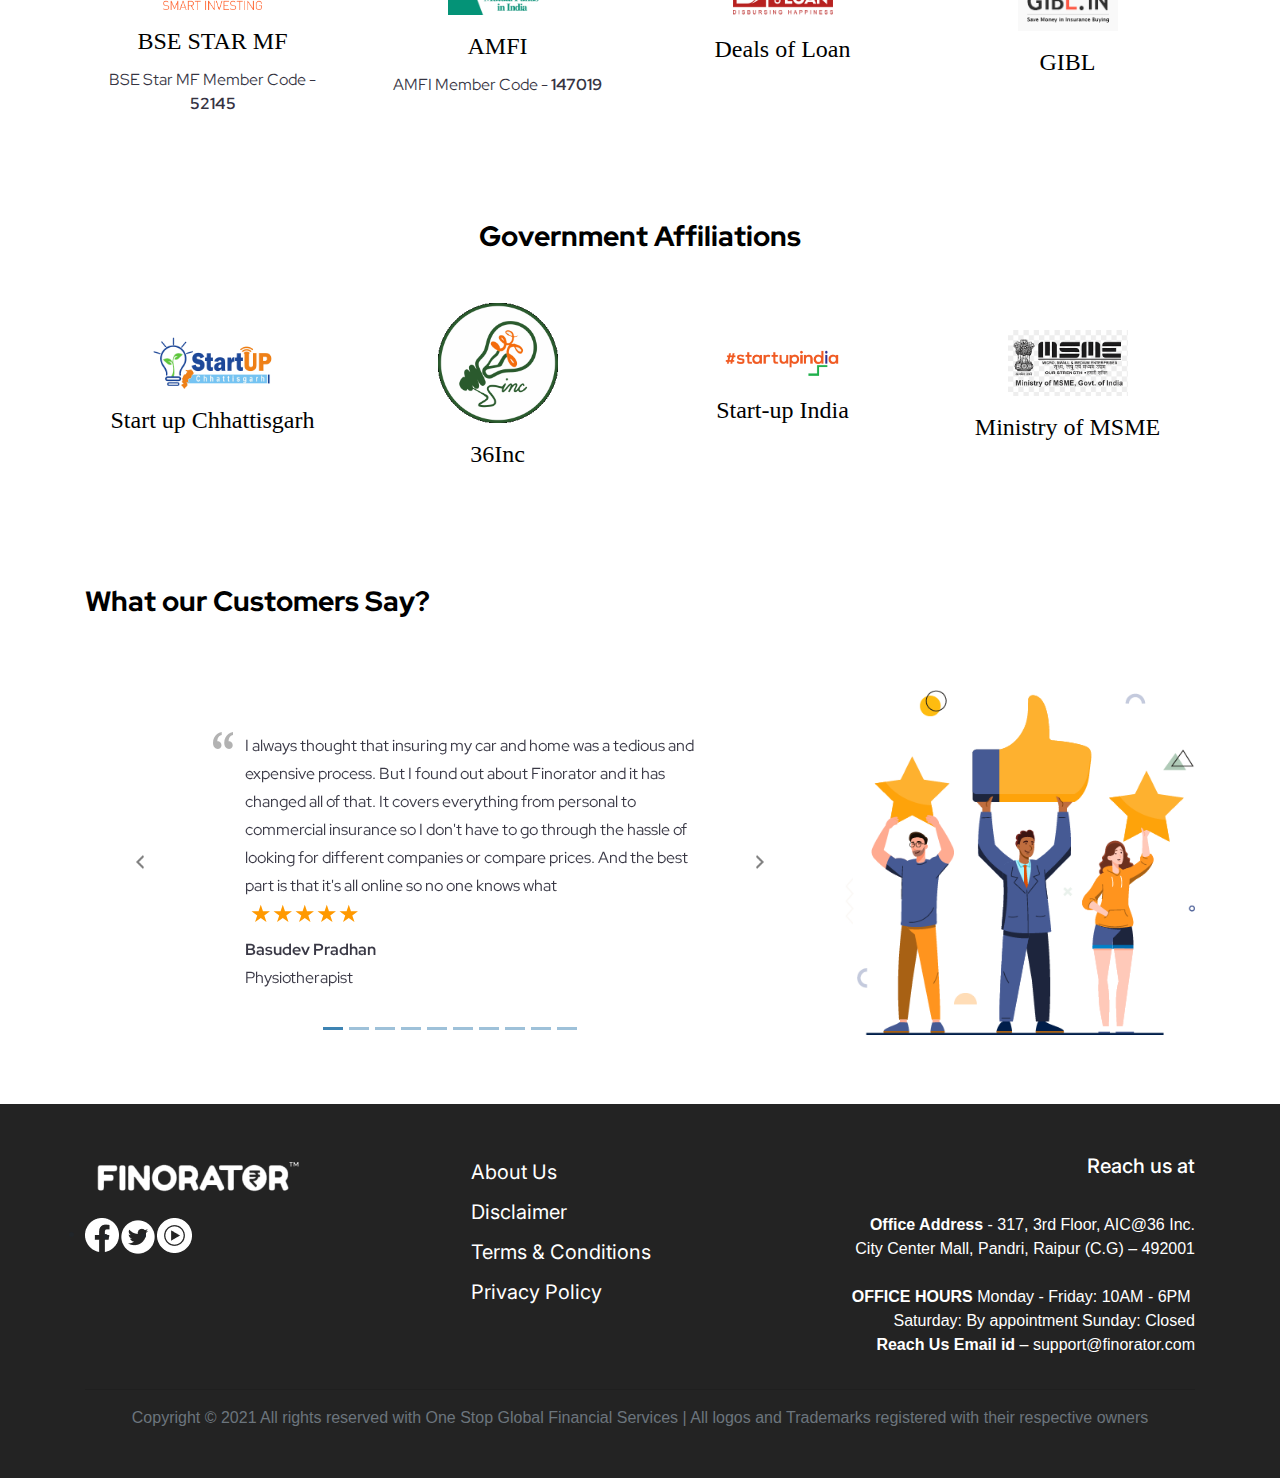
==== commit ef04ed4e: "scroll" ====
--- a/index.html
+++ b/index.html
@@ -83,7 +83,7 @@
                         <div class="dropdown-menu" aria-labelledby="dropdown01">
                             <a class="dropdown-item" href="#">FAQs</a>
                             <a class="dropdown-item" href="#">Blogs</a>
-                            <a class="dropdown-item" href="#">Our tie Up Partners</a>
+                            <a class="dropdown-item" href="index.html#partners">Our Partners</a>
                         </div>
                     </li>
                 </ul>
@@ -98,7 +98,7 @@
                     <div class="col-lg-7 col-md-6 col-xl-6">
                         <div>
                             <h1 class="theme-h1 text-white">All financial Solutions
-under <span class="text-black-50">One Roof</span></h1>
+under <a class="typewrite" data-period="2000" data-type='[ "One Roof.", "One Platform." ]' style="color: rgba(0, 0, 0, 0.5) !important;"></a></h1>
                             <p class="theme-p mb-4 text-light">Get access to all financial platforms and solutions under a single platform</p>
                             <button class="theme-btn btn my-2 my-sm-0 theme-bg2">Learn More</button>
                         </div>
@@ -392,7 +392,7 @@
                 </div>
             </div>
         </div>
-        <div class="section-body">
+        <div class="section-body" id="partners">
             <div id="carouselExampleControls2" class="carousel slide logos" data-ride="carousel" data-interval="false">
                 <div class="carousel-inner">
                     <div class="carousel-item active">
@@ -726,8 +726,78 @@
                         <img src="assets/partner.png">
                     </div>
                     <div class="pl-5 pr-5 ml-5 col-xl-7 col-lg-7 col-10">
-                        <p class="theme-p">Finorator allows you to be a financial partner aggregating financial platforms related to different financial segments including shares, mutual funds, loans, income tax, real estate, and other investments to control & manage an individual’s financial operations.</p>
+                        <p class="theme-p">Finorator allows you to become a financial aggregator partner related to different financial segments including shares, mutual funds, loans, income tax, real estate, and other investments products of every segment and seamlessly manage all financial operations of your business under one integrated CRM.</p>
                         <a class="theme-btn btn my-2 my-sm-0" href="partner.html">Join Now</a>
+                    </div>
+                </div>
+            </div>
+        </div>
+        <div class="section-body">
+            <div class="container">
+                <div class="theme-head text-center">Associated partners with
+</div>
+                <div class="row" style="align-items: center; justify-content: center;">
+                    <div class="col-lg-2 col-12 col-sm-6 col-xl-3">
+                        <div class="step-card">
+                            <img src="assets/BSestarMF.gif">
+                            <div class="title">BSE STAR MF</div>
+                            <div class="description">BSE Star MF Member Code&nbsp;- 
+                                <b>52145</b>
+                            </div>
+                        </div>
+                    </div>
+                    <div class="col-lg-2 col-12 col-sm-6 col-xl-3">
+                        <div class="step-card">
+                            <img src="assets/amfi.jpeg">
+                            <div class="title">AMFI</div>
+                            <div class="description">AMFI Member Code&nbsp;- 
+                                <b>147019</b>
+                            </div>
+                        </div>
+                    </div>
+                    <div class="col-lg-2 col-12 col-sm-6 col-xl-3">
+                        <div class="step-card">
+                            <img src="assets/dealsofloan.png">
+                            <div class="title">Deals of Loan</div>
+                        </div>
+                    </div>
+                    <div class="col-lg-2 col-12 col-sm-6 col-xl-3">
+                        <div class="step-card">
+                            <img src="assets/pos-gibl-logo.jpeg">
+                            <div class="title">GIBL</div>
+                        </div>
+                    </div>
+                </div>
+            </div>
+        </div>
+        <div class="section-body">
+            <div class="container">
+                <div class="theme-head text-center">Government Affiliations
+</div>
+                <div class="row affiliations" style="align-items: center; justify-content: center;">
+                    <div class="col-lg-2 col-12 col-sm-6 col-xl-3">
+                        <div class="step-card">
+                            <img src="assets/startuplogo_trans.png">
+                            <div class="title">Start up Chhattisgarh</div>
+                        </div>
+                    </div>
+                    <div class="col-lg-2 col-12 col-sm-6 col-xl-3">
+                        <div class="step-card">
+                            <img src="assets/36inc.png">
+                            <div class="title">36Inc</div>
+                        </div>
+                    </div>
+                    <div class="col-lg-2 col-12 col-sm-6 col-xl-3">
+                        <div class="step-card">
+                            <img src="assets/Startup%20India%20Logo1-02.png">
+                            <div class="title">Start-up India</div>
+                        </div>
+                    </div>
+                    <div class="col-lg-2 col-12 col-sm-6 col-xl-3">
+                        <div class="step-card">
+                            <img src="assets/png-clipart-government-of-india-ministry-of-micro-small-and-medium-enterprises-small-business-india-text-logo-thumbnail.png">
+                            <div class="title">Ministry of MSME</div>
+                        </div>
                     </div>
                 </div>
             </div>
@@ -738,6 +808,18 @@
                 <div class="row" style="align-items: center;">
                     <div class="col-xl-8">
                         <div id="carouselExampleControls3" class="carousel slide" data-ride="carousel" data-interval="false">
+                            <ol class="carousel-indicators">
+                                <li data-target="#carouselExampleControls3" data-slide-to="0" class="active"></li>
+                                <li data-target="#carouselExampleControls3" data-slide-to="1"></li>
+                                <li data-target="#carouselExampleControls3" data-slide-to="2"></li>
+                                <li data-target="#carouselExampleControls3" data-slide-to="2"></li>
+                                <li data-target="#carouselExampleControls3" data-slide-to="3"></li>
+                                <li data-target="#carouselExampleControls3" data-slide-to="4"></li>
+                                <li data-target="#carouselExampleControls3" data-slide-to="5"></li>
+                                <li data-target="#carouselExampleControls3" data-slide-to="6"></li>
+                                <li data-target="#carouselExampleControls3" data-slide-to="7"></li>
+                                <li data-target="#carouselExampleControls3" data-slide-to="8"></li>
+                            </ol>
                             <div class="carousel-inner">
                                 <div class="carousel-item active">
                                     <div class="testimony-card">
@@ -979,6 +1061,64 @@
         <script src="assets/js/popper.js"></script>
         <script src="bootstrap/js/bootstrap.min.js"></script>
         <script>
+	var TxtType = function(el, toRotate, period) {
+        this.toRotate = toRotate;
+        this.el = el;
+        this.loopNum = 0;
+        this.period = parseInt(period, 10) || 2000;
+        this.txt = '';
+        this.tick();
+        this.isDeleting = false;
+    };
+
+    TxtType.prototype.tick = function() {
+        var i = this.loopNum % this.toRotate.length;
+        var fullTxt = this.toRotate[i];
+
+        if (this.isDeleting) {
+        this.txt = fullTxt.substring(0, this.txt.length - 1);
+        } else {
+        this.txt = fullTxt.substring(0, this.txt.length + 1);
+        }
+
+        this.el.innerHTML = '<span class="wrap">'+this.txt+'</span>';
+
+        var that = this;
+        var delta = 200 - Math.random() * 100;
+
+        if (this.isDeleting) { delta /= 2; }
+
+        if (!this.isDeleting && this.txt === fullTxt) {
+        delta = this.period;
+        this.isDeleting = true;
+        } else if (this.isDeleting && this.txt === '') {
+        this.isDeleting = false;
+        this.loopNum++;
+        delta = 500;
+        }
+
+        setTimeout(function() {
+        that.tick();
+        }, delta);
+    };
+
+    window.onload = function() {
+        var elements = document.getElementsByClassName('typewrite');
+        for (var i=0; i<elements.length; i++) {
+            var toRotate = elements[i].getAttribute('data-type');
+            var period = elements[i].getAttribute('data-period');
+            if (toRotate) {
+              new TxtType(elements[i], JSON.parse(toRotate), period);
+            }
+        }
+        // INJECT CSS
+        var css = document.createElement("style");
+        css.type = "text/css";
+        css.innerHTML = ".typewrite > .wrap { border-right: 0.08em solid #fff}";
+        document.body.appendChild(css);
+    };
+</script>
+        <script>
 $(document).ready(function(){
   $('a.test').on("click", function(e){
     $(this).next('ul').toggle();
--- a/main.css
+++ b/main.css
@@ -155,7 +155,7 @@
 }
 
 .segment-main {
-    overflow: scroll;
+    overflow: hidden;
     max-width: 100%;
     text-align: center;
 }
@@ -166,7 +166,7 @@
 }
 
 .features {
-    background: #F6F6FF;
+    background: #e4e4fa;
 }
 
 .feature-bigcard {
@@ -251,7 +251,7 @@
 }
 
 .blogs {
-    background-color: #F6F6FF;
+    background-color: #e4e4fa;
 }
 
 .blog-card {
@@ -290,7 +290,7 @@
 }
 
 .partner {
-    background: #F6F6FF;
+    background: #e4e4fa;
 }
 
 .partner img {
@@ -363,7 +363,7 @@
     margin-bottom: 3em;
     background-position: center center;
     padding-top: 7em;
-    background-color: #f6f6ff;
+    background-color: #e4e4fa;
 }
 
 .about-u .row {
@@ -491,7 +491,7 @@
 }
 
 .partner-form-section {
-    background-color: #F6F6FF;
+    background-color: #e4e4fa;
 }
 
 .form-group select {
@@ -719,4 +719,14 @@
 .logos marquee div div {
     padding-right: 2em;
     padding-left: 2em;
+}
+
+#carouselExampleControls3 .carousel-indicators li {
+    color: #232323 !important;
+    background-color: #3e84b3;
+    max-width: 20px;
+}
+
+.affiliations img {
+    min-width: 120px;
 }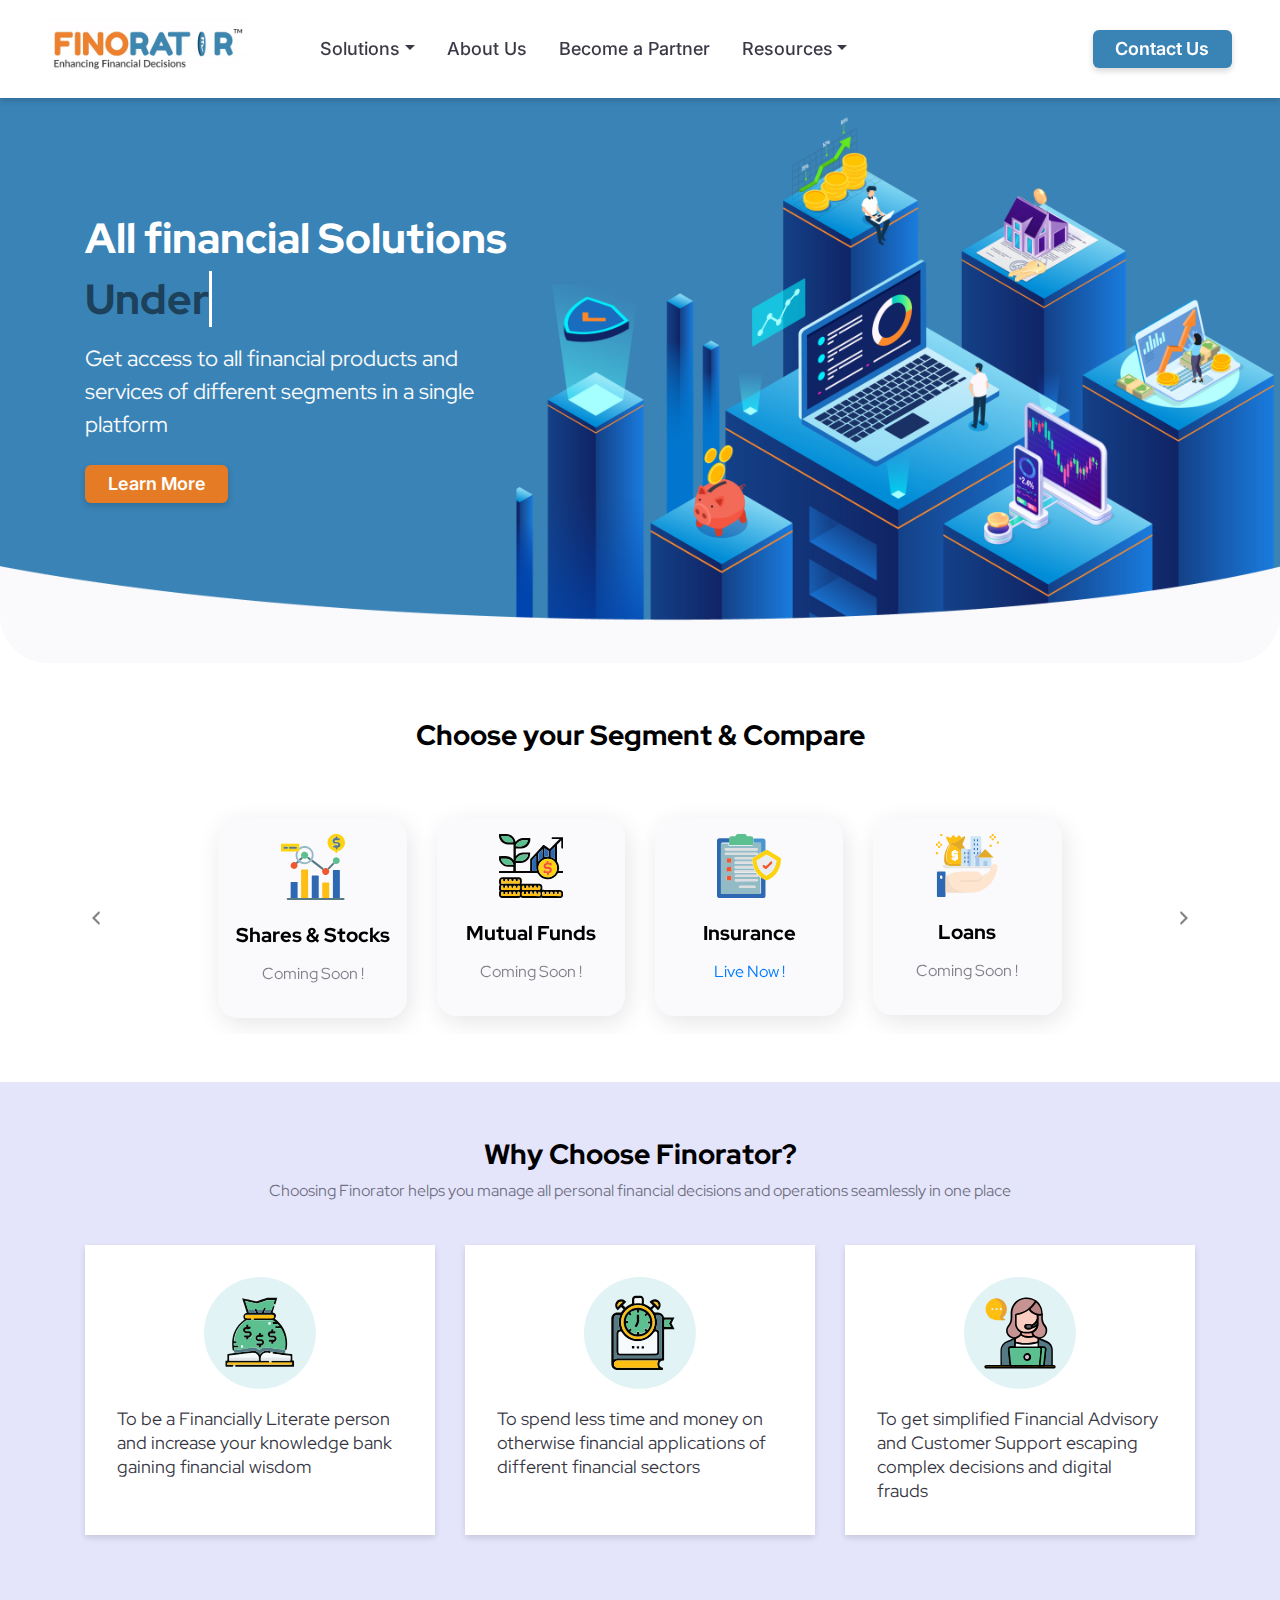
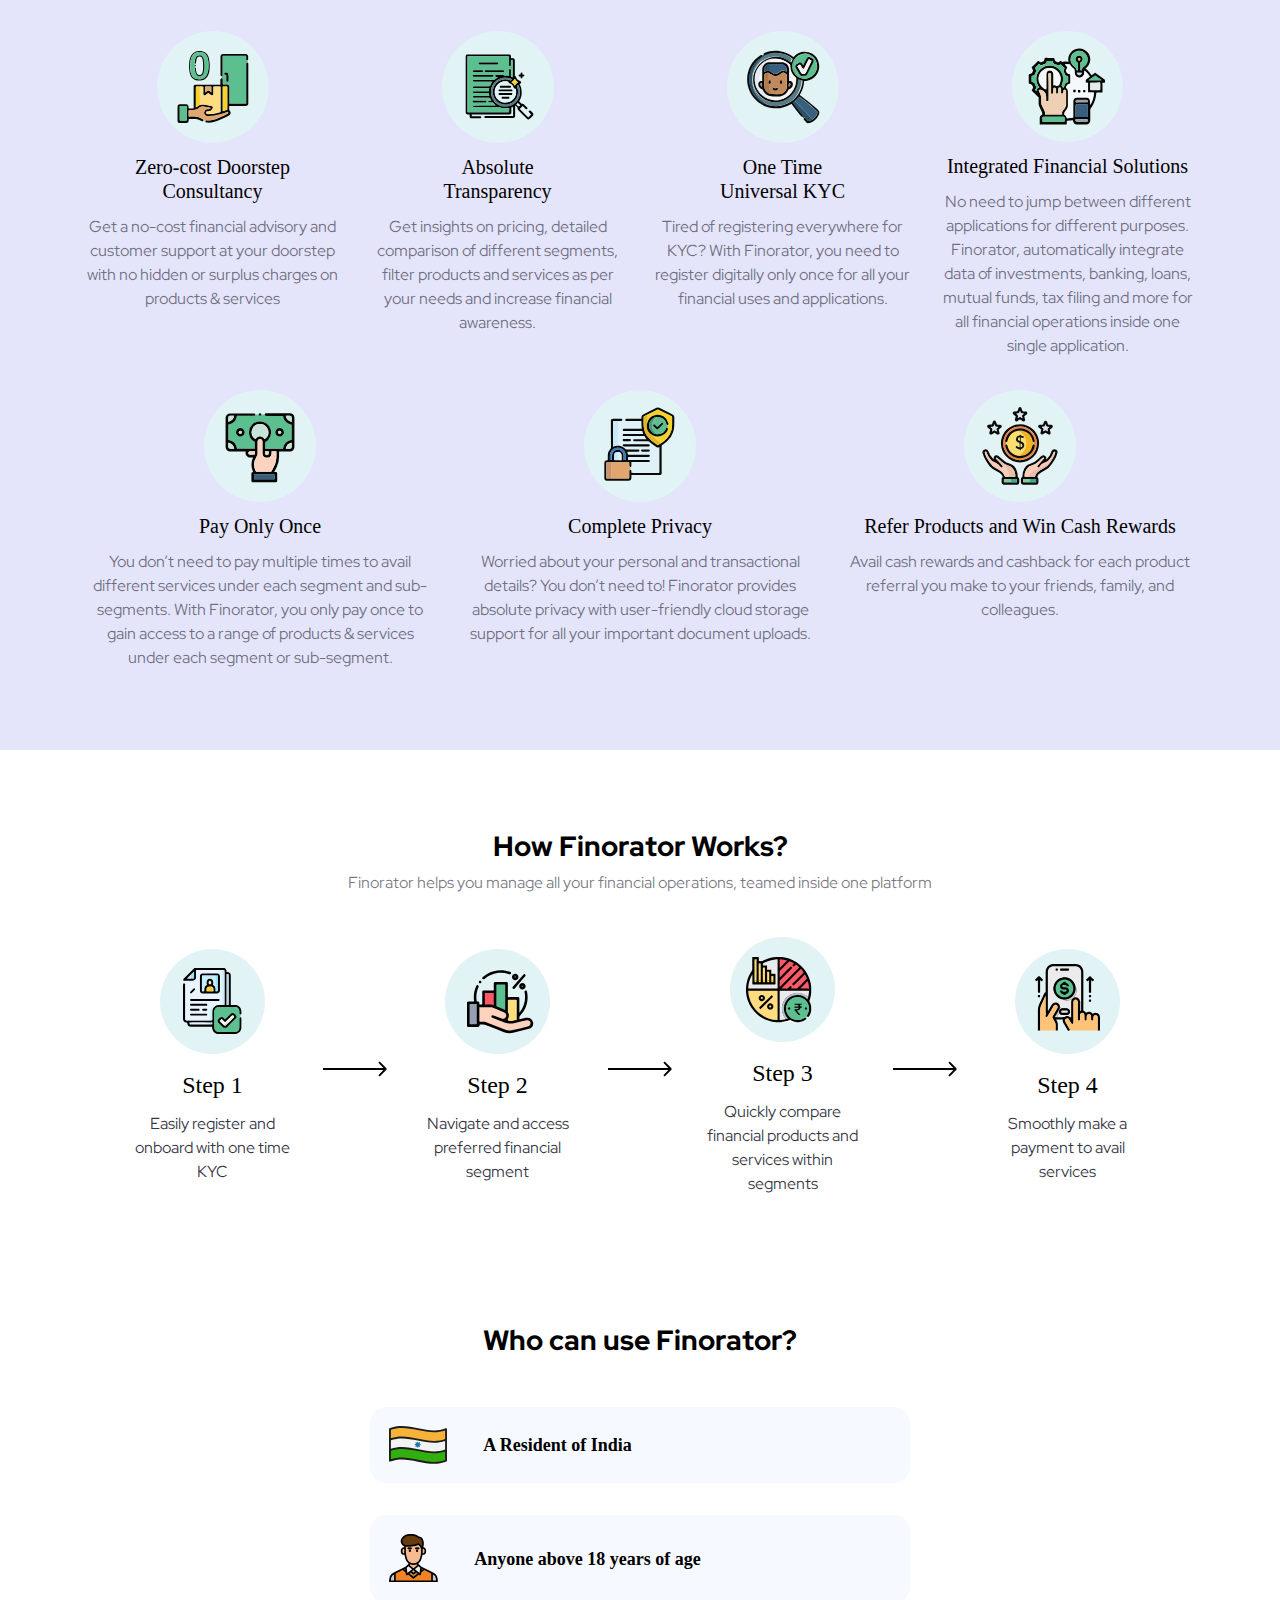
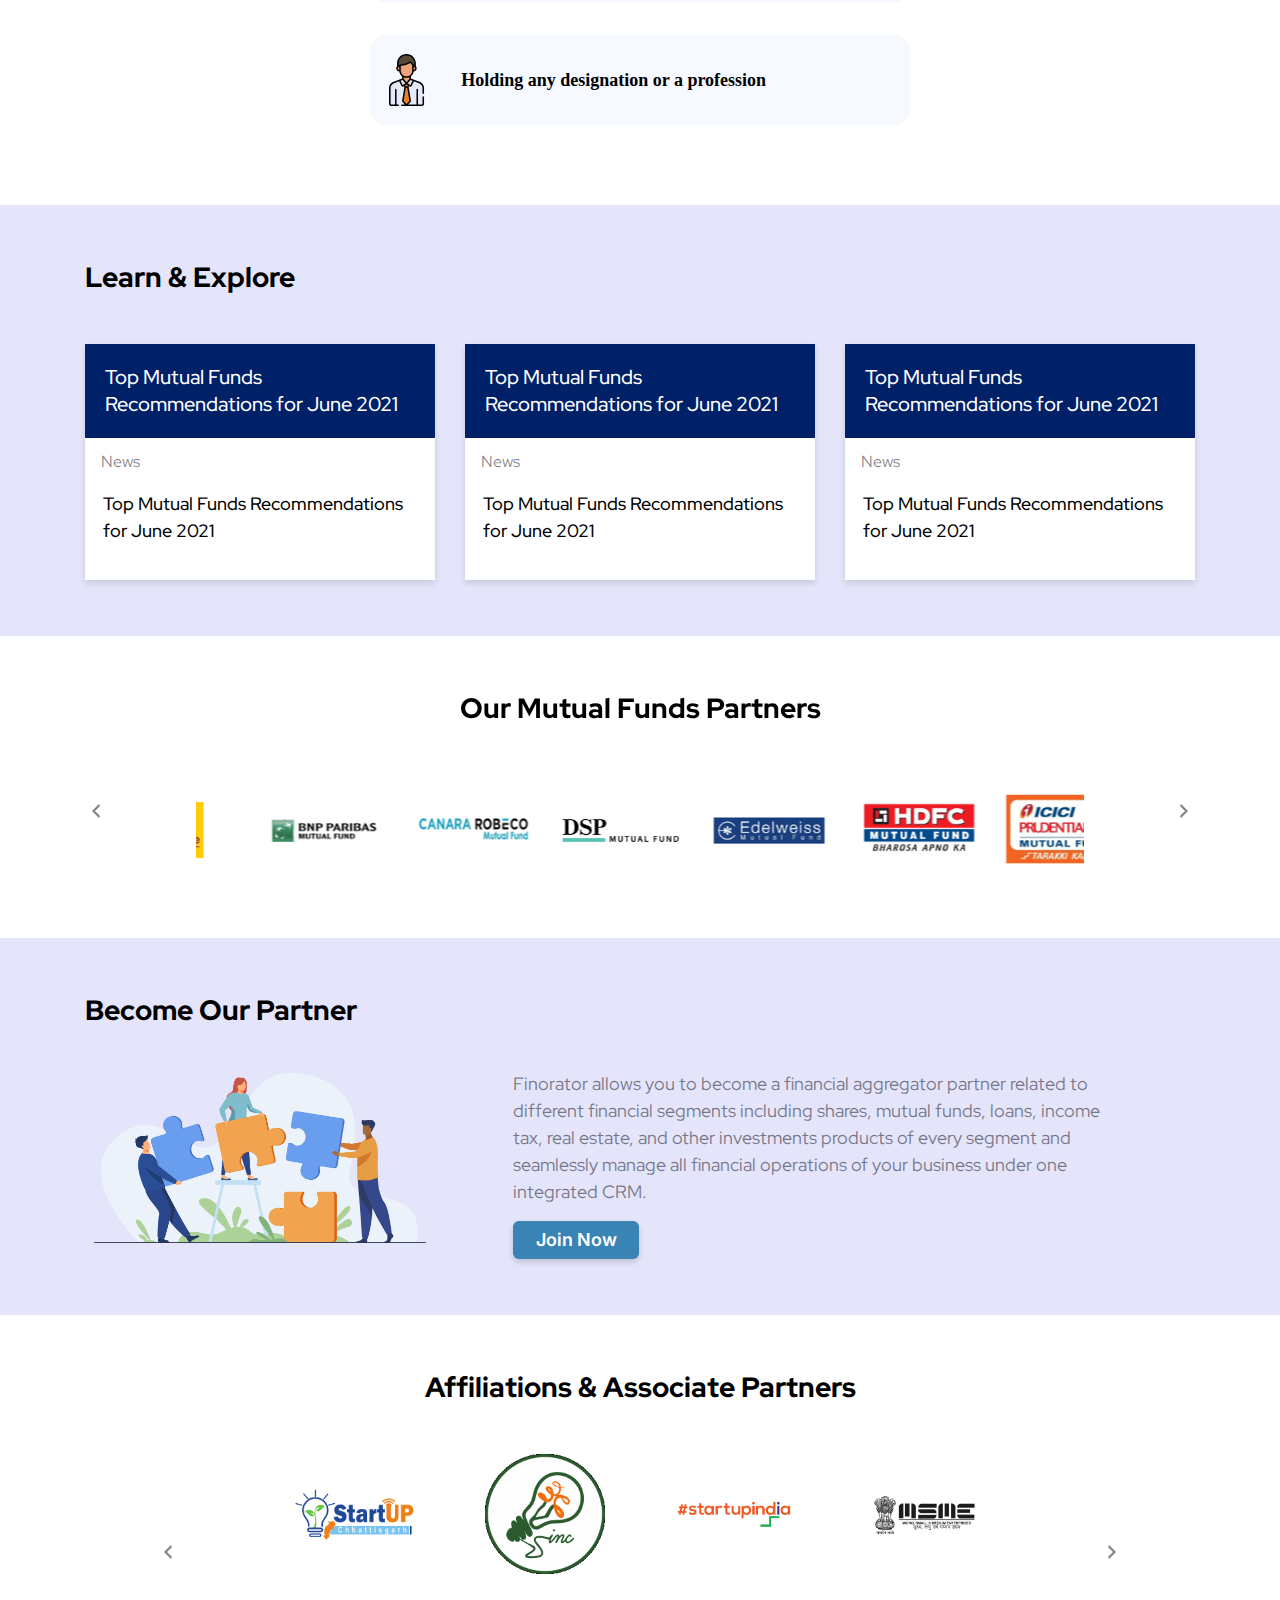
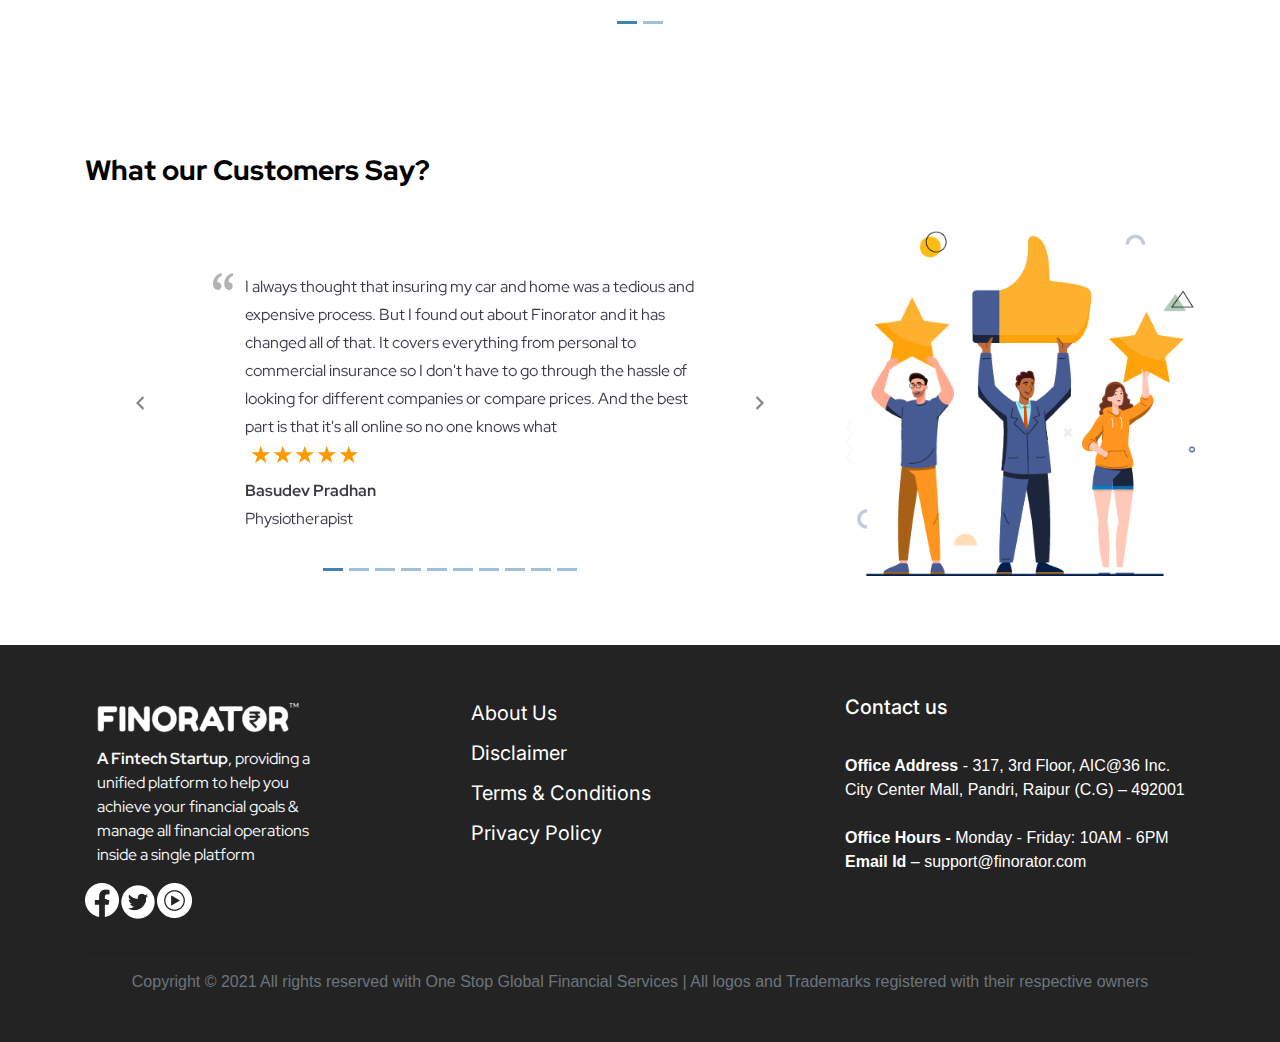
==== commit 8c8203ae: "final" ====
--- a/index.html
+++ b/index.html
@@ -37,10 +37,10 @@
                                     <a tabindex="-1" href="index.html#segment" class="dropdown-item">Mutual Fund</a>
                                 </li>
                                 <li>
-                                    <a tabindex="-1" href="index.html#segment" class="dropdown-item">Insurance</a>
+                                    <a tabindex="-1" href="https://www.gibl.in/?source=1000051793" target="_blank" class="dropdown-item">Insurance</a>
                                 </li>
                                 <li>
-                                    <a tabindex="-1" href="#segment" class="dropdown-item">Loans</a>
+                                    <a tabindex="-1" href="index.html#segment" class="dropdown-item">Loans</a>
                                 </li>
                                 <li>
                                     <a tabindex="-1" href="index.html#segment" class="dropdown-item">Income Tax</a>
@@ -97,9 +97,8 @@
                 <div class="row" style="align-items: center;">
                     <div class="col-lg-7 col-md-6 col-xl-6">
                         <div>
-                            <h1 class="theme-h1 text-white">All financial Solutions
-under <a class="typewrite" data-period="2000" data-type='[ "One Roof.", "One Platform." ]' style="color: rgba(0, 0, 0, 0.5) !important;"></a></h1>
-                            <p class="theme-p mb-4 text-light">Get access to all financial platforms and solutions under a single platform</p>
+                            <h1 class="theme-h1 text-white">All financial Solutions<br><a class="typewrite" data-period="2000" data-type='[ "Under One Roof.", "with Single Click." ]' style="color: rgba(0, 0, 0, 0.5) !important;"></a></h1>
+                            <p class="theme-p mb-4 text-light">Get access to all financial products and services of different segments in a single platform</p>
                             <button class="theme-btn btn my-2 my-sm-0 theme-bg2">Learn More</button>
                         </div>
                     </div>
@@ -107,13 +106,13 @@
             </div>
         </div>
         <div class="segments section-body" id="segment" style="padding-bottom: 3em;">
-            <div class="theme-head text-center">Choose your Segment</div>
+            <div class="theme-head text-center">Choose your Segment & Compare</div>
             <div>
                 <div id="carouselExampleControls" class="carousel slide" data-ride="carousel" data-interval="false">
                     <div class="carousel-inner">
                         <div class="carousel-item active">
                             <div class="row car-row">
-                                <div class="col-lg-2 col-12 col-sm-6 col-xl-3">
+                                <div class="col-lg-2 col-12 col-sm-6 col-xl-2">
                                     <div class="segment-card">
                                         <div class="card-holder">
                                             <img src="assets/stocks.svg">
@@ -124,7 +123,7 @@
                                         </div>
                                     </div>
                                 </div>
-                                <div class="col-lg-2 col-12 col-sm-6 col-xl-3">
+                                <div class="col-lg-2 col-12 col-sm-6 col-xl-2">
                                     <div class="segment-card">
                                         <div class="card-holder">
                                             <img src="assets/mutual-fund.svg">
@@ -134,20 +133,16 @@
                                         </div>
                                     </div>
                                 </div>
-                                <div class="col-lg-2 col-12 col-sm-6 col-xl-3">
+                                <div class="col-lg-2 col-12 col-sm-6 col-xl-2">
                                     <a href="https://www.gibl.in/?source=1000051793"><div class="segment-card">
                                             <div class="card-holder">
                                                 <img src="assets/insurance.svg">
                                                 <div class="card-title">Insurance</div>
-                                                <p class="theme-p theme-color"><a href="https://www.gibl.in/?source=1000051793">Live Now !</a></p>
+                                                <p class="theme-p theme-color"><a href="https://www.gibl.in/?source=1000051793" target="_blank">Live Now !</a></p>
                                             </div>
                                         </div></a>
                                 </div>
-                            </div>
-                        </div>
-                        <div class="carousel-item">
-                            <div class="row car-row">
-                                <div class="col-lg-2 col-12 col-sm-6 col-xl-3">
+                                <div class="col-lg-2 col-12 col-sm-6 col-xl-2">
                                     <div class="segment-card">
                                         <div class="card-holder">
                                             <img src="assets/Loans.svg">
@@ -157,7 +152,11 @@
                                         </div>
                                     </div>
                                 </div>
-                                <div class="col-lg-2 col-12 col-sm-6 col-xl-3">
+                            </div>
+                        </div>
+                        <div class="carousel-item">
+                            <div class="row car-row">
+                                <div class="col-lg-2 col-12 col-sm-6 col-xl-2">
                                     <div class="segment-card">
                                         <div class="card-holder">
                                             <img src="assets/income-tax.svg">
@@ -167,7 +166,7 @@
                                         </div>
                                     </div>
                                 </div>
-                                <div class="col-lg-2 col-12 col-sm-6 col-xl-3">
+                                <div class="col-lg-2 col-12 col-sm-6 col-xl-2">
                                     <div class="segment-card">
                                         <div class="card-holder">
                                             <img src="assets/real-estate.svg">
@@ -188,8 +187,8 @@
         <div class="section-body features">
             <div class="container">
                 <div class="theme-head text-center">
-                    Why choose Finorator
-                    <div class="description">Choosing Finorator helps you manage all personal financial decisions and operations seamlessly in one place
+                    Why Choose Finorator?
+                    <div class="description text-center">Choosing Finorator helps you manage all personal financial decisions and operations seamlessly in one place
 </div>                     
                 </div>
                 <div class="row mb-5">
@@ -214,7 +213,7 @@
                 </div>
                 <div class="row mt-5 pt-5">
                     <div class="col-xl-3 col-lg-3 col-sm-6">
-                        <div class="text-center feature-smallcard">
+                        <div class="feature-smallcard">
                             <img src="assets/side-feature1.svg">
                             <div class="title">Zero-cost Doorstep Consultancy</div>
                             <div class="description">Get a no-cost financial advisory and customer support at your doorstep with no hidden or surplus charges on products & services
@@ -222,17 +221,17 @@
                         </div>
                     </div>
                     <div class="col-xl-3 col-lg-3 col-sm-6">
-                        <div class="text-center feature-smallcard">
+                        <div class="feature-smallcard">
                             <img src="assets/side-feature2.svg">
                             <div class="title">Absolute 
                                 <br>Transparency
                             </div>
-                            <div class="description">Get insights on pricing, a detailed comparison of different segments, and increase your financial awareness by filtering products as per your need.
+                            <div class="description">Get insights on pricing, detailed comparison of different segments, filter products and services as per your needs and increase financial awareness.
 </div>
                         </div>
                     </div>
                     <div class="col-xl-3 col-lg-3 col-sm-6">
-                        <div class="text-center feature-smallcard">
+                        <div class="feature-smallcard">
                             <img src="assets/side-feature3.svg">
                             <div class="title">One Time
                                 <br> Universal KYC
@@ -242,21 +241,21 @@
                         </div>
                     </div>
                     <div class="col-xl-3 col-lg-3 col-sm-6">
-                        <div class="text-center feature-smallcard">
+                        <div class="feature-smallcard">
                             <img src="assets/side-feature4.svg">
-                            <div class="title">Integrated Financial solutions</div>
-                            <div class="description">No need to jump between different applications for different purposes. Using Finorator, you can integrate data of investments, banking, loans, mutual funds, tax filing and more for all financial operations inside one single application.</div>
+                            <div class="title">Integrated Financial Solutions</div>
+                            <div class="description">No need to jump between different applications for different purposes. Finorator, automatically integrate data of  investments, banking, loans, mutual funds, tax filing and more for all financial operations inside one single application.</div>
                         </div>
                     </div>
                     <div class="col-xl-4 col-lg-4 col-sm-6"> 
-                        <div class="text-center feature-smallcard">
+                        <div class="feature-smallcard">
                             <img src="assets/feature-5.svg">
-                            <div class="title">Pay Once for One Segment</div>
+                            <div class="title">Pay Only Once</div>
                             <div class="description">You don’t need to pay multiple times to avail different services under each segment and sub-segments. With Finorator, you only pay once to gain access to a range of products & services under each segment or sub-segment.</div>
                         </div>
                     </div>
                     <div class="col-xl-4 col-lg-4 col-sm-6">
-                        <div class="text-center feature-smallcard">
+                        <div class="feature-smallcard">
                             <img src="assets/feature-6.svg">
                             <div class="title">Complete Privacy</div>
                             <div class="description">Worried about your personal and transactional details? You don’t need
@@ -265,9 +264,9 @@
                         </div>
                     </div>
                     <div class="col-xl-4 col-lg-4 col-sm-12">
-                        <div class="text-center feature-smallcard">
+                        <div class="feature-smallcard">
                             <img src="assets/feature-7.svg">
-                            <div class="title">Refer products and Win Cash Rewards</div>
+                            <div class="title">Refer Products and Win Cash Rewards</div>
                             <div class="description">Avail cash rewards and cashback for each product referral you make to your friends, family, and colleagues.
 </div>
                         </div>
@@ -277,8 +276,8 @@
         </div>
         <div class="section-body steps">
             <div class="container">
-                <div class="theme-head">How Finorator Works
-                    <div class="description text-left">Finorator helps you manage all your financial operations, teamed inside one platform
+                <div class="theme-head text-center">How Finorator Works?
+                    <div class="description text-center">Finorator helps you manage all your financial operations, teamed inside one platform
 </div>
                 </div>
                 <div class="row" style="align-items: center; justify-content: center;">
@@ -325,8 +324,8 @@
         </div>
         <div class="section-body">
             <div class="container">
-                <div class="theme-head">Who can use Finorator?</div>
-                <div class="row">
+                <div class="theme-head text-center">Who can use Finorator?</div>
+                <div class="row" style="justify-content: center;">
                     <div class="col-lg-6 col-md-12 col-xl-6">
                         <ul class="list-group eligible-list">
                             <li class="list-group-item">
@@ -720,13 +719,13 @@
         </div>
         <div class="section-body partner">
             <div class="container">
-                <div class="theme-head">Become Our Partner</div>
+                <div class="theme-head text-left" style="padding-bottom: 0.5em;">Become Our Partner</div>
                 <div class="row" style="align-items: center;">
                     <div class="p-4 col-xl-4 col-lg-4 col-12">
                         <img src="assets/partner.png">
                     </div>
-                    <div class="pl-5 pr-5 ml-5 col-xl-7 col-lg-7 col-10">
-                        <p class="theme-p">Finorator allows you to become a financial aggregator partner related to different financial segments including shares, mutual funds, loans, income tax, real estate, and other investments products of every segment and seamlessly manage all financial operations of your business under one integrated CRM.</p>
+                    <div class="pr-5 ml-5 col-xl-7 col-lg-7 col-10">
+                        <p class="theme-p" style="font-size: 18px;">Finorator allows you to become a financial aggregator partner related to different financial segments including shares, mutual funds, loans, income tax, real estate, and other investments products of every segment and seamlessly manage all financial operations of your business under one integrated CRM.</p>
                         <a class="theme-btn btn my-2 my-sm-0" href="partner.html">Join Now</a>
                     </div>
                 </div>
@@ -734,77 +733,77 @@
         </div>
         <div class="section-body">
             <div class="container">
-                <div class="theme-head text-center">Associated partners with
+                <div class="theme-head text-center"> Affiliations & Associate Partners
 </div>
-                <div class="row" style="align-items: center; justify-content: center;">
-                    <div class="col-lg-2 col-12 col-sm-6 col-xl-3">
-                        <div class="step-card">
-                            <img src="assets/BSestarMF.gif">
-                            <div class="title">BSE STAR MF</div>
-                            <div class="description">BSE Star MF Member Code&nbsp;- 
-                                <b>52145</b>
-                            </div>
-                        </div>
-                    </div>
-                    <div class="col-lg-2 col-12 col-sm-6 col-xl-3">
-                        <div class="step-card">
-                            <img src="assets/amfi.jpeg">
-                            <div class="title">AMFI</div>
-                            <div class="description">AMFI Member Code&nbsp;- 
-                                <b>147019</b>
-                            </div>
-                        </div>
-                    </div>
-                    <div class="col-lg-2 col-12 col-sm-6 col-xl-3">
-                        <div class="step-card">
-                            <img src="assets/dealsofloan.png">
-                            <div class="title">Deals of Loan</div>
-                        </div>
-                    </div>
-                    <div class="col-lg-2 col-12 col-sm-6 col-xl-3">
-                        <div class="step-card">
-                            <img src="assets/pos-gibl-logo.jpeg">
-                            <div class="title">GIBL</div>
-                        </div>
-                    </div>
+                <div id="carouselExampleControls4" class="carousel slide" data-ride="carousel" data-interval="false">
+                    <ol class="carousel-indicators">
+                        <li data-target="#carouselExampleControls4" data-slide-to="0" class="active"></li>
+                        <li data-target="#carouselExampleControls4" data-slide-to="1"></li>
+                    </ol>
+                    <div class="carousel-inner">
+                        <div class="carousel-item active">
+                            <div class="row affiliations" style="align-items: center; justify-content: center; padding-bottom: 4em;">
+                                <div class="col-lg-2 col-12 col-sm-6 col-xl-2">
+                                    <div class="step-card">
+                                        <img src="assets/startuplogo_trans.png">
+                                    </div>
+                                </div>
+                                <div class="col-lg-2 col-12 col-sm-6 col-xl-2">
+                                    <div class="step-card">
+                                        <img src="assets/36inc.png">
+                                    </div>
+                                </div>
+                                <div class="col-lg-2 col-12 col-sm-6 col-xl-2">
+                                    <div class="step-card">
+                                        <img src="assets/Startup%20India%20Logo1-02.png">
+                                    </div>
+                                </div>
+                                <div class="col-lg-2 col-12 col-sm-6 col-xl-2">
+                                    <div class="step-card">
+                                        <img src="assets/msme.webp">
+                                    </div>
+                                </div>
+                            </div>
+                        </div>
+                        <div class="carousel-item">
+                            <div class="row" style="align-items: center; justify-content: center; padding-bottom: 4em;">
+                                <div class="col-lg-2 col-12 col-sm-6 col-xl-2">
+                                    <div class="step-card">
+                                        <img src="assets/BSestarMF.gif">
+                                        <div class="description">Member Code- 
+                                            <b>52145</b>
+                                        </div>
+                                    </div>
+                                </div>
+                                <div class="col-lg-2 col-12 col-sm-6 col-xl-3">
+                                    <div class="step-card">
+                                        <img src="assets/amfi.jpeg">
+                                        <div class="description">Member Code-
+                                            <b>147019</b>
+                                        </div>
+                                    </div>
+                                </div>
+                                <div class="col-lg-2 col-12 col-sm-6 col-xl-2">
+                                    <div class="step-card">
+                                        <img src="assets/dealsofloan.png">
+                                    </div>
+                                </div>
+                                <div class="col-lg-2 col-12 col-sm-6 col-xl-2">
+                                    <div class="step-card">
+                                        <img src="assets/pos-gibl-logo.jpeg">
+                                    </div>
+                                </div>
+                            </div>
+                        </div>
+                    </div>
+                    <a class="carousel-control-prev" href="#carouselExampleControls4" role="button" data-slide="prev"> <span class="carousel-control-prev-icon" aria-hidden="true" style="background-image: url('assets/dashicons_arrow-left-alt2.png');"></span> <span class="sr-only">Previous</span> </a>
+                    <a class="carousel-control-next" href="#carouselExampleControls4" role="button" data-slide="next"> <span class="carousel-control-next-icon" aria-hidden="true" style="background-image: url('assets/dashicons_arrow-left-alt1.png');"></span> <span class="sr-only">Next</span> </a>
                 </div>
             </div>
         </div>
         <div class="section-body">
             <div class="container">
-                <div class="theme-head text-center">Government Affiliations
-</div>
-                <div class="row affiliations" style="align-items: center; justify-content: center;">
-                    <div class="col-lg-2 col-12 col-sm-6 col-xl-3">
-                        <div class="step-card">
-                            <img src="assets/startuplogo_trans.png">
-                            <div class="title">Start up Chhattisgarh</div>
-                        </div>
-                    </div>
-                    <div class="col-lg-2 col-12 col-sm-6 col-xl-3">
-                        <div class="step-card">
-                            <img src="assets/36inc.png">
-                            <div class="title">36Inc</div>
-                        </div>
-                    </div>
-                    <div class="col-lg-2 col-12 col-sm-6 col-xl-3">
-                        <div class="step-card">
-                            <img src="assets/Startup%20India%20Logo1-02.png">
-                            <div class="title">Start-up India</div>
-                        </div>
-                    </div>
-                    <div class="col-lg-2 col-12 col-sm-6 col-xl-3">
-                        <div class="step-card">
-                            <img src="assets/png-clipart-government-of-india-ministry-of-micro-small-and-medium-enterprises-small-business-india-text-logo-thumbnail.png">
-                            <div class="title">Ministry of MSME</div>
-                        </div>
-                    </div>
-                </div>
-            </div>
-        </div>
-        <div class="section-body">
-            <div class="container">
-                <div class="theme-head">What our Customers Say?</div>
+                <div class="theme-head" style="padding-bottom: 0.5em;">What our Customers Say?</div>
                 <div class="row" style="align-items: center;">
                     <div class="col-xl-8">
                         <div id="carouselExampleControls3" class="carousel slide" data-ride="carousel" data-interval="false">
@@ -864,7 +863,7 @@
                                     <div class="testimony-card">
                                         <div class="testimony-body">
                                             <img src="assets/testimony-icon.svg"/>
-                                            <div class="cont">Finorator is a simple and effective solution to the time-consuming task of getting insurance. It's very easy to use and I was able to find a policy for my new Audi A8 with just a few clicks. The app gave me all the options, from basic insurance for low-cost coverage to comprehensive insurance with high premiums. I found it extremely easy to narrow
+                                            <div class="cont">Finorator is a simple and effective solution to the time-consuming task of getting insurance. It's very easy to use and I was able to find a policy for my new Audi A8 with just a few clicks. It gave me all the options, from basic insurance for low-cost coverage to comprehensive insurance with high premiums. I found it extremely easy to narrow
                                                 <br>
                                                 <div class="star-rating">
                                                     <label for="5-stars" class="star">&#9733;</label>
@@ -902,7 +901,7 @@
                                     <div class="testimony-card">
                                         <div class="testimony-body">
                                             <img src="assets/testimony-icon.svg"/>
-                                            <div class="cont">Finorator is a great online insurance company. They have a very user-friendly interface and they offer their clients really competitive prices. I am so glad I switched to them, the only thing I regret is not doing it sooner
+                                            <div class="cont">Finorator is a great online insurance platform. They have a very user-friendly interface and they offer their clients really competitive prices. I am so glad I switched to them, the only thing I regret is not doing it sooner
                                                 <br>
                                                 <div class="star-rating">
                                                     <label for="5-stars" class="star">&#9733;</label>
@@ -921,7 +920,7 @@
                                     <div class="testimony-card">
                                         <div class="testimony-body">
                                             <img src="assets/testimony-icon.svg"/>
-                                            <div class="cont">I am about to purchase my first car and I was really looking forward to getting coverage. I did not know much about insurance in general, let alone online insurance. Thankfully, Finorator came in when I needed it the most. The app made all the process hassle-free and helped me understand the basics of insurance policies. It's good that there is an app like
+                                            <div class="cont">I am about to purchase my first car and I was really looking forward to getting coverage. I did not know much about insurance in general, let alone online insurance. Thankfully, Finorator came in when I needed it the most. It made all the process hassle-free and helped me understand the basics of insurance policies.
                                                 <br>
                                                 <div class="star-rating">
                                                     <label for="5-stars" class="star">&#9733;</label>
@@ -1008,7 +1007,8 @@
             <div class="container">
                 <div class="row">
                     <div class="col-xl-3 col-lg-3 col-12">
-                        <img src="assets/logo-white.png" class="mb-4">
+                        <img src="assets/logo-white.png">
+                        <p class="theme-p text-light" style="padding-left: 12px;"><b>A Fintech Startup</b>, providing a unified platform to help you achieve your financial goals &amp; manage all financial operations inside a single platform</p>
                         <ul class="sm-icons">
                             <li>
                                 <img src="assets/fb.png">
@@ -1038,13 +1038,11 @@
                         </ul>
                     </div>
                     <div class="col-xl-4 col-lg-5 col-9">
-                        <div class="title">Reach us at</div>
-                        <p class="text-right text-white"><b>Office Address</b> -  317, 3rd Floor, AIC@36 Inc.
-City Center Mall, Pandri, Raipur (C.G) – 492001<br><br><b>OFFICE HOURS</b>
-Monday - Friday: 10AM - 6PM -Saturday: By appointment -Sunday: Closed<b>
-Reach Us Email id</b> – support@finorator.com</p>
+                        <div class="title">Contact us</div>
+                        <p class="text-white text-left"><b>Office Address</b> -  317, 3rd Floor, AIC@36 Inc.
+City Center Mall, Pandri, Raipur (C.G) – 492001<br><br><b>Office Hours -</b>
+Monday - Friday: 10AM - 6PM<b>
+Email Id</b> – support@finorator.com</p>
                     </div>
                 </div>
                 <hr>
--- a/main.css
+++ b/main.css
@@ -111,8 +111,8 @@
 }
 
 .segment-card {
-    padding-right: 2em;
-    padding-left: 2em;
+    padding-right: 0em;
+    padding-left: 0em;
     text-align: center;
     margin-bottom: 1em;
     margin-top: 1em;
@@ -123,7 +123,8 @@
     background: #FAFAFD;
     box-shadow: 3px 6px 24px rgba(0, 0, 0, 0.1);
     border-radius: 20px;
-    padding: 2em;
+    padding: 1em;
+    transition: 0.3s;
 }
 
 .card-holder img {
@@ -174,6 +175,8 @@
     box-shadow: 0px 3px 6px rgba(0, 0, 0, 0.12);
     padding: 2em;
     text-align: center;
+    min-height: 290px;
+    transition: 0.3s;
 }
 
 .description {
@@ -192,7 +195,7 @@
     font-weight: normal;
     font-size: 18px;
     line-height: 24px;
-    text-align: center;
+    text-align: left;
     color: rgba(7, 6, 22, 0.81);
     padding-top: 1em;
 }
@@ -204,8 +207,8 @@
     font-family: Avenir;
     font-style: normal;
     font-weight: normal;
-    font-size: 24px;
-    line-height: 32px;
+    font-size: 20px;
+    line-height: 24px;
     text-align: center;
     color: #000000;
     padding-top: 12px;
@@ -336,19 +339,21 @@
     line-height: 29px;
 
     /* identical to box height */
-    text-align: right;
+    text-align: left;
     color: #FFFFFF;
     padding-bottom: 32px;
 }
 
 .feature-smallcard {
     margin-bottom: 2em;
+    text-align: center;
 }
 
 .sub-hero {
-    padding-top: 5em;
-    padding-bottom: 5em;
+    padding-top: 1em;
+    padding-bottom: 2em;
     background-color: #3A83B5;
+    border-radius: 0;
 }
 
 .sub-hero .theme-h1 {
@@ -362,7 +367,7 @@
     background-size: cover;
     margin-bottom: 3em;
     background-position: center center;
-    padding-top: 7em;
+    padding-top: 4em;
     background-color: #e4e4fa;
 }
 
@@ -372,11 +377,12 @@
 .vision-card {
     background: #FFFFFF;
     box-shadow: 0px 3px 6px rgba(0, 0, 0, 0.12);
-    padding: 2em;
+    padding: 1em;
     text-align: center;
     margin-left: 2em;
     margin-right: 2em;
     margin-bottom: -6.5em;
+    transition: 0.3s;
 }
 
 .about-u .vision-card .theme-head {
@@ -727,6 +733,30 @@
     max-width: 20px;
 }
 
+#carouselExampleControls4 .carousel-indicators li {
+    color: #232323 !important;
+    background-color: #3e84b3;
+    max-width: 20px;
+}
+
 .affiliations img {
     min-width: 120px;
+}
+
+.segment-card .card-holder:hover {
+    box-shadow: 0px 6px 12px 8px rgba(0, 0, 0, 0.12);
+}
+
+.feature-bigcard:hover {
+    box-shadow: 0px 6px 12px 8px rgba(0, 0, 0, 0.12);
+}
+
+.vision-card:hover {
+    box-shadow: 0px 6px 12px 8px rgba(0, 0, 0, 0.12);
+}
+
+@media only screen and (max-width:575px) {
+    .testimony-body {
+        margin-left: 0;
+    }
 }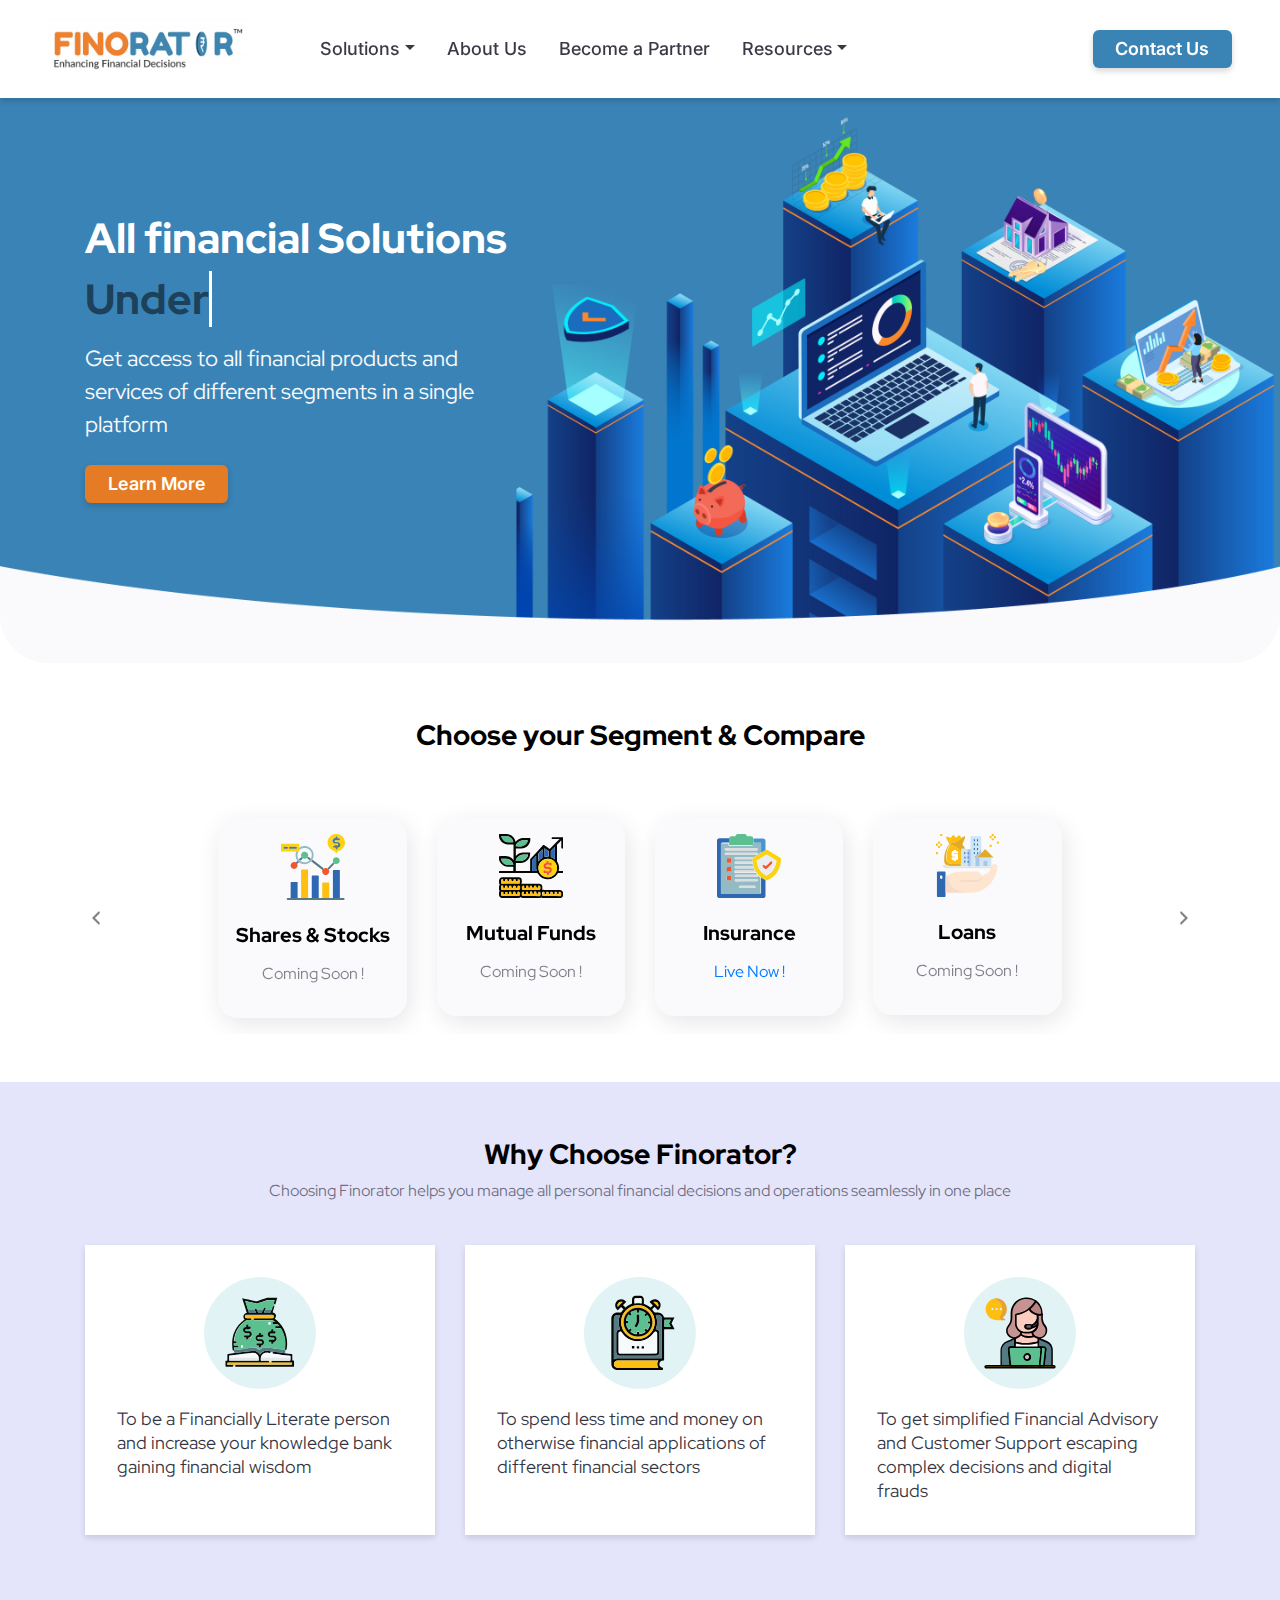
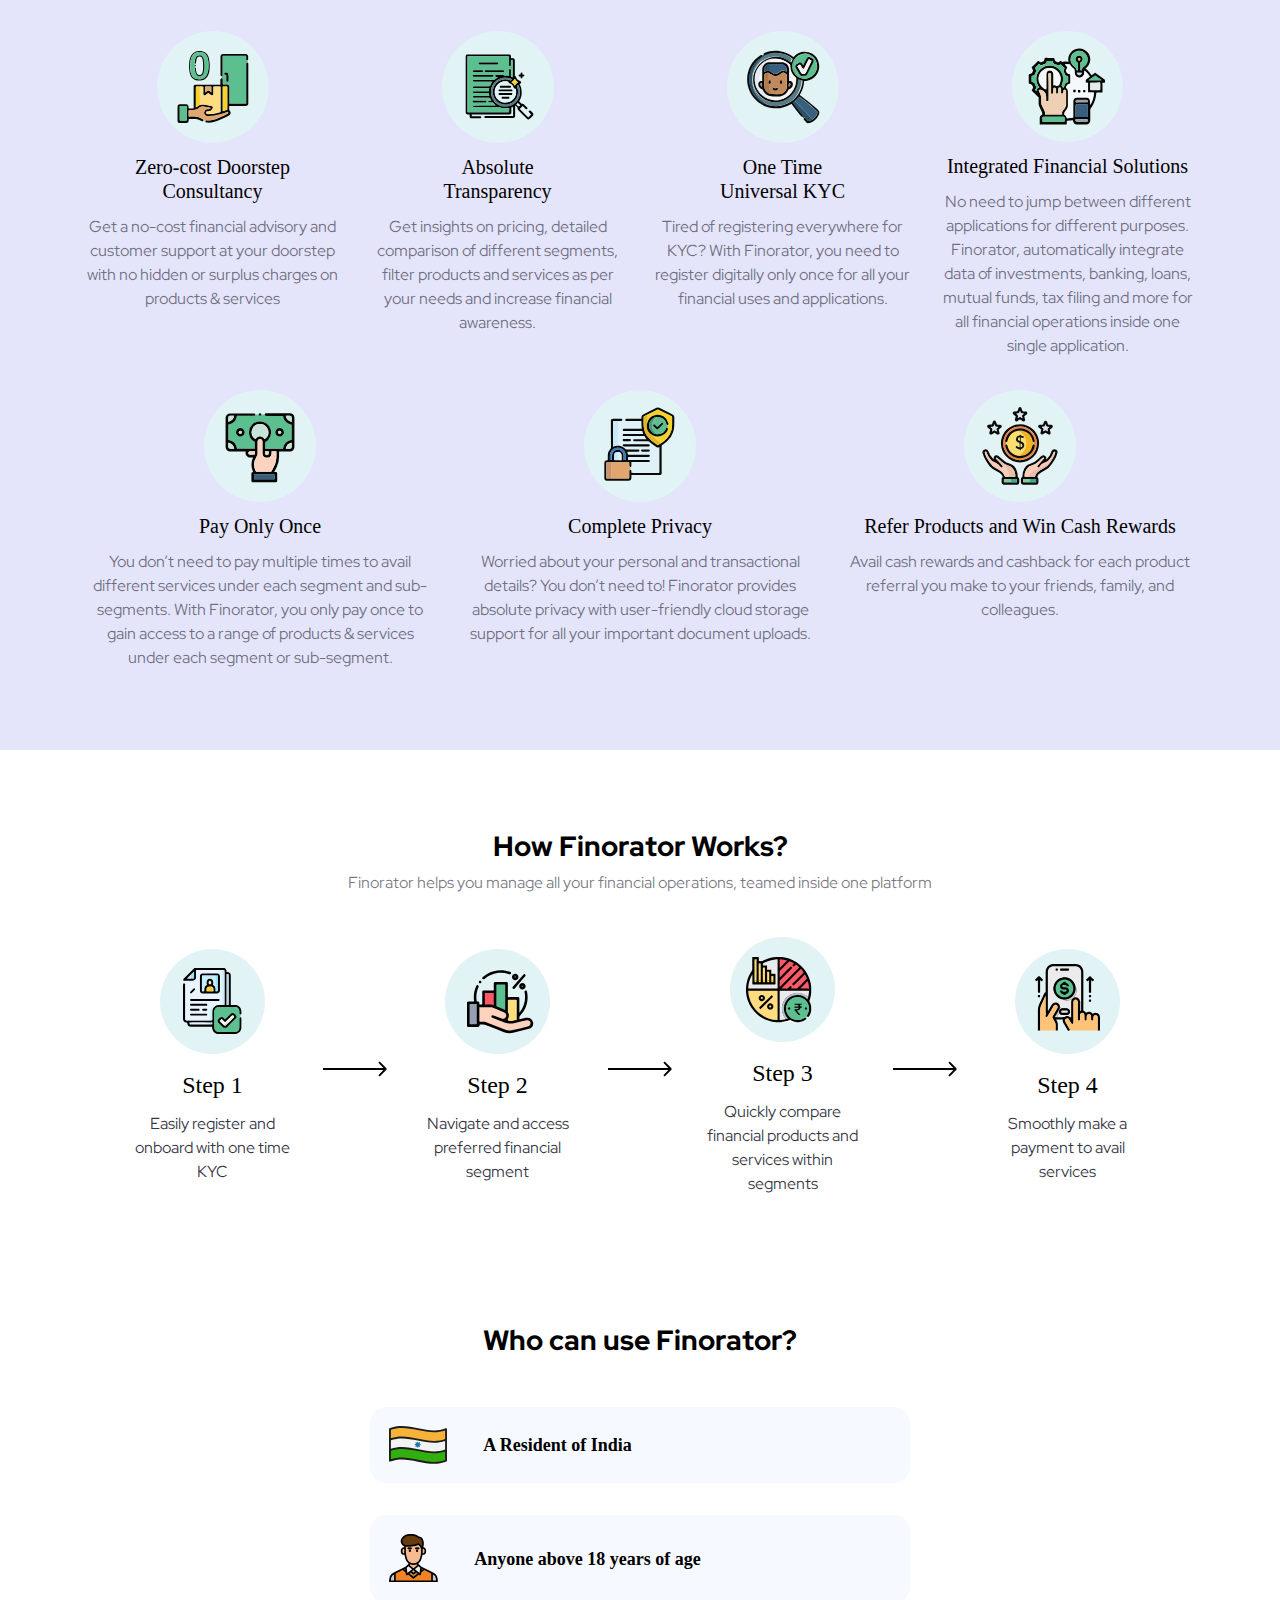
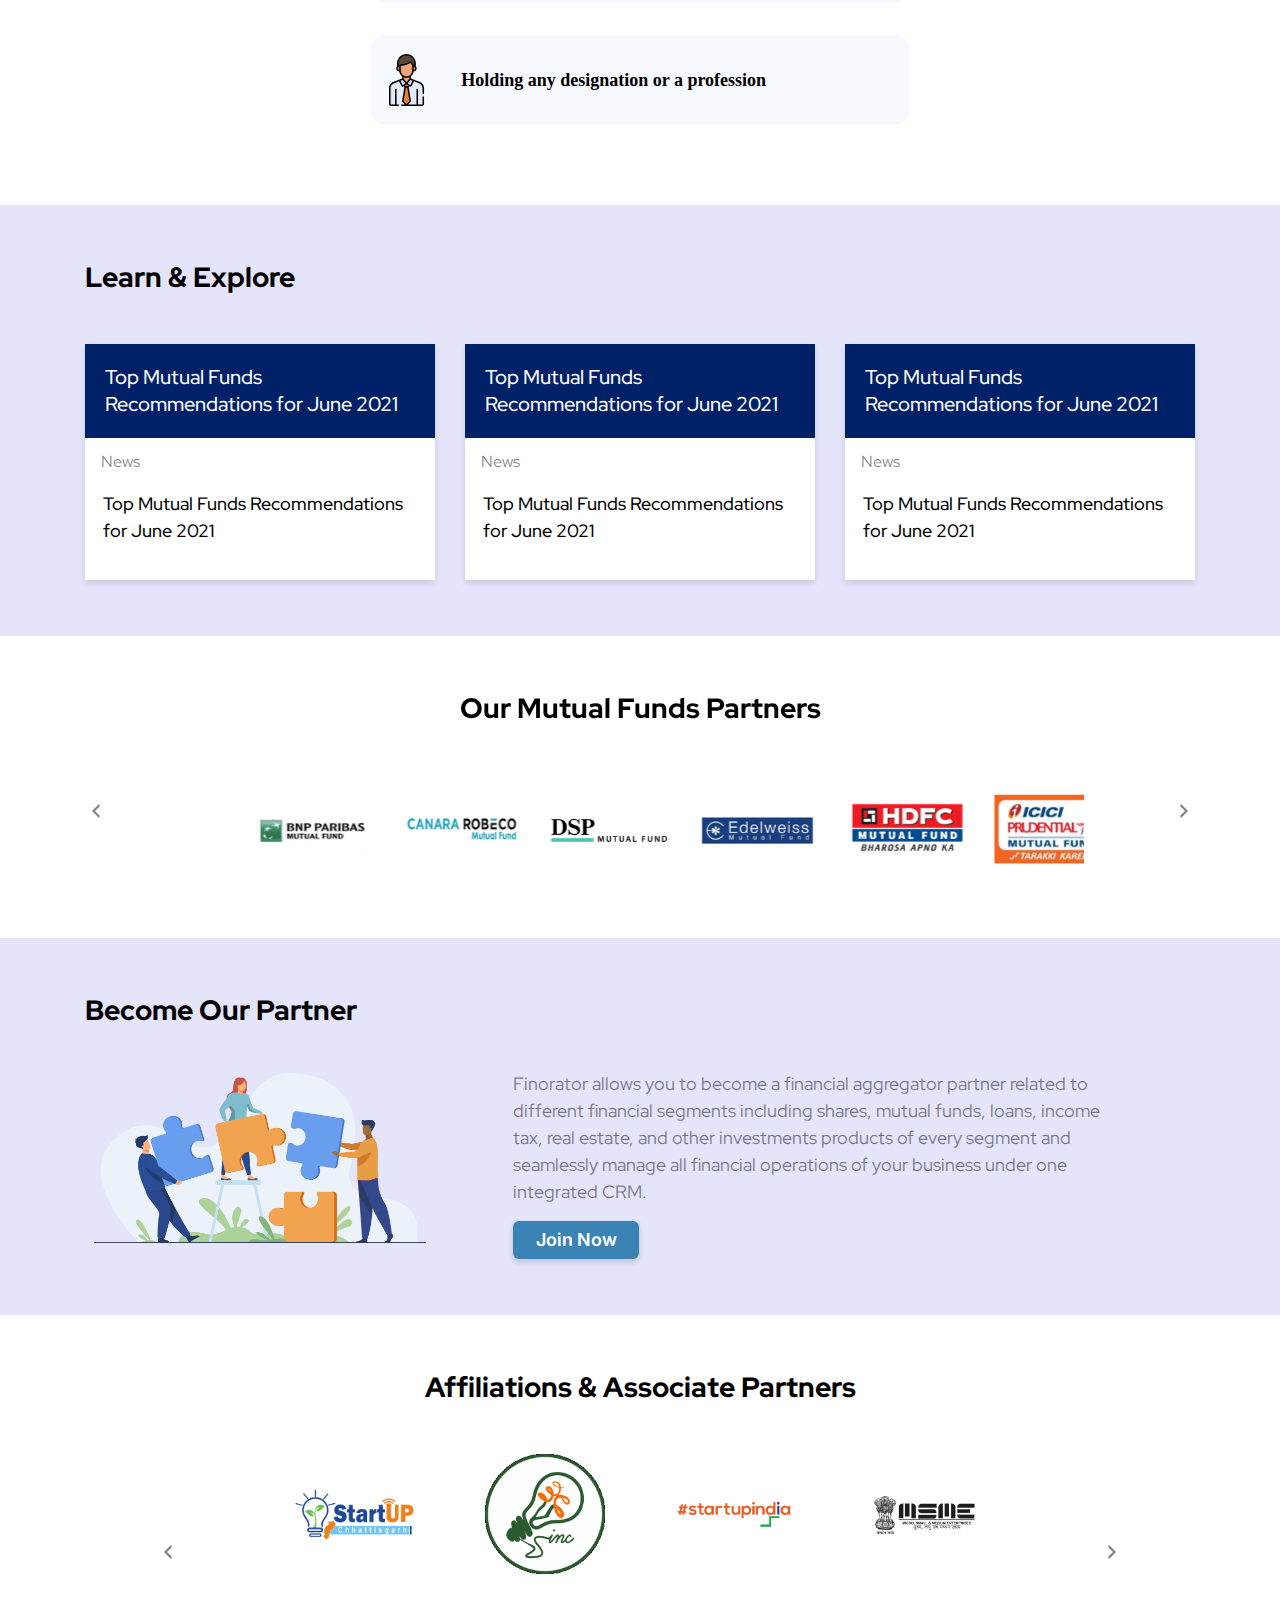
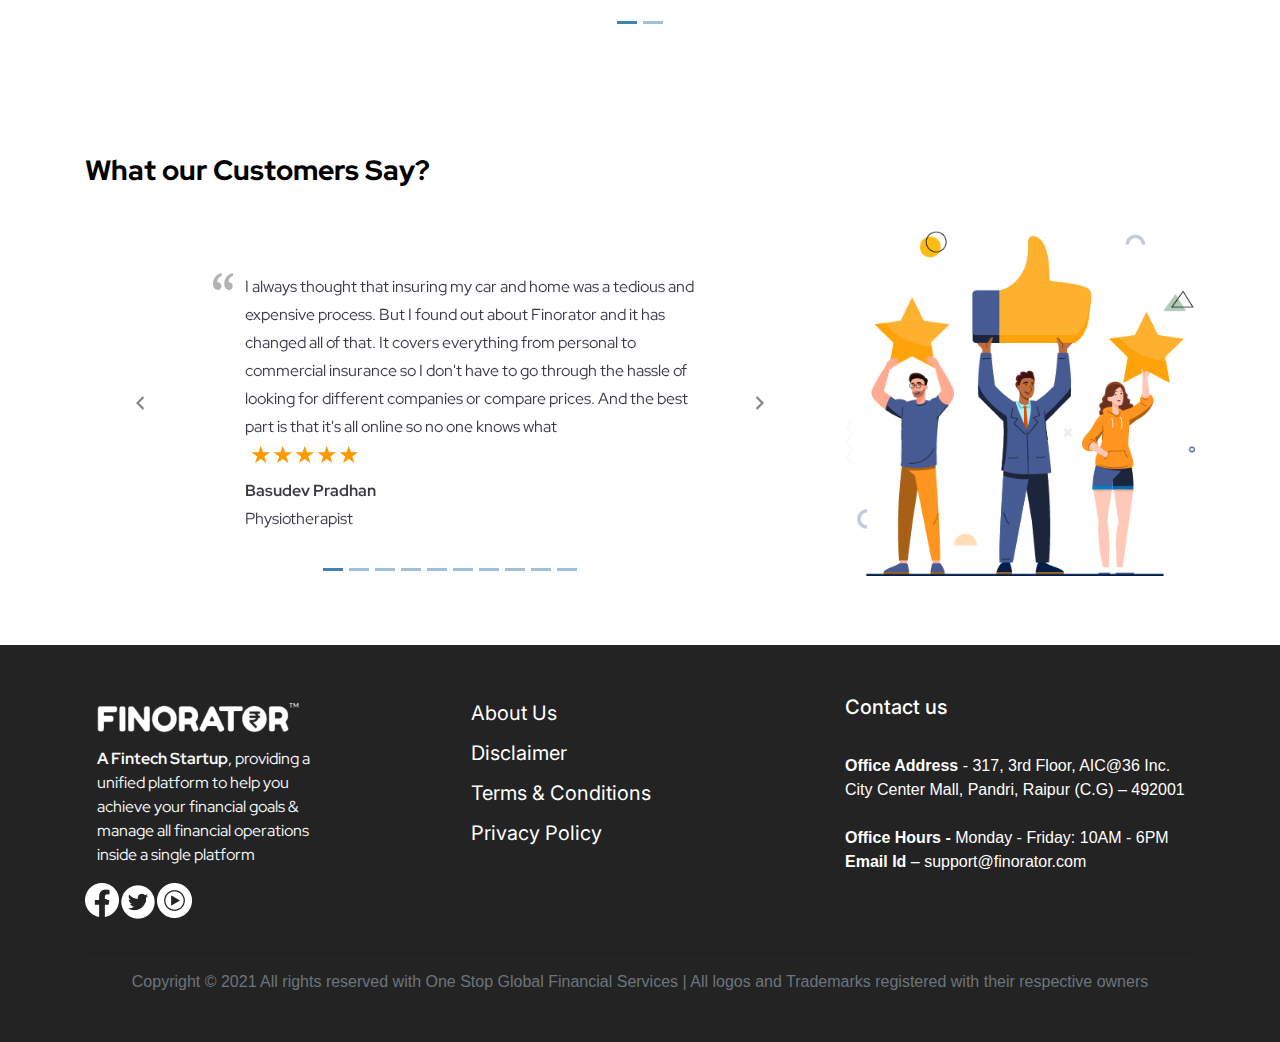
==== commit 0c5536fa: "final" ====
--- a/index.html
+++ b/index.html
@@ -37,7 +37,7 @@
                                     <a tabindex="-1" href="index.html#segment" class="dropdown-item">Mutual Fund</a>
                                 </li>
                                 <li>
-                                    <a tabindex="-1" href="https://www.gibl.in/?source=1000051793" target="_blank" class="dropdown-item">Insurance</a>
+                                    <a tabindex="-1" href="https://www.gibl.in/?source=1000051793" class="dropdown-item">Insurance</a>
                                 </li>
                                 <li>
                                     <a tabindex="-1" href="index.html#segment" class="dropdown-item">Loans</a>
@@ -138,7 +138,7 @@
                                             <div class="card-holder">
                                                 <img src="assets/insurance.svg">
                                                 <div class="card-title">Insurance</div>
-                                                <p class="theme-p theme-color"><a href="https://www.gibl.in/?source=1000051793" target="_blank">Live Now !</a></p>
+                                                <p class="theme-p theme-color"><a href="https://www.gibl.in/?source=1000051793">Live Now !</a></p>
                                             </div>
                                         </div></a>
                                 </div>
--- a/main.css
+++ b/main.css
@@ -759,4 +759,8 @@
     .testimony-body {
         margin-left: 0;
     }
+
+    .vision-card {
+        margin-bottom: 1em;
+    }
 }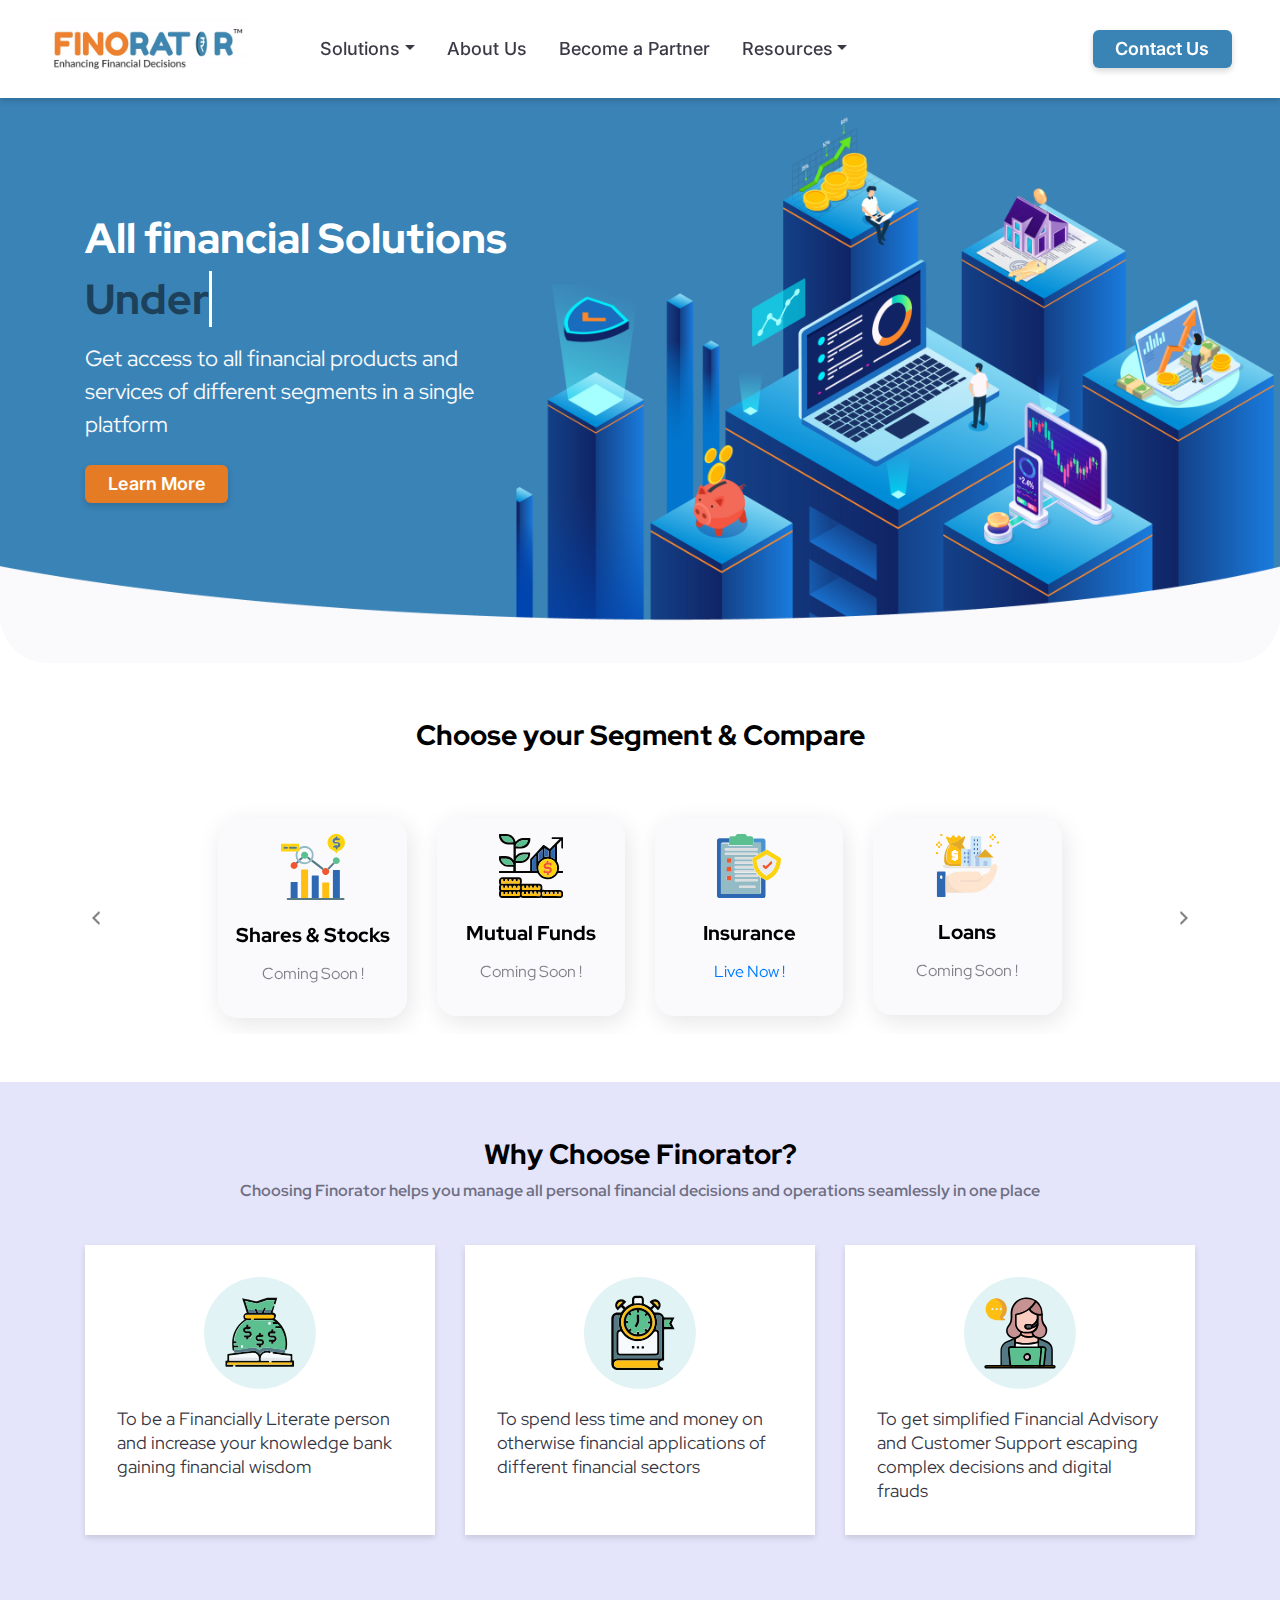
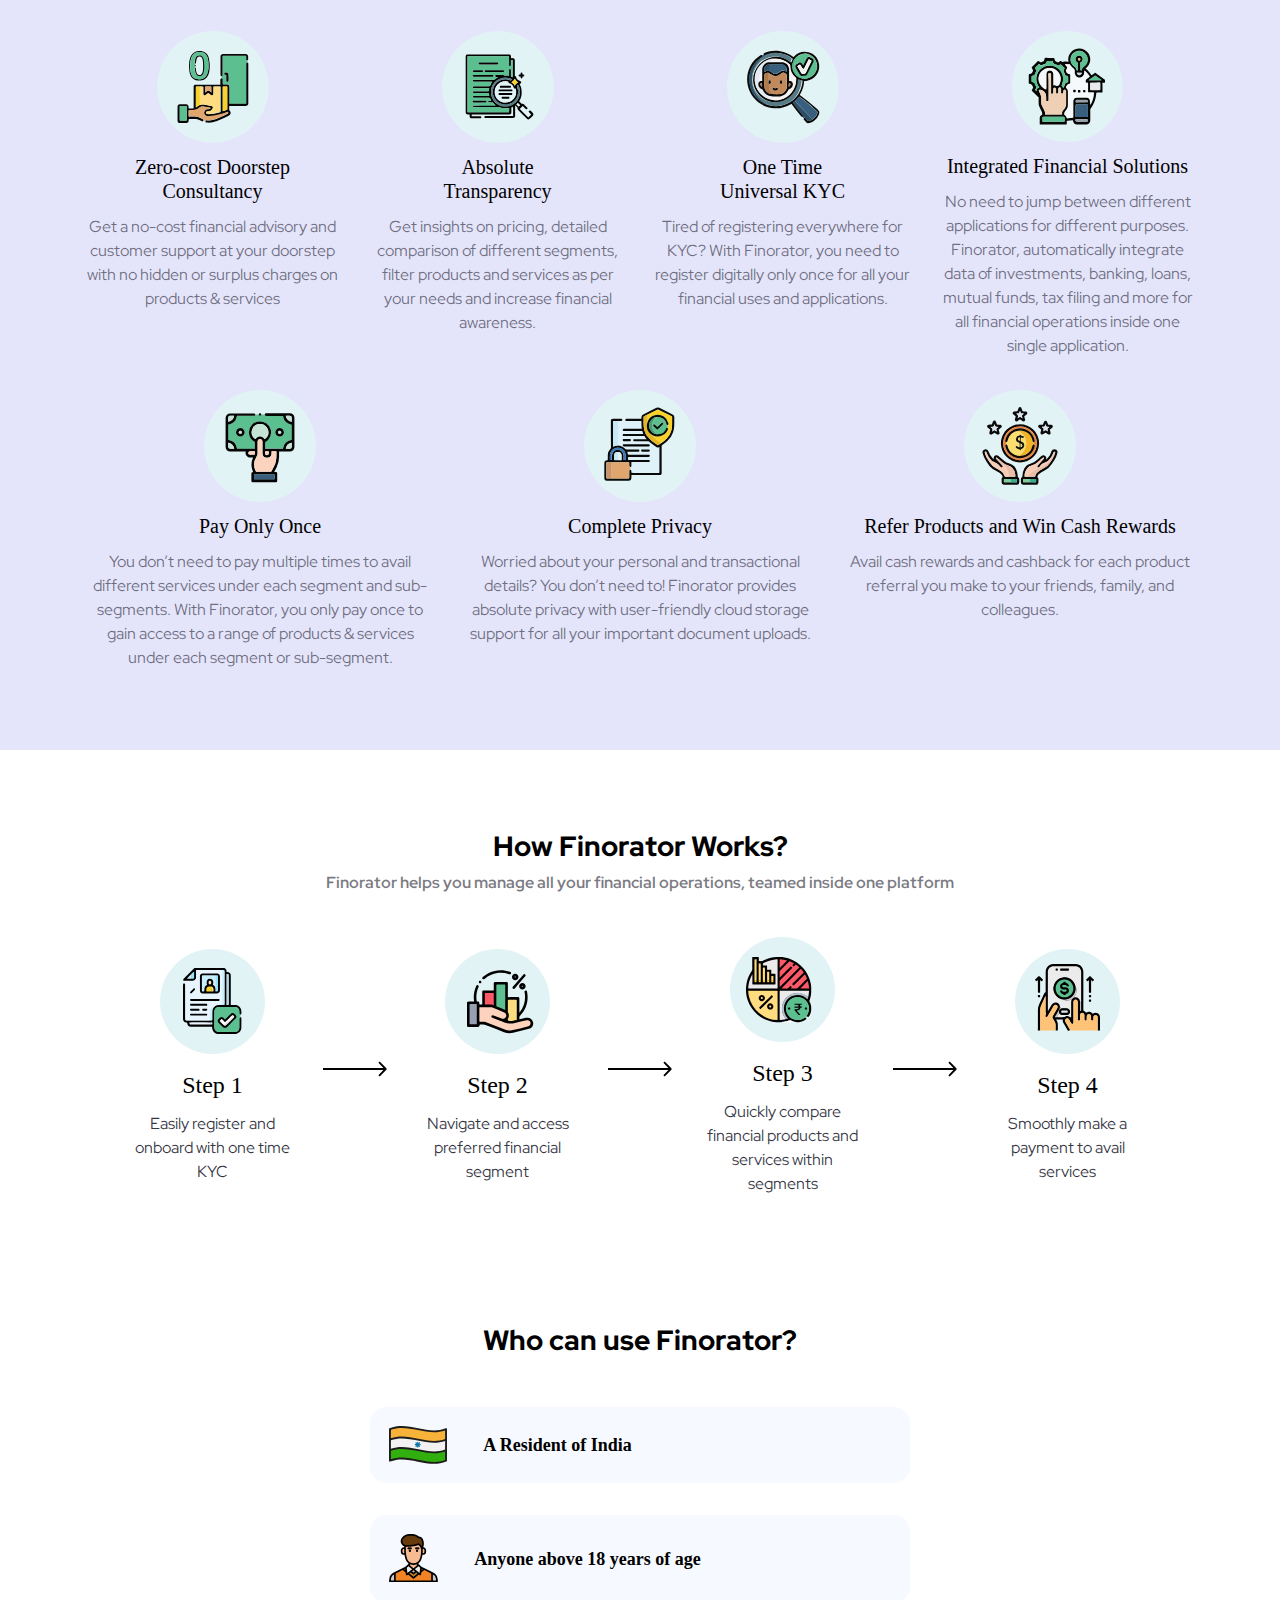
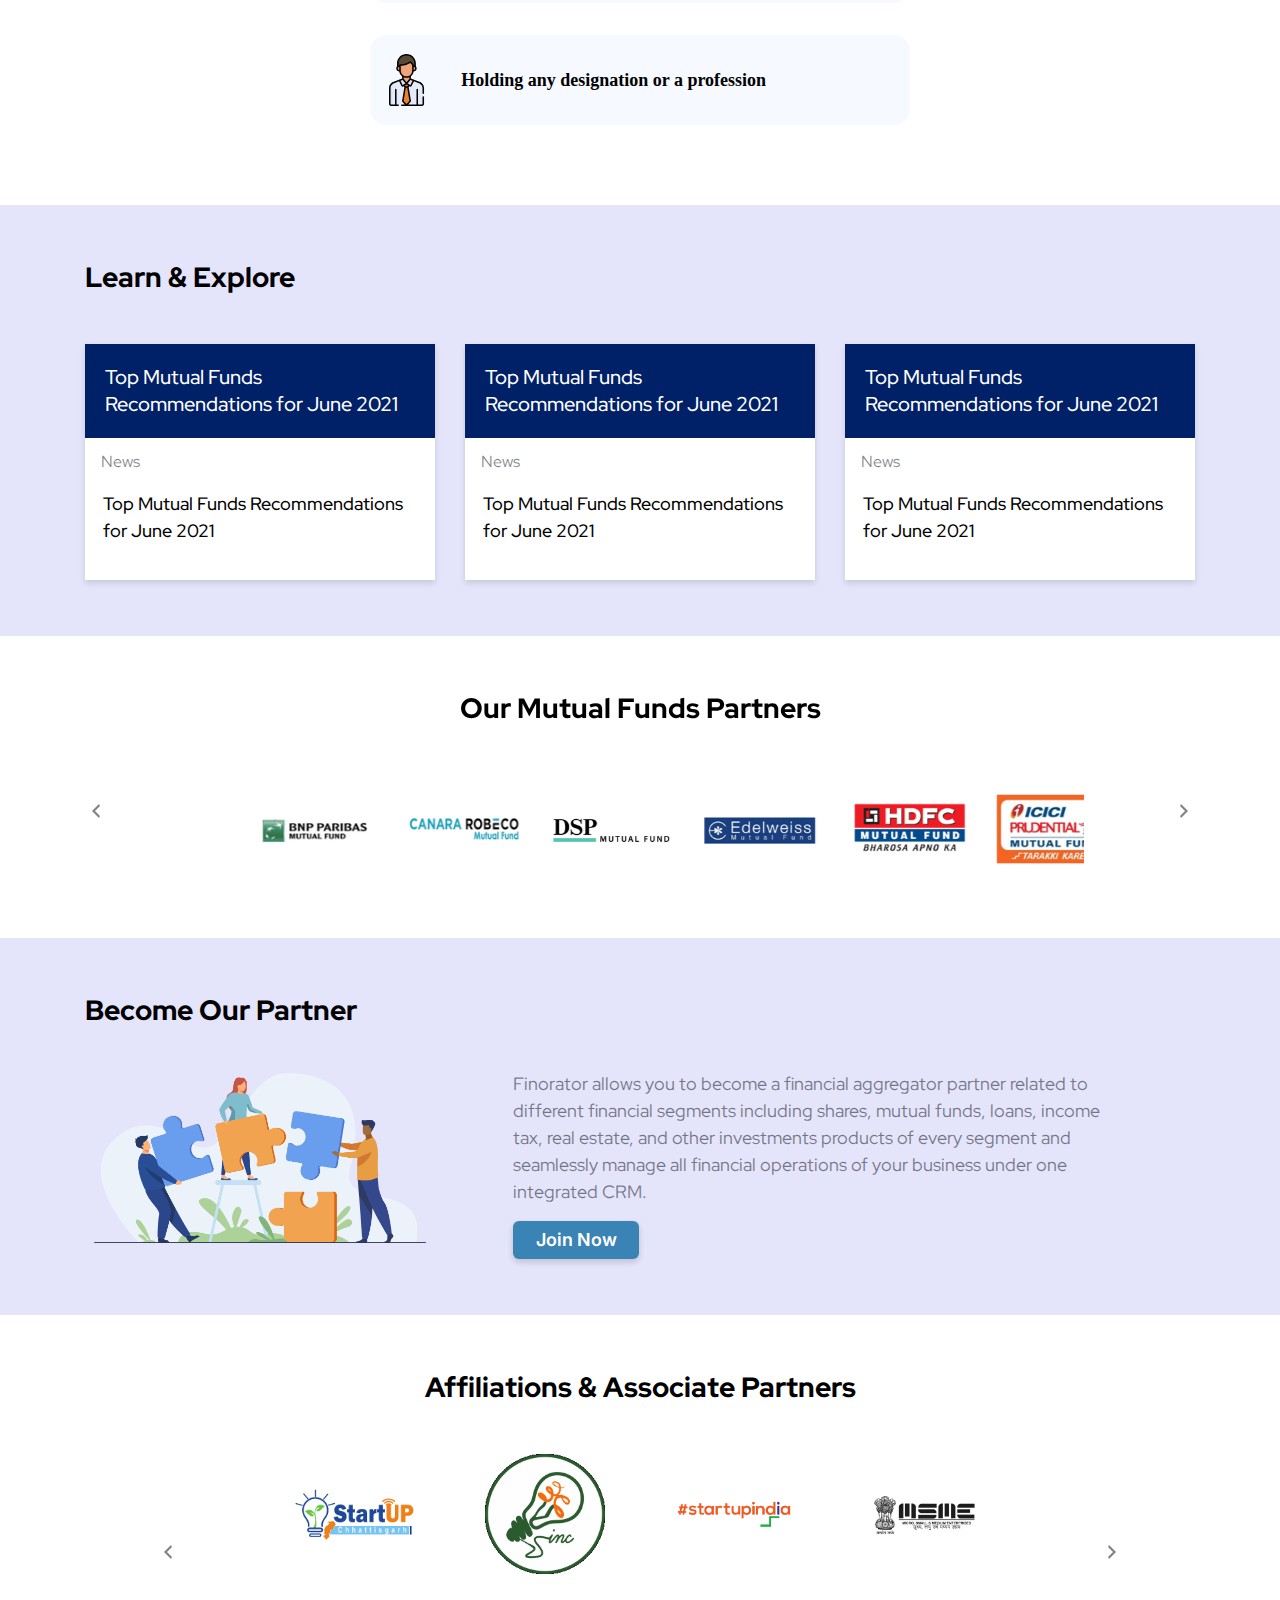
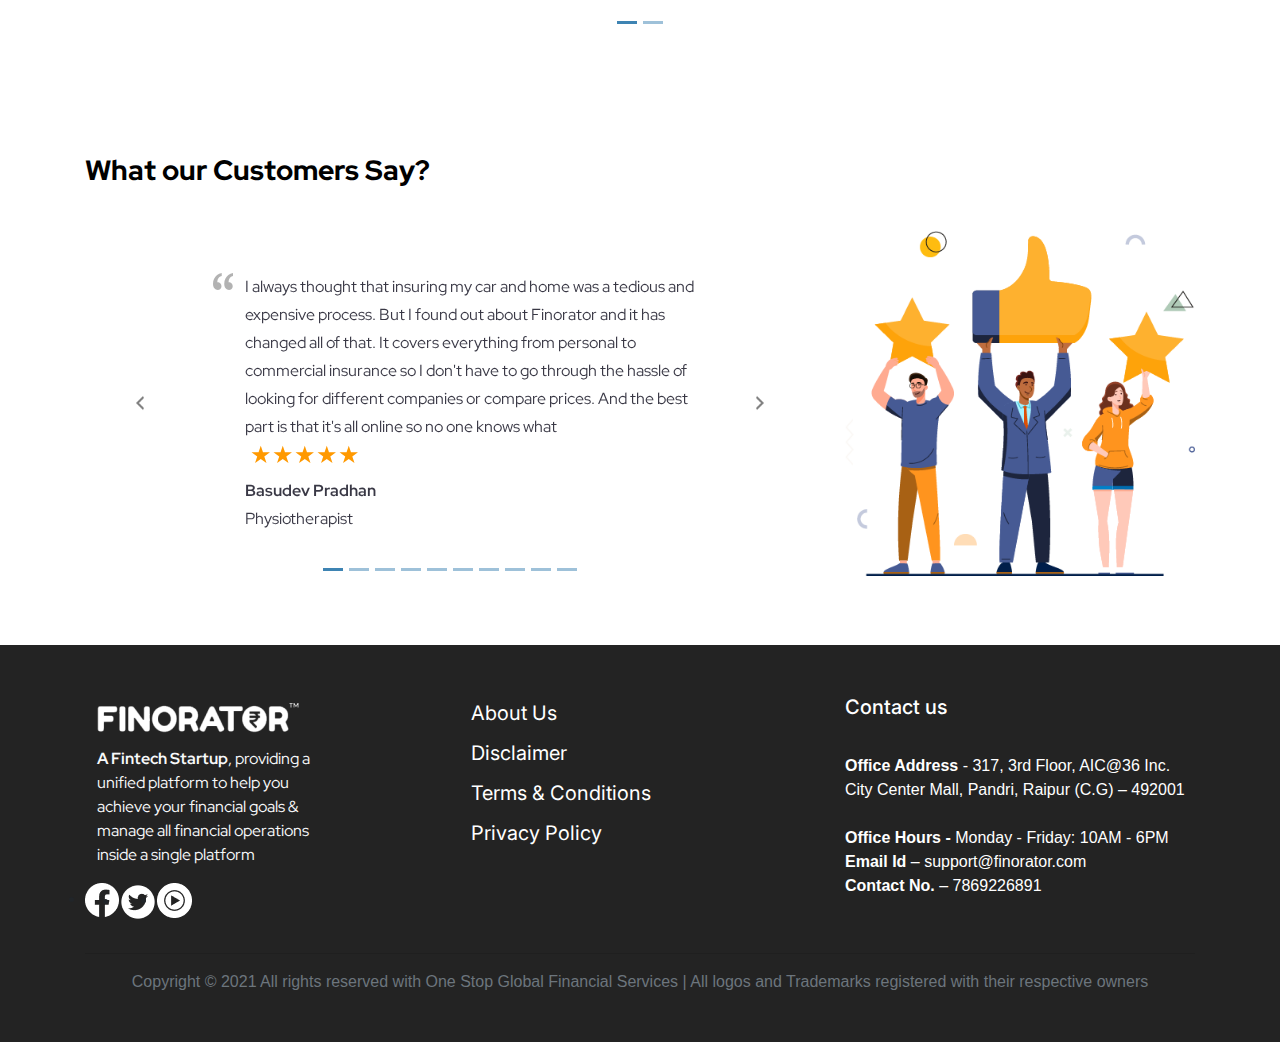
==== commit 4d78c0e6: "final" ====
--- a/index.html
+++ b/index.html
@@ -99,7 +99,7 @@
                         <div>
                             <h1 class="theme-h1 text-white">All financial Solutions<br><a class="typewrite" data-period="2000" data-type='[ "Under One Roof.", "with Single Click." ]' style="color: rgba(0, 0, 0, 0.5) !important;"></a></h1>
                             <p class="theme-p mb-4 text-light">Get access to all financial products and services of different segments in a single platform</p>
-                            <button class="theme-btn btn my-2 my-sm-0 theme-bg2">Learn More</button>
+                            <a class="theme-btn btn my-2 my-sm-0 theme-bg2" href="#features-main">Learn More</a>
                         </div>
                     </div>
                 </div>
@@ -184,11 +184,11 @@
                 </div>
             </div>
         </div>
-        <div class="section-body features">
+        <div class="section-body features" id="features-main">
             <div class="container">
                 <div class="theme-head text-center">
                     Why Choose Finorator?
-                    <div class="description text-center">Choosing Finorator helps you manage all personal financial decisions and operations seamlessly in one place
+                    <div class="description text-center font-weight-bold">Choosing Finorator helps you manage all personal financial decisions and operations seamlessly in one place
 </div>                     
                 </div>
                 <div class="row mb-5">
@@ -277,7 +277,7 @@
         <div class="section-body steps">
             <div class="container">
                 <div class="theme-head text-center">How Finorator Works?
-                    <div class="description text-center">Finorator helps you manage all your financial operations, teamed inside one platform
+                    <div class="description text-center font-weight-bold">Finorator helps you manage all your financial operations, teamed inside one platform
 </div>
                 </div>
                 <div class="row" style="align-items: center; justify-content: center;">
@@ -1042,7 +1042,8 @@
                         <p class="text-white text-left"><b>Office Address</b> -  317, 3rd Floor, AIC@36 Inc.
 City Center Mall, Pandri, Raipur (C.G) – 492001<br><br><b>Office Hours -</b>
 Monday - Friday: 10AM - 6PM<b>
-Email Id</b> – support@finorator.com</p>
+Email Id</b> – support@finorator.com<br><b>
+Contact No.</b> – 7869226891</p>
                     </div>
                 </div>
                 <hr>
--- a/main.css
+++ b/main.css
@@ -402,6 +402,7 @@
     padding: 0em;
     max-width: 90%;
     margin-bottom: 1em;
+    max-height: 150px;
 }
 
 .team-card h3 {
